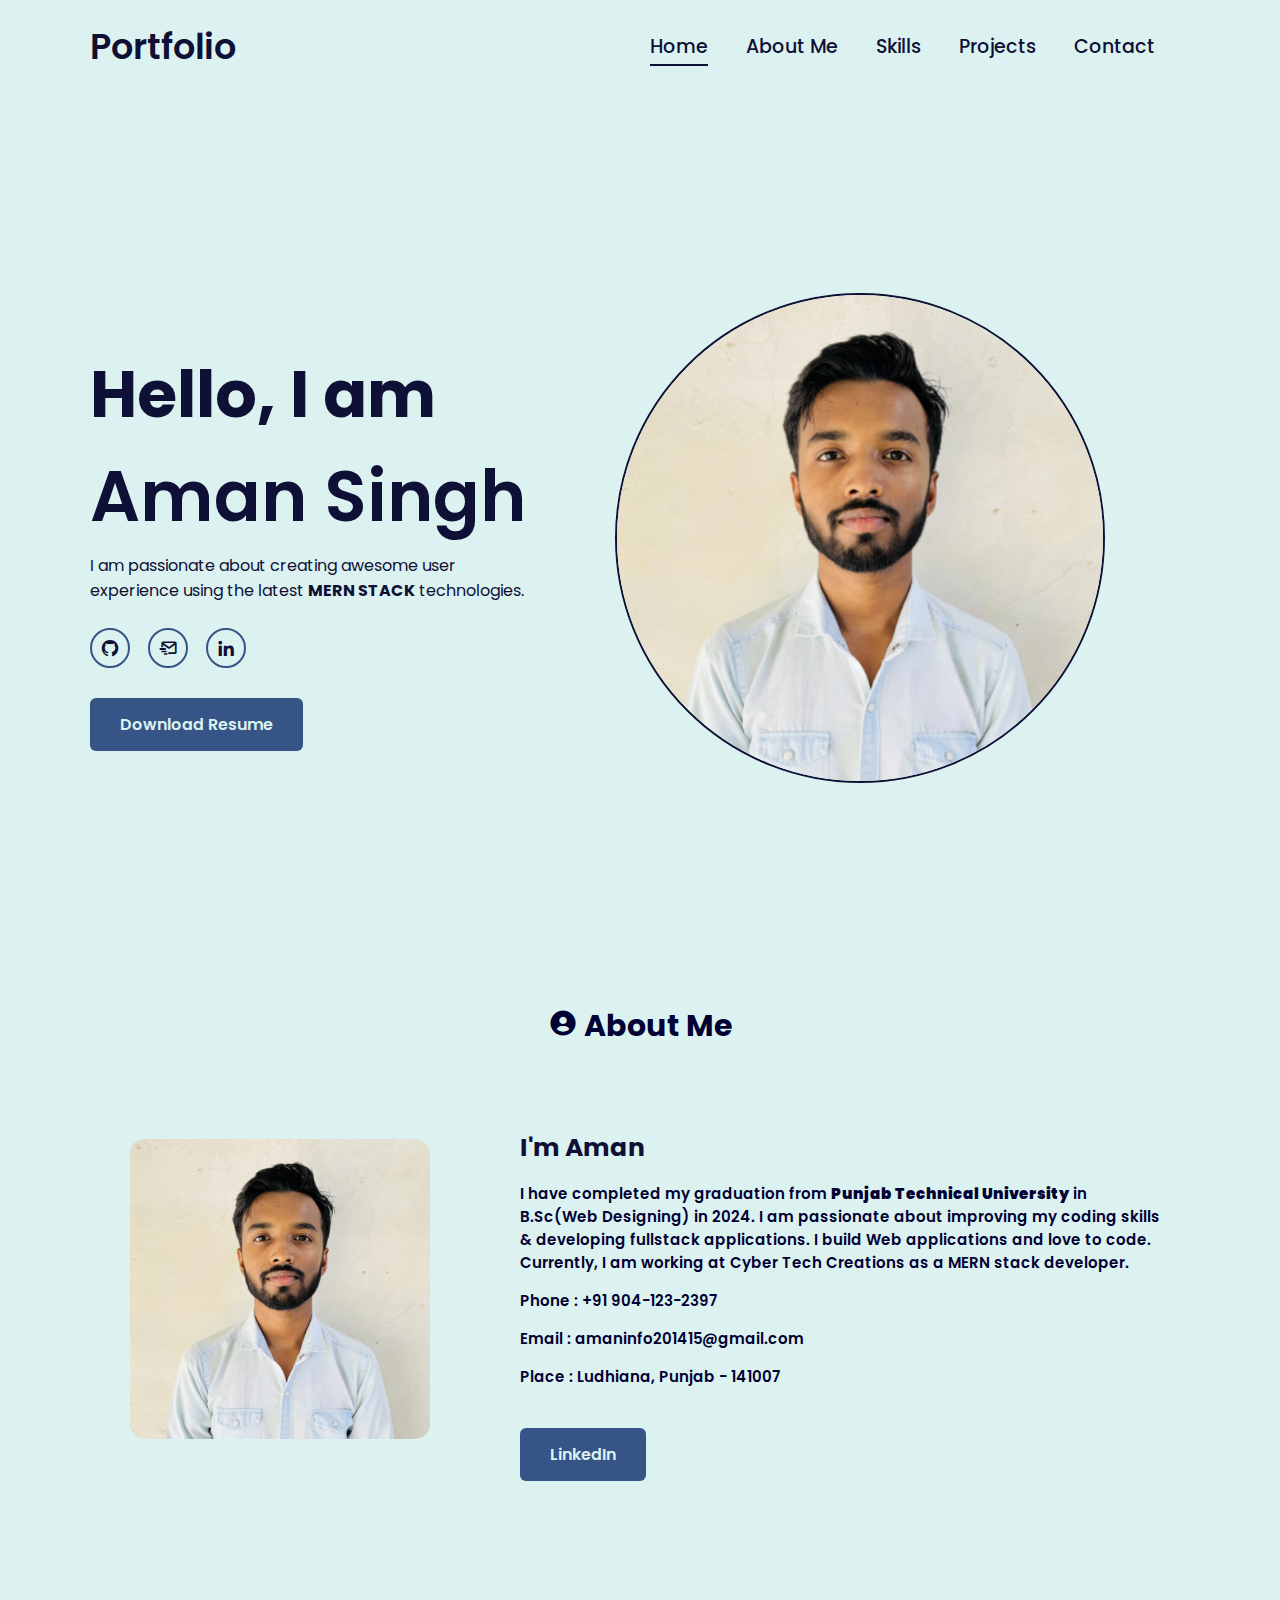
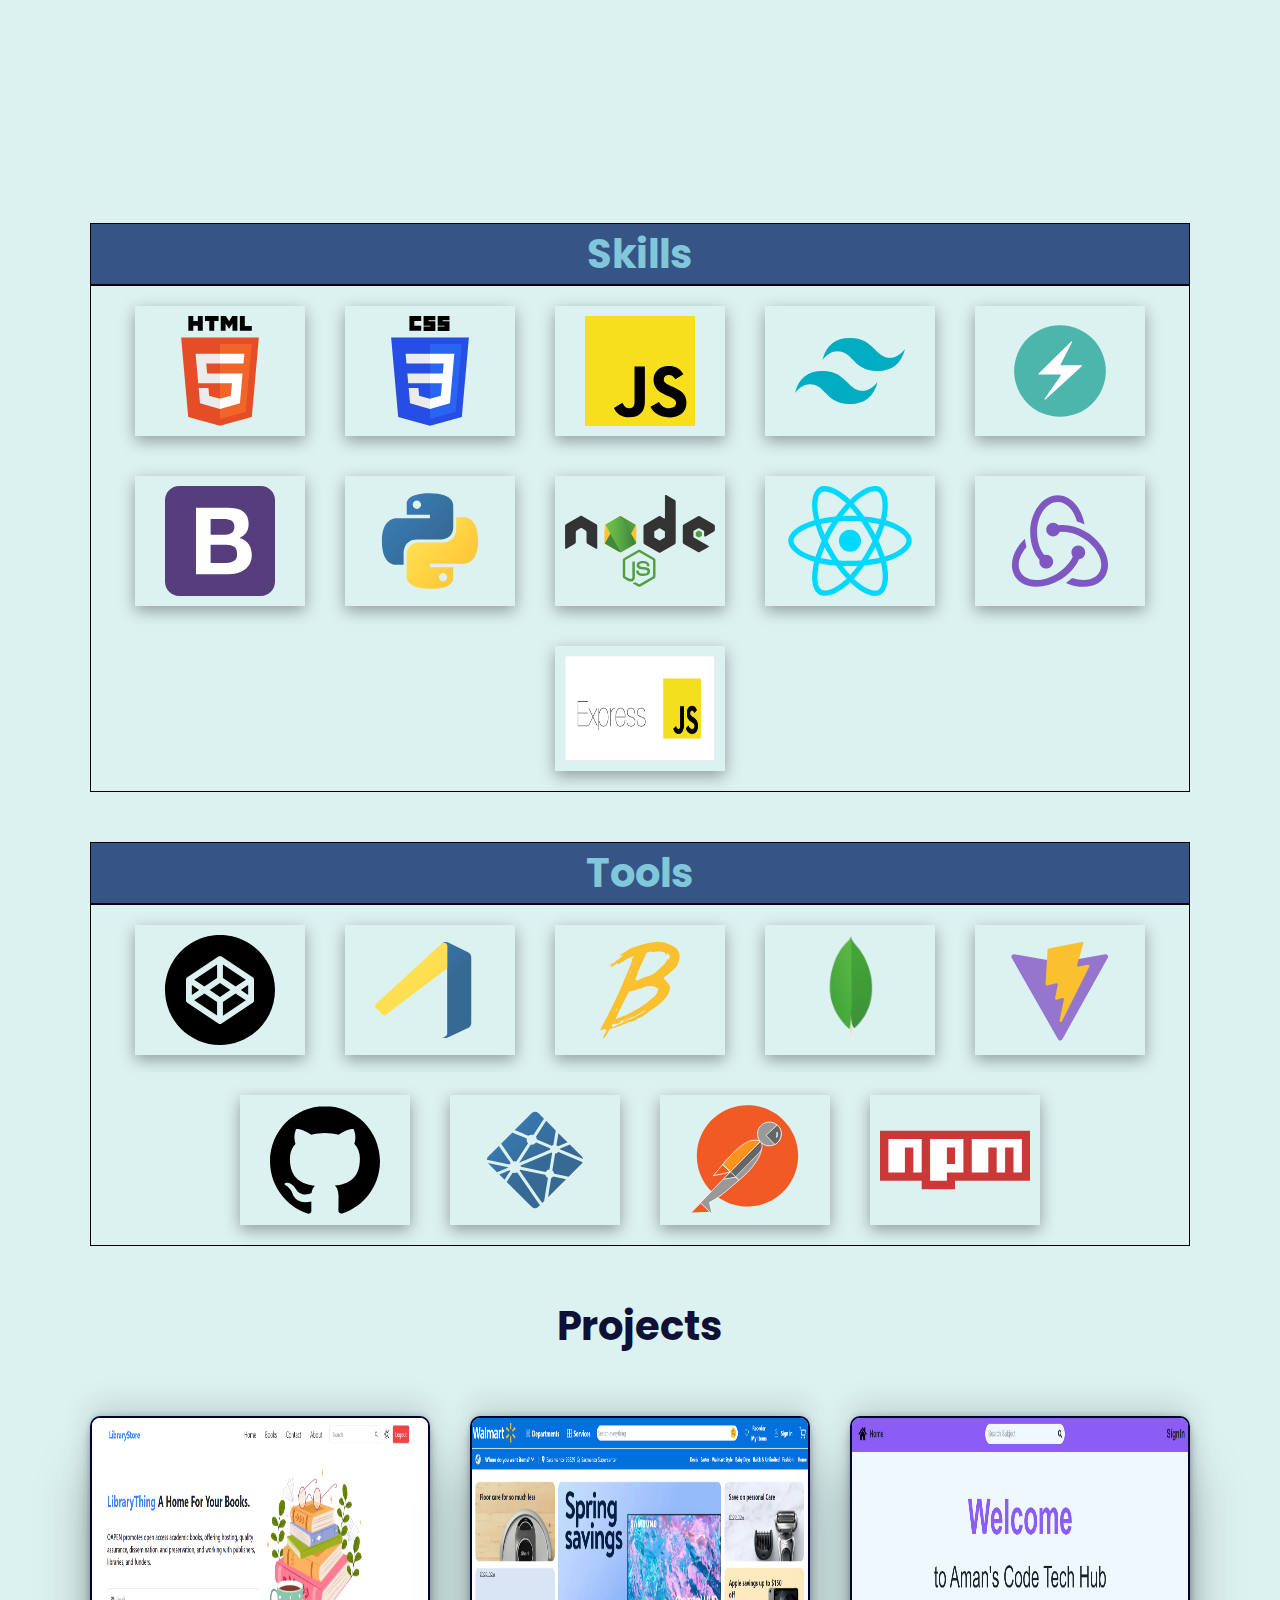
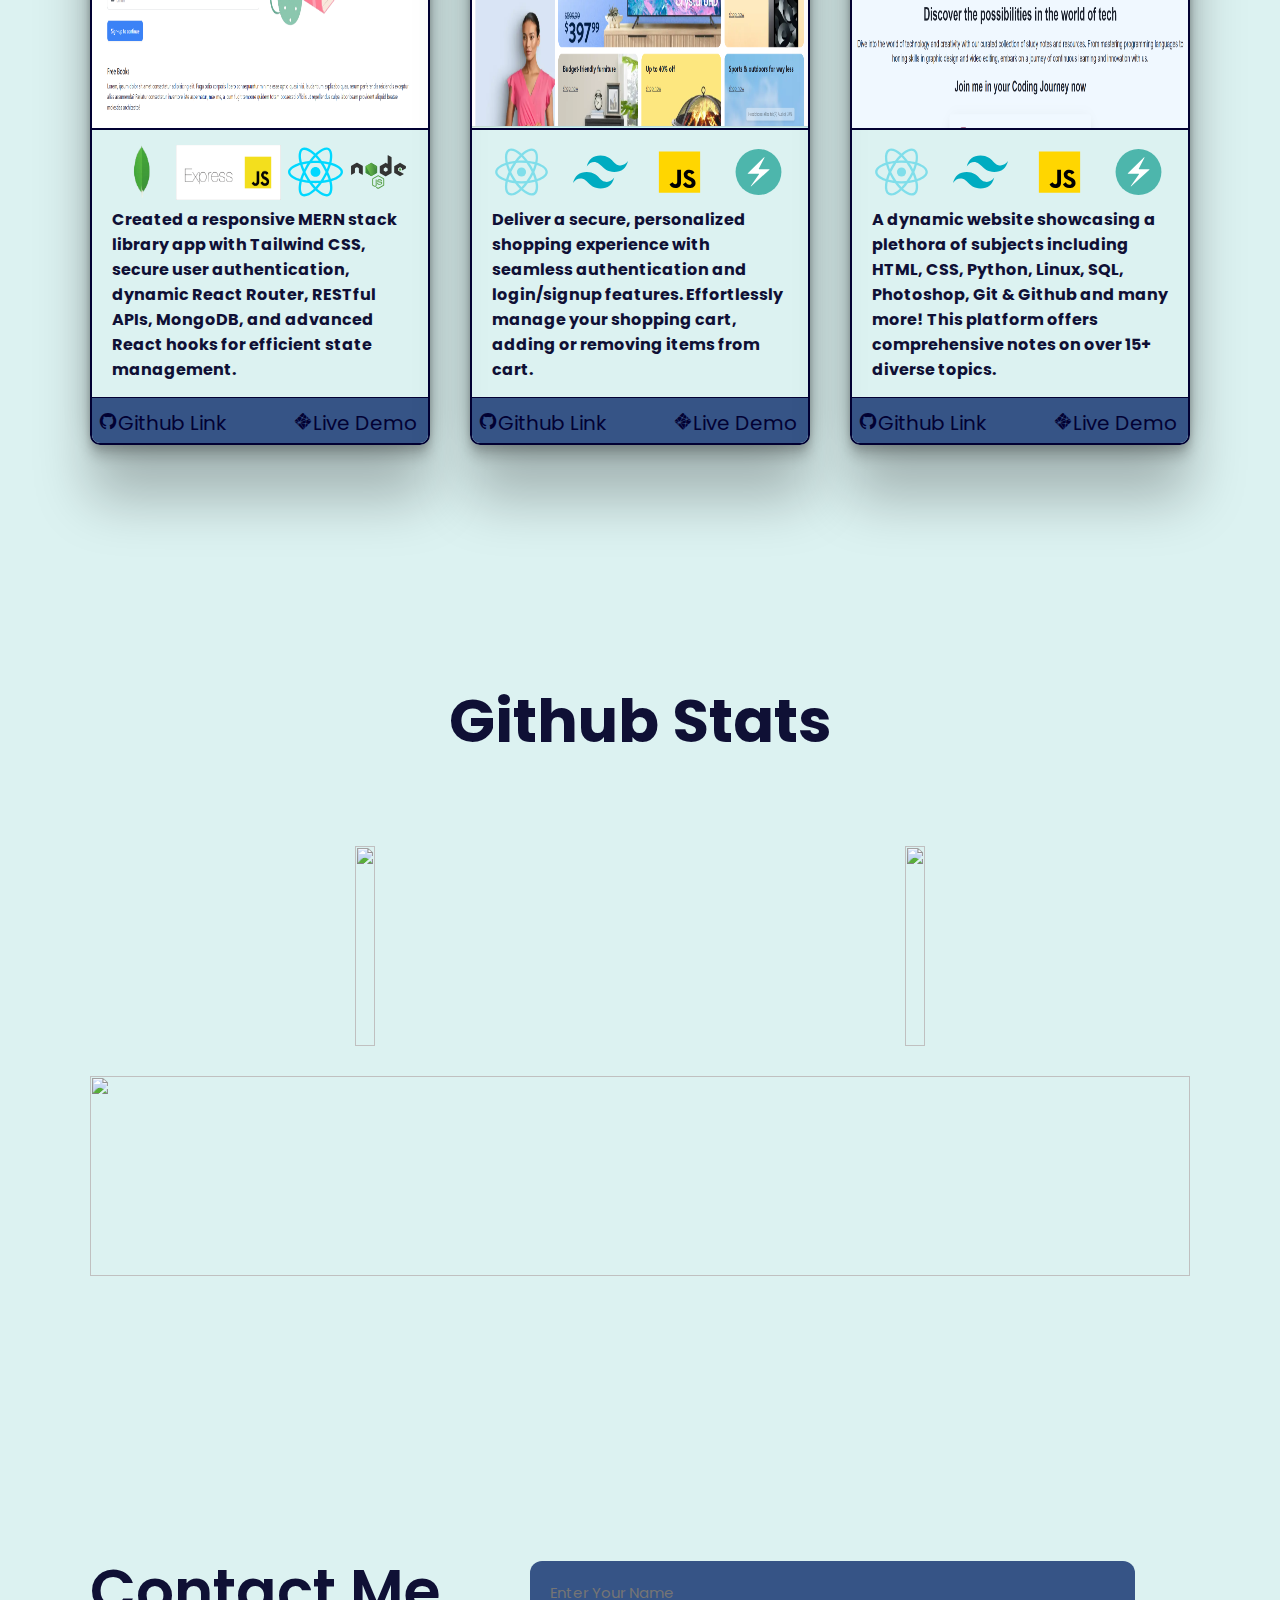
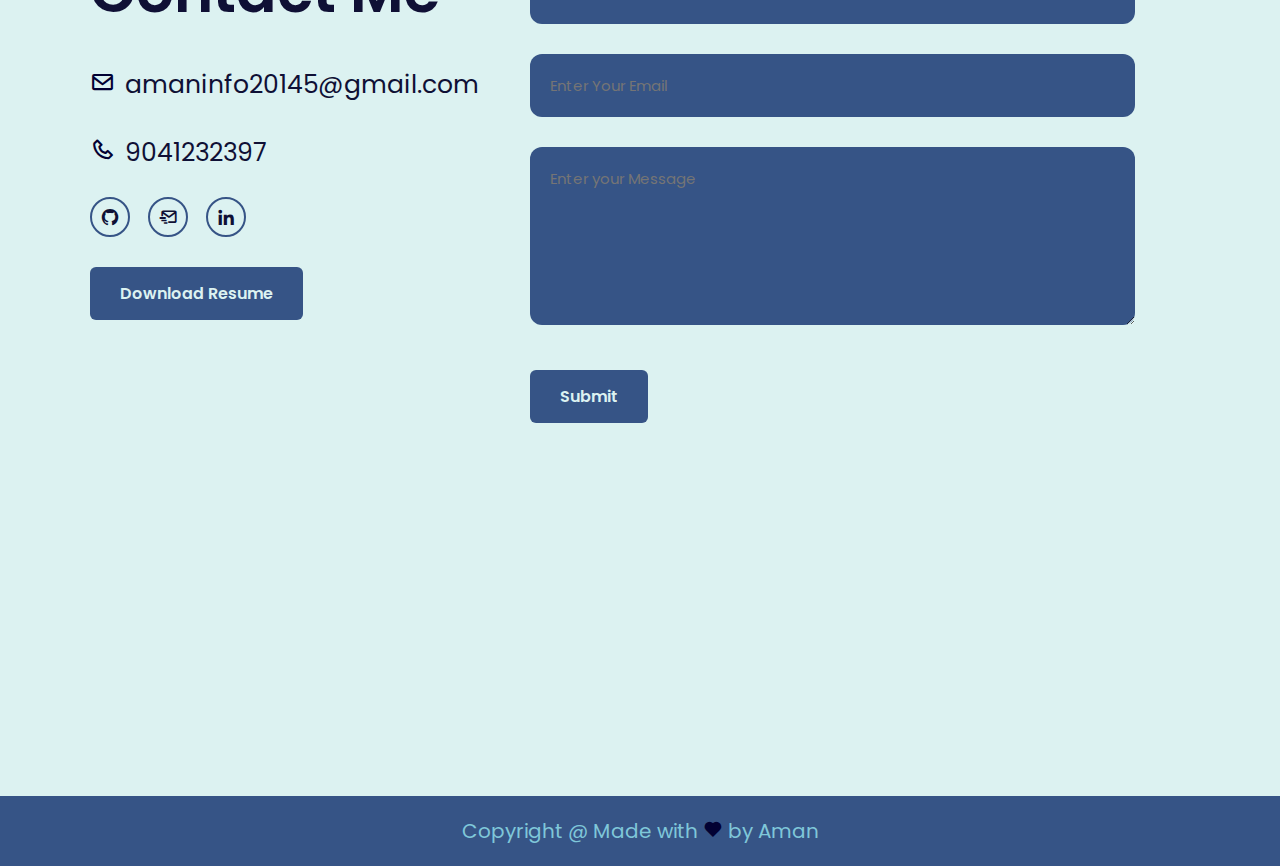
==== index.html @ 84b3fb36 "Portfolio updated" ====
<html lang="en">
<head>
  <meta charset="UTF-8" />
  <meta http-equiv="X-UA-Compatible" content="IE=edge" />
  <meta name="viewport" content="width=device-width, initial-scale=1.0" />
  <title>Aman || Portfolio</title>

  <link href="https://unpkg.com/boxicons@2.1.4/css/boxicons.min.css" rel="stylesheet" />

  <link rel="stylesheet" href="css/style.css" />
  <link rel="stylesheet" href="css/responsive.css" />
</head>

<body>
  <!-- header design -->
  <header class="header">
    <a href="#" class="logo">Portfolio</a>
    <nav class="navbar">
      <a href="#Home" class="active">Home</a>
      <a href="#about">About Me</a>
      <a href="#skillsAndTools">Skills</a>
      <a href="#project">Projects</a>
      <a href="#contact">Contact</a>
    </nav>

    <div class="bx bx-menu" id="menu-icon"></div>
  </header>
  <!-- home section design -->
  <section class="home" id="home">
    <div class="home-content">
      <h3>Hello, I am</h3>
      <h1>Aman Singh</h1>
      <p>I am passionate about creating awesome user experience using the latest <b>MERN STACK</b> technologies.
      </p>
      <div class="social-media">
        
        <a href="https://github.com/aman2282003" target="_blank"><i class="bx bxl-github"></i></a>
        <a href="mailto:amaninfo201415@gmail.com" target="_blank"><i class="bx bx-mail-send"></i></a>
        <a href="https://www.linkedin.com/in/amandeep-singh-50b655216/" target="_blank"><i
            class="bx bxl-linkedin"></i></a>
      </div>
      <a href="./resume/Aman_singh_resume.pdf" class="resumebtn" target="_blank">Download Resume</a>
    </div>
    <div class="pic">
      <img src="images/profile_pic.png" />
    </div>
  </section>

  <!-- about section design -->

  <section class="about" id="about">
    <h2 class="heading"><i class="bx bxs-user-circle"></i> About Me</h2>

    <div class="row">
      <div class="image">
        <img draggable="false" class="tilt" src="./images/profile_pic.png" alt="" />
      </div>
      <div class="content">
<h3>I'm Aman</h3>

<p>
  I have completed my graduation from <b>Punjab Technical University</b> in B.Sc(Web Designing)  in 2024.
  I am passionate about improving my coding skills & developing fullstack applications. 
  I build Web applications and love to code. 
  Currently, I am working at Cyber Tech Creations as a MERN stack developer.
</p>





        <div class="box-container">
          <div class="box">
            <p><span> Phone : </span> +91 904-123-2397</p>
            <p><span> Email : </span> amaninfo201415@gmail.com</p>
            <p><span> Place : </span> Ludhiana, Punjab - 141007</p>
          </div>
        </div>
        <div class="linkdinbtn">
          <a href="https://www.linkedin.com/in/amandeep-singh-50b655216/" target="_blank" class="btn">LinkedIn
          </a>
        </div>
      </div>
    </div>
  </section>

  <!-- skills section design -->
  <section id="skillsAndTools">
    <div class="skills">
      <h1>Skills</h1>
      <div class="s">
        <div>
          <svg height="361" preserveAspectRatio="xMidYMid" viewBox="0 0 256 361" width="256"
            xmlns="http://www.w3.org/2000/svg">
            <path
              d="m255.554813 70.7657143-23.241143 260.3597367-104.469802 28.962461-104.1821537-28.92167-23.21652749-260.4005277z"
              fill="#e44d26" />
            <path d="m128 337.950242 84.416703-23.403605 19.861099-222.4893183h-104.277802z" fill="#f16529" />
            <path
              d="m82.8202198 155.932132h45.1797802v-31.937407h-80.082989l.7644835 8.568264 7.8494945 88.009846h71.469011v-31.936703h-42.2610989z"
              fill="#ebebeb" />
            <path
              d="m90.0177582 236.54189h-32.0597802l4.4743736 50.145758 65.4206594 18.161231.146989-.040791v-33.227956l-.139956.037275-35.5685275-9.60422z"
              fill="#ebebeb" />
            <path
              d="m24.1807473 0h16.229978v16.0351648h14.8465934v-16.0351648h16.2306813v48.5584176h-16.229978v-16.2602198h-14.8465934v16.2602198h-16.2299781v-48.5584176z" />
            <path
              d="m92.8309451 16.1026813h-14.2881759v-16.1026813h44.8140658v16.1026813h-14.294505v32.4557363h-16.2306816v-32.4557363z" />
            <path
              d="m130.469275 0h16.923428l10.410198 17.061978 10.399648-17.061978h16.929759v48.5584176h-16.163165v-24.0682198l-11.166242 17.2652308h-.279209l-11.173978-17.2652308v24.0682198h-15.880439z" />
            <path d="m193.20967 0h16.234901v32.5077802h22.824088v16.0506374h-39.058989z" />
            <g fill="#fff">
              <path
                d="m127.889582 220.572835h39.326945l-3.707076 41.419956-35.619869 9.614066v33.22655l65.472704-18.145759.480351-5.395692 7.504879-84.079824.779253-8.576h-74.237187z" />
              <path
                d="m127.889582 155.854066v.078066h77.143209l.640704-7.17855 1.45512-16.190593.763781-8.568264h-80.002814z" />
            </g>
          </svg>
        </div>
        <div>
          <svg height="361" preserveAspectRatio="xMidYMid" viewBox="0 0 256 361" width="256"
            xmlns="http://www.w3.org/2000/svg">
            <path
              d="m127.843868 360.087912-104.1821537-28.92167-23.21652749-260.4005277h255.10962619l-23.241143 260.3597367z"
              fill="#264de4" />
            <path d="m212.416703 314.546637 19.861099-222.4893183h-104.277802v245.8929233z" fill="#2965f1" />
            <g fill="#ebebeb">
              <path d="m53.6685714 188.636132 2.8624176 31.936703h71.469011v-31.936703z" />
              <path d="m47.917011 123.994725 2.9032088 31.937407h77.1797802v-31.937407z" />
              <path
                d="m128 271.580132-.139956.037275-35.5685275-9.60422-2.2737583-25.471297h-32.0597802l4.4743736 50.145758 65.4206594 18.161231.146989-.040791z" />
            </g>
            <path d="m60.4835165 0h38.6813187v16.1758242h-22.5054945v16.1758242h22.5054945v16.1758241h-38.6813187z" />
            <path
              d="m106.901099 0h38.681319v14.0659341h-22.505495v2.8131868h22.505495v32.3516483h-38.681319v-14.7692307h22.505494v-2.8131869h-22.505494z" />
            <path
              d="m153.318681 0h38.681319v14.0659341h-22.505495v2.8131868h22.505495v32.3516483h-38.681319v-14.7692307h22.505495v-2.8131869h-22.505495z" />
            <path
              d="m202.126769 188.636132 5.765627-64.641407h-80.002814v31.937407h45.00255l-2.906022 32.704h-42.096528v31.936703h39.326945l-3.707076 41.419956-35.619869 9.614066v33.22655l65.472704-18.145759.480351-5.395692 7.504879-84.079824z"
              fill="#fff" />
          </svg>
        </div>
        <div>
          <svg height="256" preserveAspectRatio="xMidYMid" viewBox="0 0 256 256" width="256"
            xmlns="http://www.w3.org/2000/svg">
            <path d="m0 0h256v256h-256z" fill="#f7df1e" />
            <path
              d="m67.311746 213.932292 19.590908-11.856051c3.7794539 6.701105 7.2175746 12.370896 15.464432 12.370896 7.905117 0 12.88899-3.092318 12.88899-15.120254v-81.798096h24.057499v82.13821c0 24.917333-14.605816 36.258946-35.915175 36.258946-19.2451048 0-30.4164571-9.96734-36.0870603-21.995683" />
            <path
              d="m152.380952 211.354413 19.58847-11.341613c5.156572 8.421181 11.858489 14.607035 23.714946 14.607035 9.968153 0 16.324673-4.983873 16.324673-11.857676 0-8.248483-6.529625-11.170134-17.527873-15.980089l-6.012749-2.579505c-17.357206-7.387835-28.871111-16.667225-28.871111-36.257727 0-18.04353 13.7472-31.791543 35.228444-31.791543 15.294172 0 26.292013 5.327645 34.195911 19.247137l-18.731073 12.028343c-4.124444-7.388648-8.591034-10.309486-15.464431-10.309486-7.045689 0-11.513905 4.467809-11.513905 10.309486 0 7.217574 4.468216 10.139631 14.777702 14.607847l6.013968 2.577473c20.449524 8.764546 31.963428 17.699353 31.963428 37.804292 0 21.653537-17.012215 33.509588-39.86692 33.509588-22.339454 0-36.774603-10.653664-43.819073-24.573562" />
          </svg>
        </div>
        <div>
          <svg xmlns="http://www.w3.org/2000/svg"  viewBox="0 0 48 48" width="48px" height="48px"><path fill="#00acc1" d="M24,9.604c-6.4,0-10.4,3.199-12,9.597c2.4-3.199,5.2-4.398,8.4-3.599 c1.826,0.456,3.131,1.781,4.576,3.247C27.328,21.236,30.051,24,36,24c6.4,0,10.4-3.199,12-9.598c-2.4,3.199-5.2,4.399-8.4,3.6 c-1.825-0.456-3.13-1.781-4.575-3.247C32.672,12.367,29.948,9.604,24,9.604L24,9.604z M12,24c-6.4,0-10.4,3.199-12,9.598 c2.4-3.199,5.2-4.399,8.4-3.599c1.825,0.457,3.13,1.781,4.575,3.246c2.353,2.388,5.077,5.152,11.025,5.152 c6.4,0,10.4-3.199,12-9.598c-2.4,3.199-5.2,4.399-8.4,3.599c-1.826-0.456-3.131-1.781-4.576-3.246C20.672,26.764,17.949,24,12,24 L12,24z"/></svg>
        </div>
        <div>
          <svg xmlns="http://www.w3.org/2000/svg"  viewBox="0 0 48 48" width="48px" height="48px"><circle cx="24" cy="24" r="20" fill="#4db6ac"/><path fill="#fff" d="M33.357,21.5h-8.882c-0.187,0-0.308-0.198-0.222-0.365l5.03-9.745	c0.13-0.253-0.195-0.492-0.398-0.293l-14.2,13.974c-0.159,0.157-0.048,0.428,0.175,0.428H24.2c0.202,0,0.32,0.227,0.205,0.393	l-7.126,10.265c-0.17,0.245,0.154,0.528,0.374,0.327l15.873-14.55C33.694,21.78,33.585,21.5,33.357,21.5z"/></svg>
        </div>
        <div>
          <svg height="256" preserveAspectRatio="xMidYMid" viewBox="0 0 256 256" width="256" xmlns="http://www.w3.org/2000/svg"><path d="m0 222.991225c0 18.232249 14.7785318 33.008775 33.0087747 33.008775h189.9824503c18.232249 0 33.008775-14.778532 33.008775-33.008775v-189.9824503c0-18.2322484-14.778532-33.0087747-33.008775-33.0087747h-189.9824503c-18.2322484 0-33.0087747 14.7785318-33.0087747 33.0087747z" fill="#563d7c"/><path d="m106.157563 113.238095v-36.2535012h31.911765c3.039231 0 5.969874.2532655 8.792017.759804 2.822143.5065384 5.318616 1.4110579 7.489495 2.7135854 2.17088 1.3025275 3.907557 3.1115664 5.210084 5.4271709 1.302528 2.3156044 1.953782 5.2824282 1.953782 8.9005602 0 6.5126377-1.953762 11.2161387-5.861345 14.1106447-3.907582 2.894505-8.900529 4.341736-14.978991 4.341736zm-34.082633-62.738095v155h75.112045c6.946813 0 13.712619-.868339 20.297619-2.605042s12.446286-4.414081 17.584033-8.032213c5.137748-3.618132 9.226176-8.285452 12.265407-14.002101 3.03923-5.716648 4.558823-12.482454 4.558823-20.297619 0-9.696594-2.35175-17.981992-7.055322-24.856442-4.703572-6.874451-11.831185-11.686495-21.383053-14.436275 6.946813-3.328681 12.193026-7.598013 15.738795-12.808123 3.54577-5.21011 5.318628-11.7226501 5.318628-19.5378153 0-7.236264-1.193966-13.3146345-3.581933-18.2352941-2.387967-4.9206595-5.752779-8.8643642-10.094538-11.8312325-4.341758-2.9668682-9.55179-5.1015341-15.630252-6.4040616s-12.808086-1.9537815-20.189076-1.9537815zm34.082633 128.515406v-42.549019h37.121849c7.380989 0 13.314637 1.700496 17.80112 5.10154 4.486484 3.401044 6.729692 9.081426 6.729692 17.041317 0 4.052308-.687435 7.380939-2.062325 9.985994s-3.22011 4.667359-5.535714 6.186975c-2.315605 1.519615-4.992982 2.605039-8.032213 3.256302-3.039231.651264-6.223139.976891-9.551821.976891z" fill="#fff"/></svg>
        </div>
        <div>
          <svg viewBox="0 0 32 32" xmlns="http://www.w3.org/2000/svg" xmlns:xlink="http://www.w3.org/1999/xlink">
            <linearGradient id="a" gradientTransform="matrix(189.38 0 0 189.81 25243.061 38519.17)"
              gradientUnits="userSpaceOnUse" x1="-133.268" x2="-133.198" y1="-202.91" y2="-202.84">
              <stop offset="0" stop-color="#387eb8" />
              <stop offset="1" stop-color="#366994" />
            </linearGradient>
            <linearGradient id="b" gradientTransform="matrix(189.38 0 0 189.81 25309.061 38583.42)"
              gradientUnits="userSpaceOnUse" x1="-133.575" x2="-133.495" y1="-203.203" y2="-203.133">
              <stop offset="0" stop-color="#ffe052" />
              <stop offset="1" stop-color="#ffc331" />
            </linearGradient>
            <path
              d="m15.885 2.1c-7.1 0-6.651 3.07-6.651 3.07v3.19h6.752v1h-9.441s-4.545-.56-4.545 6.645 4.013 6.912 4.013 6.912h2.317v-3.361s-.13-4.013 3.9-4.013h6.762s3.772.06 3.772-3.652v-6.091s.572-3.712-6.842-3.712zm-3.732 2.137a1.214 1.214 0 1 1 -1.183 1.244v-.02a1.214 1.214 0 0 1 1.214-1.214z"
              fill="url(#a)" />
            <path
              d="m16.085 29.91c7.1 0 6.651-3.08 6.651-3.08v-3.18h-6.751v-1h9.47s4.545.508 4.545-6.655-4.013-6.912-4.013-6.912h-2.347v3.317s.13 4.013-3.9 4.013h-6.765s-3.775-.057-3.775 3.655v6.132s-.572 3.712 6.842 3.712h.04zm3.732-2.147a1.214 1.214 0 1 1 1.183-1.244v.03a1.214 1.214 0 0 1 -1.214 1.214h.03z"
              fill="url(#b)" />
          </svg>
        </div>
        <div>
          <svg height="314" preserveAspectRatio="xMidYMid" viewBox="0 0 512 314" width="512"
            xmlns="http://www.w3.org/2000/svg" xmlns:xlink="http://www.w3.org/1999/xlink">
            <defs>
              <linearGradient id="a">
                <stop offset="0" stop-color="#41873f" />
                <stop offset=".3288" stop-color="#418b3d" />
                <stop offset=".6352" stop-color="#419637" />
                <stop offset=".9319" stop-color="#3fa92d" />
                <stop offset="1" stop-color="#3fae2a" />
              </linearGradient>
              <linearGradient id="b" x1="68.188441%" x2="27.822694%" xlink:href="#a" y1="17.486831%" y2="89.755142%" />
              <path id="c"
                d="m57.903386 1.84920993c-1.8492099-1.04018058-4.0451467-1.04018058-5.8943567 0l-48.6573363 28.08487587c-1.84920993 1.0401806-2.88939052 3.0049661-2.88939052 5.0853273v56.2853273c0 2.0803612 1.15575621 4.0451467 2.88939052 5.0853273l48.6573363 28.0848763c1.84921 1.04018 4.0451468 1.04018 5.8943567 0l48.657336-28.0848763c1.84921-1.0401806 2.889391-3.0049661 2.889391-5.0853273v-56.2853273c0-2.0803612-1.155756-4.0451467-2.889391-5.0853273z" />
              <linearGradient id="d" x1="43.276547%" x2="159.245277%" y1="55.168777%" y2="-18.306138%">
                <stop offset=".1376" stop-color="#41873f" />
                <stop offset=".4032" stop-color="#54a044" />
                <stop offset=".7136" stop-color="#66b848" />
                <stop offset=".9081" stop-color="#6cc04a" />
              </linearGradient>
              <linearGradient id="e">
                <stop offset=".09191646" stop-color="#6cc04a" />
                <stop offset=".2864" stop-color="#66b848" />
                <stop offset=".5968" stop-color="#54a044" />
                <stop offset=".8624" stop-color="#41873f" />
              </linearGradient>
              <linearGradient id="f" x1="-4413.77%" x2="5327.93%" xlink:href="#e" y1="13.43%" y2="13.43%" />
              <linearGradient id="g" x1="-4.388804%" x2="101.499239%" xlink:href="#e" y1="49.997207%" y2="49.997207%" />
              <linearGradient id="h" x1="-9713.77%" x2="27.93%" xlink:href="#e" y1="36.21%" y2="36.21%" />
              <linearGradient id="i" x1="-103.860714%" x2="100.796849%" xlink:href="#e" y1="50.275421%"
                y2="50.275421%" />
              <linearGradient id="j" x1="130.613025%" x2="4.393277%" xlink:href="#a" y1="-211.06936%"
                y2="201.605387%" />
              <mask id="k" fill="#fff">
                <use fill="#fff" xlink:href="#c" />
              </mask>
            </defs>
            <g fill="none">
              <path
                d="m253.110609 313.094357c-1.733634 0-3.351693-.462303-4.854176-1.271332l-15.371557-9.130474c-2.311513-1.271332-1.155756-1.733635-.462303-1.964786 3.120542-1.04018 3.69842-1.271332 6.934538-3.120542.346726-.231151.809029-.115575 1.155756.115576l11.788713 7.050113c.462303.231151 1.040181.231151 1.386908 0l46.114672-26.697968c.462303-.231152.693454-.693454.693454-1.271332v-53.280361c0-.577879-.231151-1.040181-.693454-1.271332l-46.114672-26.582393c-.462303-.231151-1.040181-.231151-1.386908 0l-46.114673 26.582393c-.462302.231151-.693453.809029-.693453 1.271332v53.280361c0 .462302.231151 1.04018.693453 1.271332l12.597743 7.281264c6.818962 3.467268 11.09526-.577878 11.09526-4.623025v-52.586908c0-.693453.577878-1.386907 1.386907-1.386907h5.894357c.693454 0 1.386907.577878 1.386907 1.386907v52.586908c0 9.130474-4.969751 14.446952-13.637923 14.446952-2.658239 0-4.7386 0-10.632957-2.88939l-12.13544-6.934537c-3.004966-1.733635-4.854176-4.969752-4.854176-8.437021v-53.280361c0-3.467268 1.84921-6.703386 4.854176-8.43702l46.114672-26.697969c2.889391-1.618058 6.818962-1.618058 9.708353 0l46.114672 26.697969c3.004966 1.733634 4.854176 4.969752 4.854176 8.43702v53.280361c0 3.467269-1.84921 6.703386-4.854176 8.437021l-46.114672 26.697968c-1.502484.693454-3.236118 1.040181-4.854177 1.040181zm14.215802-36.637472c-20.225734 0-24.386456-9.24605-24.386456-17.105192 0-.693454.577878-1.386907 1.386907-1.386907h6.009933c.693453 0 1.271331.462302 1.271331 1.155756.924605 6.125508 3.582845 9.130474 15.83386 9.130474 9.708353 0 13.869075-2.195937 13.869075-7.39684 0-3.004966-1.155756-5.200903-16.296163-6.703386-12.597742-1.271332-20.456884-4.045147-20.456884-14.100226 0-9.361625 7.859142-14.909255 21.034763-14.909255 14.793679 0 22.074943 5.085328 22.999548 16.180587 0 .346727-.115576.693454-.346727 1.040181-.231151.231151-.577878.462302-.924605.462302h-6.009932c-.577878 0-1.155756-.462302-1.271332-1.04018-1.386907-6.356659-4.969752-8.437021-14.446952-8.437021-10.632958 0-11.904289 3.69842-11.904289 6.472235 0 3.351693 1.502483 4.391874 15.83386 6.241084 14.215801 1.84921 20.919187 4.507449 20.919187 14.446952-.115576 10.170655-8.43702 15.949436-23.115124 15.949436z"
                fill="#539e43" />
              <path
                d="m110.027991 104.711512c0-2.080361-1.155756-4.045146-3.004966-5.0853269l-49.0040634-28.2004515c-.8090293-.4623024-1.7336343-.6934537-2.6582393-.8090293h-.4623024c-.924605 0-1.84921.3467269-2.6582393.8090293l-49.00406322 28.2004515c-1.84920993 1.0401809-3.00496614 3.0049659-3.00496614 5.0853269l.11557562 75.817608c0 1.04018.57787811 2.080361 1.50248307 2.542663.92460497.577878 2.08036118.577878 2.88939052 0l29.12505645-16.642889c1.8492099-1.040181 3.0049661-3.004966 3.0049661-5.085327v-35.481716c0-2.080361 1.1557562-4.045147 3.0049662-5.085327l12.3665914-7.165689c.924605-.577878 1.9647855-.809029 3.0049661-.809029s2.0803612.231151 2.8893905.809029l12.3665915 7.165689c1.8492099 1.04018 3.0049661 3.004966 3.0049661 5.085327v35.481716c0 2.080361 1.1557562 4.045146 3.0049661 5.085327l29.1250561 16.642889c.924605.577878 2.080362.577878 3.004967 0 .924604-.462302 1.502483-1.502483 1.502483-2.542663z"
                fill="#333" />
              <path
                d="m345.571106.34672686c-.924605-.46230248-2.080361-.46230248-2.88939 0-.924605.57787811-1.502483 1.50248307-1.502483 2.54266366v75.12415348c0 .6934537-.346727 1.3869075-1.040181 1.84921-.693454.3467268-1.386908.3467268-2.080361 0l-12.251016-7.0501129c-1.84921-1.0401806-4.045147-1.0401806-5.894357 0l-49.004063 28.3160269c-1.84921 1.040181-3.004966 3.004966-3.004966 5.085327v56.516479c0 2.080361 1.155756 4.045147 3.004966 5.085327l49.004063 28.316027c1.84921 1.040181 4.045147 1.040181 5.894357 0l49.004063-28.316027c1.84921-1.04018 3.004966-3.004966 3.004966-5.085327v-140.8866817c0-2.1959368-1.155756-4.1607223-3.004966-5.2009029zm-4.507449 143.77607214c0 .577878-.231151 1.040181-.693454 1.271332l-16.758465 9.708352c-.462302.231151-1.04018.231151-1.502483 0l-16.758465-9.708352c-.462302-.231151-.693454-.809029-.693454-1.271332v-19.416704c0-.577878.231152-1.040181.693454-1.271332l16.758465-9.708352c.462303-.231151 1.040181-.231151 1.502483 0l16.758465 9.708352c.462303.231151.693454.809029.693454 1.271332z"
                fill="#333" />
              <g transform="translate(401.047404 70.501129)">
                <path
                  d="m107.600903 53.7426637c1.84921-1.0401806 2.88939-3.0049662 2.88939-5.0853274v-13.7534988c0-2.0803612-1.155756-4.0451468-2.88939-5.0853273l-48.6573364-28.20045151c-1.8492099-1.04018059-4.0451467-1.04018059-5.8943567 0l-49.00406317 28.31602711c-1.84920994 1.0401806-3.00496614 3.0049661-3.00496614 5.0853273v56.5164785c0 2.0803612 1.1557562 4.0451468 3.00496614 5.0853274l48.65733637 27.738149c1.8492099 1.040181 4.0451467 1.040181 5.778781 0l29.4717833-16.411738c.924605-.462303 1.5024831-1.502483 1.5024831-2.542664 0-1.04018-.5778781-2.080361-1.5024831-2.542664l-49.2352144-28.3160266c-.924605-.5778781-1.5024831-1.5024831-1.5024831-2.5426637v-17.6830699c0-1.0401806.5778781-2.0803612 1.5024831-2.5426637l15.3715575-8.7837472c.924605-.5778781 2.0803612-.5778781 3.0049662 0l15.3715575 8.7837472c.924605.5778781 1.5024831 1.5024831 1.5024831 2.5426637v13.8690745c0 1.0401805.5778781 2.0803611 1.5024831 2.5426636.9246049.5778781 2.0803611.5778781 3.0049661 0z"
                  fill="#333" />
                <path
                  d="m55.2451467 51.0844244c.3467269-.2311513.8090294-.2311513 1.1557562 0l9.3616253 5.4320542c.3467269.2311512.5778781.5778781.5778781 1.0401805v10.8641084c0 .4623025-.2311512.8090293-.5778781 1.0401806l-9.3616253 5.4320542c-.3467268.2311512-.8090293.2311512-1.1557562 0l-9.3616253-5.4320542c-.3467268-.2311513-.5778781-.5778781-.5778781-1.0401806v-10.8641084c0-.4623024.2311513-.8090293.5778781-1.0401805z"
                  fill="#539e43" />
              </g>
              <g transform="translate(134.06772 70.501129)">
                <use fill="url(#b)" xlink:href="#c" />
                <g mask="url(#k)">
                  <path
                    d="m51.8934537 1.84920993-48.77291194 28.08487587c-1.84920993 1.0401806-3.12054176 3.0049661-3.12054176 5.0853273v56.2853273c0 1.3869075.5778781 2.6582393 1.50248307 3.6984199l54.78284423-93.84740409c-1.3869074-.23115124-3.0049661-.11557562-4.3918736.69345372z" />
                  <path
                    d="m56.6320542 125.052822c.4623025-.115576.9246049-.346727 1.3869074-.577878l48.7729124-28.0848763c1.84921-1.0401806 3.004966-3.0049661 3.004966-5.0853273v-56.2853273c0-1.5024831-.693454-3.0049661-1.733635-4.0451467z" />
                  <path
                    d="m106.676298 29.9340858-48.8884876-28.08487587c-.4623025-.23115124-1.0401806-.46230248-1.5024831-.5778781l-54.78284423 93.84740407c.46230248.5778781 1.04018059 1.0401806 1.61805869 1.3869074l48.88848754 28.0848757c1.3869075.80903 3.0049662 1.040181 4.5074493.577878l51.4311514-94.078555c-.346727-.4623025-.80903-.8090294-1.271332-1.1557562z"
                    fill="url(#d)" />
                </g>
                <g mask="url(#k)">
                  <g transform="translate(0 -9.24605)">
                    <path
                      d="m109.79684 100.55079v-56.2853272c0-2.0803612-1.271332-4.0451468-3.120542-5.0853274l-48.8884876-28.0848758c-.5778781-.3467269-1.1557562-.5778781-1.8492099-.6934537l53.5115125 91.4203161c.231151-.346727.346727-.809029.346727-1.271332z"
                      fill="none" />
                    <path
                      d="m3.12054176 39.1801354c-1.84920993 1.0401806-3.12054176 3.0049662-3.12054176 5.0853274v56.2853272c0 2.080361 1.38690745 4.045147 3.12054176 5.085327l48.88848754 28.084876c1.1557563.693454 2.4270881.924605 3.8139955.693454l-52.35575618-95.3498872z"
                      fill="none" />
                    <g fill-rule="evenodd">
                      <path d="m50.3909707.80902935-.6934538.34672686h.924605z" fill="url(#f)" />
                      <path
                        d="m106.791874 105.636117c1.386907-.809029 2.427088-2.195936 2.88939-3.698419l-53.6270879-91.5358921c-1.3869075-.2311513-2.8893905-.1155757-4.1607224.6934537l-48.5417607 27.9693002 52.3557562 95.4654632c.6934537-.115576 1.5024831-.346727 2.1959368-.693454z"
                        fill="url(#g)" />
                      <path d="m111.299323 104.711512-.346727-.577878v.80903z" fill="url(#h)" />
                      <path
                        d="m106.791874 105.636117-48.7729124 28.084876c-.6934537.346727-1.3869074.577878-2.1959368.693454l.924605 1.733634 54.0893902-31.320993v-.693454l-1.386907-2.311512c-.231151 1.618059-1.271332 3.004966-2.658239 3.813995z"
                        fill="url(#i)" />
                      <path
                        d="m106.791874 105.636117-48.7729124 28.084876c-.6934537.346727-1.3869074.577878-2.1959368.693454l.924605 1.733634 54.0893902-31.320993v-.693454l-1.386907-2.311512c-.231151 1.618059-1.271332 3.004966-2.658239 3.813995z"
                        fill="url(#j)" />
                    </g>
                  </g>
                </g>
              </g>
            </g>
          </svg>
        </div>
        <div>
          <svg height="228" preserveAspectRatio="xMidYMid" viewBox="0 0 256 228" width="256"
            xmlns="http://www.w3.org/2000/svg">
            <path
              d="m210.483381 73.8236374c-2.655683-.9140871-5.407514-1.7789613-8.240911-2.5969006.465702-1.900627.893126-3.7766474 1.273161-5.6207704 6.238212-30.2810742 2.159451-54.6757186-11.768303-62.70747357-13.354969-7.70138944-35.196001.32854284-57.254392 19.52528477-2.121175 1.8459457-4.248274 3.8003425-6.374459 5.8486085-1.4167-1.3551821-2.831119-2.6647964-4.241893-3.9174513-23.117839-20.52640617-46.2899038-29.17651417-60.2039874-21.12151965-13.3422097 7.72371765-17.293381 30.65700725-11.6780788 59.35460545.5422551 2.7718805 1.1761011 5.6025433 1.8928804 8.4805964-3.2795041.9309471-6.4455448 1.9234107-9.4748826 2.9792133-27.1031859 9.4493647-44.4125156 24.2588525-44.4125156 39.6201647 0 15.865292 18.5815786 31.778428 46.8116526 41.427378 2.2278027.761436 4.5394499 1.481405 6.921727 2.16492-.7732831 3.112727-1.4458617 6.163025-2.0104451 9.138138-5.3541994 28.199544-1.1729114 50.591033 12.1337554 58.265994 13.744572 7.926039 36.8118301-.221003 59.2734951-19.855194 1.775316-1.552035 3.557011-3.197938 5.341896-4.923129 2.313471 2.227802 4.623294 4.336217 6.920816 6.313853 21.756733 18.722383 43.245072 26.282514 56.539435 18.586137 13.730902-7.948824 18.193343-32.002622 12.39987-61.267992-.442462-2.235094-.957376-4.51849-1.535629-6.842439 1.61993-.478918 3.210241-.973326 4.760909-1.487329 29.347849-9.723682 48.442518-25.443157 48.442518-41.520337 0-15.4169044-17.867534-30.3261857-45.516619-39.8443576zm-6.365346 70.9839276c-1.399838.463422-2.836131.911353-4.299764 1.345612-3.23986-10.256823-7.612532-21.163442-12.963542-32.431867 5.106312-11.000033 9.309927-21.7672137 12.459108-31.9575086 2.618773.7577901 5.160537 1.5570469 7.609799 2.4005042 23.689712 8.1552432 38.140127 20.2129004 38.140127 29.5036894 0 9.896384-15.60601 22.743273-40.945728 31.13957zm-10.514281 20.834442c2.561813 12.940759 2.927721 24.64071 1.230782 33.78705-1.524693 8.218583-4.590941 13.698093-8.38217 15.892632-8.067754 4.669773-25.320578-1.400294-43.92722-17.411857-2.133022-1.835466-4.281537-3.79533-6.436887-5.869571 7.21336-7.889128 14.422619-17.060529 21.458721-27.246268 12.375719-1.098179 24.067925-2.893546 34.671062-5.34463.522205 2.106593.986084 4.17263 1.385712 6.192644zm-106.3275674 48.872679c-7.8822932 2.783728-14.1601491 2.863471-17.9550235.675312-8.0750442-4.65747-11.4320133-22.635733-6.8529197-46.751959.5244838-2.761856 1.1487607-5.598897 1.8682739-8.498823 10.4869402 2.318938 22.0934778 3.987625 34.4988161 4.993303 7.0834926 9.967015 14.5009956 19.128391 21.9759136 27.150121-1.633145 1.57664-3.259911 3.07764-4.877562 4.492059-9.932382 8.682006-19.8857245 14.841841-28.6574984 17.939987zm-36.9275725-69.767727c-12.4828036-4.266499-22.7915743-9.811627-29.8577507-15.862556-6.349397-5.437588-9.5550817-10.835988-9.5550817-15.216408 0-9.321775 13.8976794-21.2117433 37.0765787-29.2931669 2.8124357-.980616 5.7565619-1.904728 8.8118733-2.7727918 3.2034061 10.4204114 7.4056553 21.3151817 12.4768798 32.3320737-5.1368419 11.18048-9.3987847 22.248865-12.6336326 32.791396-2.1781339-.626099-4.288372-1.285007-6.3188668-1.978547zm12.3784537-84.2591517c-4.8110332-24.5873955-1.6158291-43.1352541 6.4245837-47.7895344 8.5644409-4.95821666 27.5028138 2.1111493 47.4632705 19.834689 1.275894 1.132812 2.556801 2.3184823 3.841353 3.5451637-7.438008 7.986643-14.787615 17.079213-21.8082236 26.9874439-12.0398868 1.115952-23.5648583 2.9085836-34.1611607 5.3090876-.6661993-2.6798338-1.2563004-5.3127329-1.7598229-7.8868498zm110.4268332 27.2672294c-2.533105-4.3754063-5.133652-8.647374-7.784777-12.8026884 8.168002 1.032563 15.99379 2.4032381 23.342942 4.0805836-2.206387 7.0711887-4.956393 14.4645409-8.19352 22.0438091-2.322127-4.4086708-4.778224-8.8537956-7.364645-13.3217043zm-45.03178-43.8611468c5.04434 5.464929 10.09597 11.566438 15.064668 18.1865069-5.006975-.2364961-10.075921-.3595288-15.186788-.3595288-5.062567 0-10.094147.1202987-15.070136.3526937 4.97371-6.5585527 10.069085-12.6518596 15.192256-18.1796718zm-45.3202226 43.9367891c-2.5303719 4.3877096-4.9409009 8.8086837-7.2265745 13.23786-3.1847235-7.5528392-5.9092136-14.9799114-8.1347379-22.1513491 7.3040395-1.6345118 15.0929189-2.971011 23.2089741-3.98398-2.6884917 4.1935912-5.3104547 8.4970007-7.8476617 12.8965578zm8.0814237 65.35222c-8.38536-.935504-16.2913482-2.203195-23.5935651-3.792596 2.2610672-7.299483 5.0457066-14.88513 8.2978701-22.600646 2.2915975 4.425987 4.7116957 8.848784 7.2575606 13.246063h.0004556c2.5932554 4.479756 5.2799243 8.86792 8.0376788 13.147179zm37.5413689 31.030206c-5.183321-5.592518-10.353427-11.778782-15.402779-18.433027 4.901712.192295 9.899117.290722 14.978089.290722 5.217952 0 10.37621-.117565 15.453359-.343581-4.985103 6.774089-10.018505 12.969922-15.028669 18.485886zm52.198205-57.816696c3.421675 7.798904 6.306108 15.344908 8.596338 22.519991-7.422515 1.693293-15.436498 3.057134-23.880185 4.070559 2.657506-4.211364 5.280835-8.556696 7.858597-13.026427 2.607838-4.522133 5.083984-9.051102 7.42525-13.564123zm-16.89831 8.100562c-4.001751 6.938586-8.110131 13.5623-12.280938 19.81464-7.596585.543165-15.444702.822951-23.443647.822951-7.966593 0-15.71583-.247433-23.177988-.731817-4.338953-6.334359-8.536645-12.977667-12.5128789-19.846081h.0009114c-3.9657532-6.849729-7.6157223-13.757331-10.9230227-20.626198 3.306389-6.884818 6.9467889-13.800165 10.8897582-20.637592l-.0009113.001367c3.9534496-6.8556538 8.1142323-13.4666093 12.4130843-19.7613253 7.613444-.5755193 15.420551-.8758102 23.310591-.8758102h.000456c7.925582 0 15.742713.3025691 23.353878.8831012 4.233235 6.2486926 8.365766 12.8382311 12.334709 19.6947964 4.014056 6.9335749 7.70139 13.8028979 11.03603 20.5400769-3.324615 6.852919-7.003747 13.791507-11.000032 20.721891zm22.560091-122.1240512c8.572644 4.943635 11.906372 24.881307 6.520276 51.0257494-.343581 1.6682319-.730449 3.3674497-1.150584 5.0894514-10.620909-2.4506285-22.154083-4.274246-34.229054-5.407058-7.03428-10.0171377-14.323738-19.1238337-21.640537-27.0079496 1.967156-1.8924245 3.931578-3.6969038 5.887797-5.399767 18.899641-16.4476453 36.563943-22.94149194 44.612102-18.3004262zm-58.284676 78.4351498c12.624974 0 22.859925 10.2344954 22.859925 22.8599254 0 12.624974-10.234951 22.859927-22.859925 22.859927-12.624975 0-22.859926-10.234953-22.859926-22.859927 0-12.62543 10.234951-22.8599254 22.859926-22.8599254z"
              fill="#00d8ff" />
          </svg>
        </div>
        <div>
          <svg xmlns="http://www.w3.org/2000/svg"  viewBox="0 0 48 48" width="48px" height="48px"><path fill="#7e57c2" d="M23,4c-6.617,0-12,7.27-12,16.205c0,4.834,1.582,9.169,4.078,12.136C15.03,32.554,15,32.773,15,33	c0,1.657,1.343,3,3,3s3-1.343,3-3s-1.343-3-3-3c-0.315,0-0.612,0.062-0.897,0.152C15.206,27.731,14,24.175,14,20.205	C14,12.924,18.037,7,23,7c3.837,0,7.111,3.547,8.404,8.518c1.122,0.346,2.237,0.782,3.33,1.308C33.579,9.508,28.759,4,23,4z"/><path fill="#7e57c2" d="M35.507,20.084c-3.947-2.392-8.374-3.442-12.182-2.959C22.775,16.444,21.943,16,21,16	c-1.657,0-3,1.343-3,3s1.343,3,3,3c1.272,0,2.353-0.795,2.789-1.912c3.118-0.379,6.812,0.531,10.163,2.563	c6.403,3.881,9.67,10.569,7.282,14.911c-0.827,1.504-2.286,2.572-4.218,3.09c-2.286,0.611-5.007,0.394-7.727-0.528	c-0.839,0.772-1.749,1.498-2.725,2.168c2.552,1.117,5.196,1.704,7.669,1.704c1.24,0,2.438-0.147,3.559-0.447	c2.741-0.733,4.841-2.304,6.071-4.542C47.016,33.276,43.267,24.787,35.507,20.084z"/><path fill="#7e57c2" d="M35,28.992C35,27.34,33.657,26,32,26s-3,1.34-3,2.992c0,0.669,0.228,1.281,0.6,1.779	c-1.279,2.802-3.744,5.567-7.062,7.578c-3.865,2.344-8.185,3.202-11.555,2.302c-1.932-0.518-3.391-1.586-4.218-3.09	c-1.702-3.094-0.521-7.376,2.61-10.988c-0.323-1.144-0.562-2.34-0.706-3.575c-5.07,4.797-7.109,11.323-4.532,16.009	c1.23,2.238,3.33,3.809,6.071,4.542c1.121,0.3,2.318,0.447,3.559,0.447c3.346,0,7.007-1.068,10.326-3.08	c3.836-2.325,6.683-5.577,8.209-8.962C33.815,31.801,35,30.541,35,28.992z"/></svg>
        </div>
        <div>
          <img height="105" width="150" src = "./Tech-stack/express.png">
        </div>
      </div>
    </div>










    <div class="tools">
      <h1>Tools</h1>
      <div class="t">
        <div>
          <svg role="img" viewBox="0 0 24 24" xmlns="http://www.w3.org/2000/svg">
            <path
              d="M18.144 13.067v-2.134L16.55 12zm1.276 1.194a.628.628 0 0 1-.006.083l-.005.028-.011.053-.01.031a.443.443 0 0 1-.017.047l-.014.03a.78.78 0 0 1-.021.043l-.019.03a.57.57 0 0 1-.08.1l-.026.025a.602.602 0 0 1-.036.03l-.029.022-.01.008-6.782 4.522a.637.637 0 0 1-.708 0L4.864 14.79l-.01-.008a.599.599 0 0 1-.065-.052l-.026-.025-.032-.034-.021-.028a.588.588 0 0 1-.067-.11l-.014-.031a.644.644 0 0 1-.017-.047l-.01-.03c-.004-.018-.008-.036-.01-.054l-.006-.028a.628.628 0 0 1-.006-.083V9.739a.58.58 0 0 1 .006-.083l.005-.027.011-.054.01-.03a.574.574 0 0 1 .12-.217l.031-.034.026-.025a.62.62 0 0 1 .065-.052l.01-.008 6.782-4.521a.638.638 0 0 1 .708 0l6.782 4.521.01.008.03.022.035.03c.01.008.017.016.026.025a.545.545 0 0 1 .08.1l.019.03a.633.633 0 0 1 .021.043l.014.03c.007.016.012.032.017.047l.01.031c.004.018.008.036.01.054l.006.027a.619.619 0 0 1 .006.083zM12 0C5.373 0 0 5.372 0 12c0 6.627 5.373 12 12 12 6.628 0 12-5.372 12-12 0-6.627-5.372-12-12-12m0 10.492L9.745 12 12 13.51 14.255 12zm.638 4.124v2.975l4.996-3.33-2.232-1.493zm-6.272-.356l4.996 3.33v-2.974l-2.764-1.849zm11.268-4.52l-4.996-3.33v2.974l2.764 1.85zm-6.272-.356V6.41L6.366 9.74l2.232 1.493zm-5.506 1.549v2.134L7.45 12z" />
          </svg>
        </div>
        <div>
          <svg fill="none" height="32" viewBox="0 0 32 32" width="32" xmlns="http://www.w3.org/2000/svg"
            xmlns:xlink="http://www.w3.org/1999/xlink">
            <linearGradient id="a" gradientUnits="userSpaceOnUse" x1="23.79" x2="23.79" y1="2" y2="30">
              <stop offset="0" stop-color="#32b5f1" />
              <stop offset="1" stop-color="#2b9fed" />
            </linearGradient>
            <linearGradient id="b" gradientUnits="userSpaceOnUse" x1="21.0018" x2="1.0217" y1="5.53398" y2="22.3051">
              <stop offset="0" stop-color="#0f6fb3" />
              <stop offset=".270551" stop-color="#1279b7" />
              <stop offset=".421376" stop-color="#1176b5" />
              <stop offset=".618197" stop-color="#0e69ac" />
              <stop offset=".855344" stop-color="#0f70af" />
              <stop offset="1" stop-color="#0f6dad" />
            </linearGradient>
            <linearGradient id="c" gradientUnits="userSpaceOnUse" x1="1.15522" x2="21.0791" y1="9.98389" y2="26.4808">
              <stop offset="0" stop-color="#1791d2" />
              <stop offset="1" stop-color="#1173c5" />
            </linearGradient>
            <path
              d="m21.0016 3.11679c0-.87896-.9841-.87897-1.4215-.7691.6123-.48343 1.3304-.36622 1.5855-.21973l5.9134 2.89951c.5634.27628.9208.85113.9208 1.4811v19.07453c0 .6384-.3669 1.2194-.9418 1.4912l-5.5643 2.6311c-.3828.1647-1.2138.5713-1.9136-.0001.8748.1649 1.3486-.4577 1.4215-.8789z"
              fill="url(#a)" />
            <path
              d="m19.6512 2.3319c.4642-.09173 1.3506-.04919 1.3506.78495v6.56569l-17.92821 13.56276c-.31337.2371-.75439.1977-1.0213-.0911l-1.847758-1.9994c-.2894678-.3132-.2692144-.8035.045092-1.0915l19.330576-17.71555z"
              fill="url(#b)" />
            <path
              d="m21.0018 22.3708-17.92821-13.56279c-.31337-.23707-.75439-.19773-1.0213.09109l-1.847758 1.9994c-.2894678.3132-.2692144.8035.045092 1.0916l19.330576 17.7155c.8748.1648 1.3487-.4578 1.4216-.879z"
              fill="url(#c)" />
          </svg>
        </div>
        <div>
          <svg viewBox="0 0 32 32" xmlns="http://www.w3.org/2000/svg">
            <path
              d="m13.016 4.025a26.109 26.109 0 0 1 -2.846 1.795v.18a.762.762 0 0 0 .281-.11c.123 0 .2.037.2.158l.2-.11h.1v.086a10.967 10.967 0 0 1 -2.001 1.556l.11.171h-.1l-.209-.072c0 .062-.086.1-.281.11v.1l.219.243a.781.781 0 0 1 -.289-.063 1.9 1.9 0 0 0 -1.271.942l.11.171a2.611 2.611 0 0 1 .634-.5l.024.267a.851.851 0 0 0 -.281.11l.233.342a6.837 6.837 0 0 1 1.451-1.209c.267.072.4.147.4.243h.2a15.493 15.493 0 0 1 4.25-2.3v.185c-.267.391-.439.586-.535.6a.741.741 0 0 0 .134.353 32.729 32.729 0 0 1 -1.9 4.815 136.039 136.039 0 0 1 -7.364 15.34.725.725 0 0 0 .11.267 2.557 2.557 0 0 0 .942-.353h.11v.185h.185l.206-.142c0 .062.072.086.2.072v.185a1.642 1.642 0 0 1 -.318.843 4.395 4.395 0 0 0 -.647 1.428v.087h.185a11.737 11.737 0 0 0 1.819-2.627 29.214 29.214 0 0 0 5.35-2.017 5.013 5.013 0 0 0 2.822-.966v-.1l-.465.134h-.11v-.1a4.237 4.237 0 0 0 1.872-.61c1.771-1.367 3.1-2.332 4.012-2.908 2.8-2.052 4.117-4.031 3.959-5.911a11.058 11.058 0 0 0 -1.846-2.308c-.024-.267.4-.623 1.257-1.113l2.431-2.14a6.315 6.315 0 0 0 .976-3.37l-.051-.364c-.1-1.086-.88-1.966-2.37-2.637a9.2 9.2 0 0 0 -4.721-.942 28.928 28.928 0 0 0 -7.366 2zm2.14 7.682c.185-1 .391-1.575.623-1.709l2.028-4.548c-.024-.281.4-.5 1.295-.647l.294-.024.024.267c.88-.134 1.418-.209 1.624-.233 1.6-.134 2.442.185 2.517.976h.185l-.037-.465h.2a1.217 1.217 0 0 1 .757.952 1.426 1.426 0 0 1 -.415.952c-.123 0-.2-.072-.209-.267h-.2l-.048.551c-.818 1.222-1.4 1.846-1.771 1.872q-.495.677-.623.7a11.181 11.181 0 0 1 -2.1 1.565 27.388 27.388 0 0 0 -4.216 1.637.7.7 0 0 0 -.391-.062v-.174a2.263 2.263 0 0 1 .476-1.337zm-6.6-3.443v.086a.851.851 0 0 0 -.281.11h-.1v-.172zm5.879-.136.024.267c-.086 0-.209.134-.353.391v-.186a.907.907 0 0 0 .267-.476zm-.9 1.9.037.366h-.1l-.029-.364zm-.233.661c-.024.3-.1.465-.267.476h-.1a.934.934 0 0 0 .158-.465zm-.4.952v.086l-.171.294h-.185v-.081a.243.243 0 0 0 .267-.294h.088zm-.415.856-.048.452h-.1l-.037-.452zm2.14 1.367v.171l-.38.037v-.171zm-1.817 2.617a21.476 21.476 0 0 0 5.19-1.538l.575-.048a3.325 3.325 0 0 1 2.675.685l.037.366c-.439 1.271-.928 2-1.452 2.236l-2.442 1.942a23.881 23.881 0 0 1 -2.942 1.808 21.859 21.859 0 0 1 -5.4 2.48h-.11c.1-.342 1.38-2.98 3.873-7.942zm2.637-1.038v.086l-.391.037v-.086zm-6.083 5.9c-.123.623-.267.942-.391.952v-.086a1.041 1.041 0 0 1 .4-.867zm2.442 3.445a31.3 31.3 0 0 0 5.839-3.055v.171c0 .072-.267.3-.818.709a14.845 14.845 0 0 0 -2.859 1.624c-1.76.61-2.627.99-2.613 1.137a29.423 29.423 0 0 0 -3.079 1.356 1.126 1.126 0 0 1 -.5-.134.8.8 0 0 1 .428-.781 1.554 1.554 0 0 1 .781.123 7.543 7.543 0 0 1 1.514-.489v-.185l-.575.048a8.223 8.223 0 0 1 1.674-.781l.294-.024v.093c-.489.037-.77.2-.832.452a.16.16 0 0 0 .2.158 2.362 2.362 0 0 0 .535-.415zm-3-2.22v.086a.171.171 0 0 1 -.171.209v-.086a.182.182 0 0 1 .153-.207zm4.569 1.246a4.336 4.336 0 0 0 -1.308.575h-.1v-.185a1.854 1.854 0 0 0 1.2-.551.183.183 0 0 1 .209.169zm-4.751 1.331.294-.024v.1a.762.762 0 0 0 -.281.11h-.184a.212.212 0 0 1 .171-.186z"
              fill="#fbc02d" />
          </svg>
        </div>
        <div>
          <img style = "height : 110px; width  : 150px" src="./tools/mongodb.png
          " >
        </div>
        <div>
          <svg xmlns="http://www.w3.org/2000/svg"  viewBox="0 0 48 48" width="48px" height="48px" baseProfile="basic"><path fill="#9575cd" d="M44.86,9.976L25.023,45.448c-0.41,0.732-1.462,0.737-1.878,0.008L2.915,9.979 C2.462,9.185,3.141,8.223,4.041,8.384l19.859,3.55c0.127,0.023,0.256,0.022,0.383-0.001l19.443-3.544 C44.623,8.225,45.305,9.18,44.86,9.976z"/><path fill="#fbc02d" d="M33.574,3.01L19.019,5.862c-0.239,0.047-0.416,0.25-0.431,0.493l-0.895,15.121 c-0.021,0.356,0.306,0.633,0.654,0.552l4.052-0.935c0.379-0.087,0.722,0.246,0.644,0.628l-1.204,5.895 c-0.081,0.397,0.291,0.736,0.679,0.618l2.503-0.76c0.388-0.118,0.761,0.222,0.679,0.62l-1.913,9.26 c-0.12,0.579,0.651,0.895,0.972,0.398l0.215-0.332l11.86-23.669c0.199-0.396-0.144-0.848-0.579-0.764l-4.171,0.805 c-0.392,0.076-0.725-0.289-0.615-0.673l2.722-9.438C34.301,3.299,33.967,2.933,33.574,3.01z"/></svg>
        </div>
        <div>
          <svg height="32" viewBox="0 0 32 32" width="32" xmlns="http://www.w3.org/2000/svg">
            <path
              d="m16 .396c-8.839 0-16 7.167-16 16 0 7.073 4.584 13.068 10.937 15.183.803.151 1.093-.344 1.093-.772 0-.38-.009-1.385-.015-2.719-4.453.964-5.391-2.151-5.391-2.151-.729-1.844-1.781-2.339-1.781-2.339-1.448-.989.115-.968.115-.968 1.604.109 2.448 1.645 2.448 1.645 1.427 2.448 3.744 1.74 4.661 1.328.14-1.031.557-1.74 1.011-2.135-3.552-.401-7.287-1.776-7.287-7.907 0-1.751.62-3.177 1.645-4.297-.177-.401-.719-2.031.141-4.235 0 0 1.339-.427 4.4 1.641 1.281-.355 2.641-.532 4-.541 1.36.009 2.719.187 4 .541 3.043-2.068 4.381-1.641 4.381-1.641.859 2.204.317 3.833.161 4.235 1.015 1.12 1.635 2.547 1.635 4.297 0 6.145-3.74 7.5-7.296 7.891.556.479 1.077 1.464 1.077 2.959 0 2.14-.02 3.864-.02 4.385 0 .416.28.916 1.104.755 6.4-2.093 10.979-8.093 10.979-15.156 0-8.833-7.161-16-16-16z" />
          </svg>
        </div>
        <div>
          <svg viewBox="0 0 32 32" xmlns="http://www.w3.org/2000/svg" xmlns:xlink="http://www.w3.org/1999/xlink">
            <linearGradient id="a" gradientUnits="userSpaceOnUse" x1="16" x2="16" y1="2" y2="30">
              <stop offset="0" stop-color="#21c6b7" />
              <stop offset="1" stop-color="#4c9bbf" />
            </linearGradient>
            <path
              d="m22.292 11.717h-.01a.033.033 0 0 1 -.017-.01.08.08 0 0 1 -.02-.068l.565-3.451 2.651 2.648-2.761 1.164a.069.069 0 0 1 -.024.005h-.006s-.007 0-.014-.011a1.267 1.267 0 0 0 -.364-.277zm3.844-.21 2.834 2.831c.589.588.883.882.991 1.222a1.355 1.355 0 0 1 .039.152l-6.772-2.864h-.011c-.027-.011-.059-.024-.059-.052s.032-.041.059-.052h.008zm3.748 5.114a5.3 5.3 0 0 1 -.914 1.042l-3.194 3.19-4.132-.86h-.022c-.036-.006-.076-.012-.076-.046a1.249 1.249 0 0 0 -.479-.871c-.017-.017-.012-.043-.008-.068v-.01l.778-4.766v-.016c0-.036.011-.079.045-.079a1.265 1.265 0 0 0 .848-.486.064.064 0 0 1 .02-.02.1.1 0 0 1 .075.01zm-4.843 4.966-5.253 5.248.9-5.521v-.008-.02c.007-.018.026-.025.045-.033h.009a1.355 1.355 0 0 0 .508-.377.12.12 0 0 1 .066-.045.074.074 0 0 1 .021 0zm-6.365 6.358-.592.592-6.546-9.451-.008-.01a.063.063 0 0 1 -.019-.044.066.066 0 0 1 .016-.032l.007-.009c.02-.029.037-.058.056-.09l.015-.025a.1.1 0 0 1 .038-.043.08.08 0 0 1 .053 0l7.253 1.494a.127.127 0 0 1 .056.024.059.059 0 0 1 .014.031v.014a1.282 1.282 0 0 0 .749.844c.02.01.011.033 0 .057a.213.213 0 0 0 -.011.033c-.087.553-.871 5.327-1.081 6.615zm-1.237 1.235a2.739 2.739 0 0 1 -.985.752 1.459 1.459 0 0 1 -.882 0c-.341-.108-.635-.4-1.224-.99l-6.574-6.567 1.717-2.661a.105.105 0 0 1 .029-.034.078.078 0 0 1 .067 0 1.736 1.736 0 0 0 .521.077 1.786 1.786 0 0 0 .676-.137.052.052 0 0 1 .055 0 .241.241 0 0 1 .021.024zm-10.3-7.438-1.507-1.507 2.979-1.269a.069.069 0 0 1 .024 0c.025 0 .039.025.053.048l.01.016c.028.043.057.081.085.118l.009.012c.008.012 0 .024-.006.037zm-2.174-2.173-1.908-1.906c-.325-.324-.56-.559-.723-.762l5.8 1.2h.022c.036.006.076.012.076.046s-.043.053-.08.068l-.017.007zm-2.965-3.648a1.5 1.5 0 0 1 .066-.362c.108-.34.4-.634.991-1.222l2.443-2.437c.4.59 3.061 4.426 3.371 4.87l.01.013c.02.027.042.056.02.078a2 2 0 0 0 -.289.385.122.122 0 0 1 -.036.045.041.041 0 0 1 -.031 0zm4.152-4.675 3.283-3.28c.309.135 1.432.609 2.436 1.033.761.321 1.454.614 1.671.707a.08.08 0 0 1 .051.04.073.073 0 0 1 0 .044 1.532 1.532 0 0 0 -.033.315 1.46 1.46 0 0 0 .416 1.02c.022.021 0 .053-.019.081l-.01.015-3.333 5.158a.108.108 0 0 1 -.031.036.081.081 0 0 1 -.063 0 1.656 1.656 0 0 0 -.4-.054 2.2 2.2 0 0 0 -.381.046.044.044 0 0 1 -.039 0 .146.146 0 0 1 -.033-.037zm3.948-3.946 4.251-4.246c.589-.588.883-.882 1.224-.99a1.459 1.459 0 0 1 .882 0c.341.108.635.4 1.224.99l.921.92-3.025 4.681a.127.127 0 0 1 -.03.035.08.08 0 0 1 -.066 0 1.652 1.652 0 0 0 -.459-.065 1.533 1.533 0 0 0 -.945.336c-.02.019-.049.007-.074 0-.395-.175-3.466-1.472-3.903-1.661zm9.143-2.685 2.792 2.789-.672 4.16v.011a.082.082 0 0 1 -.006.028c-.007.015-.021.018-.036.021h-.016a1.329 1.329 0 0 0 -.385.195l-.014.013a.043.043 0 0 1 -.03.018.065.065 0 0 1 -.031-.005l-4.253-1.805h-.009c-.027-.011-.059-.024-.059-.052a1.6 1.6 0 0 0 -.217-.653l-.009-.015c-.021-.034-.043-.069-.026-.1zm-2.876 6.285 3.987 1.687a.092.092 0 0 1 .055.042.072.072 0 0 1 0 .041 1.045 1.045 0 0 0 -.021.192v.112c0 .027-.029.039-.055.05h-.009c-.631.269-8.868 3.777-8.88 3.777a.048.048 0 0 1 -.038-.012c-.022-.021 0-.053.019-.081l.01-.015 3.277-5.067.006-.009c.019-.031.041-.065.076-.065l.033.005a1.4 1.4 0 0 0 .206.02 1.483 1.483 0 0 0 1.236-.655.113.113 0 0 1 .024-.029.078.078 0 0 1 .074.007zm-4.567 6.711 8.977-3.824a.037.037 0 0 1 .025.013 1.372 1.372 0 0 0 .13.112l.02.013c.018.011.037.022.038.041v.018l-.77 4.716v.019c0 .037-.01.079-.045.079a1.262 1.262 0 0 0 -1 .618v.006a.1.1 0 0 1 -.037.042.088.088 0 0 1 -.051 0l-7.159-1.475s-.12-.377-.128-.378z"
              fill="url(#a)" />
          </svg>
        </div>
        <div>
          <svg height="264" preserveAspectRatio="xMidYMid" viewBox="0 0 256 264" width="256"
            xmlns="http://www.w3.org/2000/svg">
            <g fill="none">
              <path d="m45.9853445 256.455035-45.9853445 1.59526 23.5727668-23.967452 22.4144135 22.374027z"
                fill="#f15a24" />
              <path
                d="m254.580742 137.579706c-8.543545 66.613581-69.475503 113.676506-136.07807 105.123783-66.6135802-8.54538-113.6765055-69.475503-105.1329609-136.083576 8.5490519-66.6117454 69.46816-113.68017787 136.0872479-105.12561877 66.609909 8.54170887 113.683849 69.47733867 105.123783 136.08357677"
                fill="#f15a24" />
              <path
                d="m164.981832 87.5318642c7.990986 8.4939796.104637 28.5770008.104637 28.5770008s-7.794562 28.393426-52.421457 65.212909l-8.330599-8.176396 56.651008-57.899312 1.094102-1.477773c1.507145-2.456223 2.755449-26.4016456 2.902309-26.2364288"
                fill="#999" />
              <path
                d="m164.981832 87.5318642c7.990986 8.4939796.104637 28.5770008.104637 28.5770008s-7.794562 28.393426-52.421457 65.212909l-8.330599-8.176396 56.651008-57.899312 1.094102-1.477773c1.507145-2.456223 2.755449-26.4016456 2.902309-26.2364288z"
                stroke="#fff" stroke-linecap="round" stroke-linejoin="round" stroke-width="1.918" />
              <path
                d="m92.099191 161.108415 72.763317-73.7858254c3.693514 4.3855883 4.479212 9.110789 3.407138 15.8424564-.721447 4.662785-8.774848 13.981013-8.774848 13.981013l-55.160385 55.999319"
                fill="#666" />
              <path
                d="m92.099191 161.108415 72.763317-73.7858254c3.693514 4.3855883 4.479212 9.110789 3.407138 15.8424564-.721447 4.662785-8.774848 13.981013-8.774848 13.981013l-55.160385 55.999319"
                stroke="#fff" stroke-linecap="round" stroke-linejoin="round" stroke-width="1.201" />
              <path
                d="m164.981832 87.583265-72.882641 73.526986.1468594-.143188-.0275361.011015-18.0820616-17.817715c37.7079823-46.9050514 62.0884763-55.6505277 62.0884763-55.6505277s15.871828-6.1956303 27.194686-1.3878212c.870142.4662786 1.248305.7342969 1.560381 1.4630866"
                fill="#ff931e" />
              <path
                d="m164.981832 87.583265-72.882641 73.526986.1468594-.143188-.0275361.011015-18.0820616-17.817715c37.7079823-46.9050514 62.0884763-55.6505277 62.0884763-55.6505277s15.871828-6.1956303 27.194686-1.3878212c.870142.4662786 1.248305.7342969 1.560381 1.4630866z"
                stroke="#fff" stroke-linecap="round" stroke-linejoin="round" stroke-width="1.918" />
              <path
                d="m112.665012 181.319938c-17.388151 14.320626-39.6410192 36.815812-69.888545 52.505901l6.7279955 28.762411-28.5164208-28.086858 71.1093136-73.392977"
                fill="#999" />
              <path
                d="m112.665012 181.319938c-17.388151 14.320626-39.6410192 36.815812-69.888545 52.505901l6.7279955 28.762411-28.5164208-28.086858 71.1093136-73.392977"
                stroke="#fff" stroke-linecap="round" stroke-linejoin="round" stroke-width="1.918" />
              <path
                d="m74.6229244 143.400845 17.6653481 17.59559-40.810387 8.839099 22.7540258-26.752272.3928488.317583z"
                fill="#f15a24" />
              <path
                d="m74.6229244 143.400845 17.6653481 17.59559-40.810387 8.839099 22.7540258-26.752272.3928488.317583z"
                stroke="#fff" stroke-linecap="round" stroke-linejoin="round" stroke-width="1.918" />
              <path
                d="m158.024368 66.2464323c-1.73294 15.6405243 9.527503 29.7206678 25.168027 31.4646229 15.627674 1.7366123 29.720668-9.5330097 31.464623-25.1680269 1.738448-15.6350171-9.540352-29.7298465-25.173534-31.4682944-15.64236-1.7274335-29.724339 9.5275025-31.459116 25.1716984"
                fill="#999" />
              <path
                d="m158.024368 66.2464323c-1.73294 15.6405243 9.527503 29.7206678 25.168027 31.4646229 15.627674 1.7366123 29.720668-9.5330097 31.464623-25.1680269 1.738448-15.6350171-9.540352-29.7298465-25.173534-31.4682944-15.64236-1.7274335-29.724339 9.5275025-31.459116 25.1716984z"
                stroke="#fff" stroke-linecap="round" stroke-linejoin="round" stroke-width="1.918" />
              <path
                d="m210.565149 85.1380562c5.25573-7.67891 4.98404-19.1669853 3.928488-22.5704515-1.294198-4.167135-4.190999-10.9446956-9.242962-14.467485l-26.713722 24.6062897s20.530942 22.0582795 21.065143 22.1317091c.222125.0257004 6.16993-2.6985411 10.963053-9.7000623"
                fill="#666" />
              <path
                d="m210.565149 85.1380562c5.25573-7.67891 4.98404-19.1669853 3.928488-22.5704515-1.294198-4.167135-4.190999-10.9446956-9.242962-14.467485l-26.713722 24.6062897s20.530942 22.0582795 21.065143 22.1317091c.222125.0257004 6.16993-2.6985411 10.963053-9.7000623zm-5.38974-19.2752941s2.568204 6.3076106-.690239 11.2145497z"
                stroke="#fff" stroke-linecap="round" stroke-linejoin="round" stroke-width="1.918" />
              <path d="m104.964073 173.156392-29.4820212 5.246552 17.7956858-18.489597" fill="#666" />
              <path
                d="m104.964073 173.156392-29.4820212 5.246552 17.7956858-18.489597m-17.9700814-16.384 37.4803508 35.273788"
                stroke="#fff" stroke-linecap="round" stroke-linejoin="round" stroke-width="1.918" />
            </g>
          </svg>
        </div>
        <div>
          <svg height="100" preserveAspectRatio="xMidYMid" viewBox="0 0 256 100" width="256"
            xmlns="http://www.w3.org/2000/svg">
            <path d="m0 0v85.4980695h71.1660232v14.3320463h56.8339768v-14.3320463h128v-85.4980695z" fill="#cb3837" />
            <g fill="#fff">
              <path
                d="m42.5019305 14.3320463h-28.1698842v14.3320464 42.5019305h28.1698842v-42.5019305h14.3320463v42.5019305h14.3320464v-42.5019305-14.3320464z" />
              <path
                d="m85.4980695 14.3320463v53.8687259 2.965251 14.3320463h28.6640925v-14.3320463h28.169884v-56.8339769zm42.5019305 42.5019305h-13.837838v-28.1698841h13.837838z" />
              <path
                d="m184.833977 14.3320463h-28.169884v14.3320464 42.5019305h28.169884v-42.5019305h14.332046v42.5019305h14.332046v-42.5019305h14.332047v42.5019305h14.332046v-42.5019305-13.3436294-.988417z" />
            </g>
          </svg>
        </div>
      </div>
    </div>
  </section>
  <!-- project section design -->
  <section id="project">
    <h1>Projects</h1>
    <div class="work-list">











      <div class="work">
        <img src="./project-pic/Library.png" />
        <div class="demo">
          <div class="details">
            <div class="link-logo">
              
           
               <img style="width: 55px; height: 55px;" src="./tools/mongodb.png" alt="" />  
                   <img style="width: 105px; height: 55px;" src="./Tech-stack/express.png" alt="" /> 
               <img style="width: 55px" src="./skills/react.svg" alt="" /> 
               <img style="width: 55px" src="./skills/nodejs.svg" alt="" /> 
           
               
            </div>
            <h3>
              Created a responsive MERN stack library app with Tailwind CSS, 
              secure user authentication, dynamic React Router,
               RESTful APIs, MongoDB, and advanced React hooks for efficient state 
               management.
            </h3>
          </div>

          <div class="link">
            <a href="https://github.com/aman2282003/Fullstack_Library" target="_blank"><i class="bx bxl-github"></i>Github
              Link</a>
            <a href="https://fullstack-library-three.vercel.app/" target="_blank"><i class="bx bxl-netlify"></i>Live
              Demo
            </a>
          </div>
        </div>
      </div>
















      <div class="work">
        <img src="./project-pic/Walmart.png" />
        <div class="demo">
          <div class="details">
            <div class="link-logo">
              <img style="width: 55px" src="./Tech-stack/icons8-react-native.svg" alt="" />
              <img style="width: 55px" src="./Tech-stack/icons8-tailwind-css.svg" alt="" />
              <img style="width: 55px" src="./Tech-stack/icons8-javascript.svg" alt="" /> 
              <img style="width: 55px" src="./Tech-stack/icons8-chakra-ui.svg" alt="" /> 
            </div>
            <h3>
              Deliver a secure, personalized shopping experience with seamless authentication and login/signup features.
               Effortlessly manage your shopping cart, adding or removing items from cart.
            </h3>
          </div>
          <div class="link">
            <a href="https://github.com/aman2282003/E-commerce_site" target="_blank"><i class="bx bxl-github"></i>Github
              Link</a>
            <a href="https://walmartsite.vercel.app/" target="_blank"><i class="bx bxl-netlify"></i>Live Demo
            </a>
          </div>
        </div>
      </div>
      <div class="work">
        <img src="./project-pic/Notes.png" />
        <div class="demo">
          <div class="details">
            <div class="link-logo">
              <img style="width: 55px" src="./Tech-stack/icons8-react-native.svg" alt="" />
              <img style="width: 55px" src="./Tech-stack/icons8-tailwind-css.svg" alt="" />
              <img style="width: 55px" src="./Tech-stack/icons8-javascript.svg" alt="" /> 
              <img style="width: 55px" src="./Tech-stack/icons8-chakra-ui.svg" alt="" /> 
            </div>
            <h3>
              A dynamic website showcasing a plethora of subjects including HTML, CSS, Python, Linux, SQL, Photoshop, Git & Github and many more! This platform offers comprehensive notes on over 15+ diverse topics.
            </h3>
          </div>
          <div class="link">
            <a href="https://github.com/aman2282003/TechHub_Project" target="_blank"><i
                class="bx bxl-github"></i>Github Link</a>
            <a href="https://amannoteshub.vercel.app/" target="_blank"><i
                class="bx bxl-netlify"></i>Live Demo
            </a>
          </div>
        </div>
      </div>
    </div>
  </section>


  <section id = "github">
    <h1>Github Stats</h1>
    <div class="row">
      <div class="stats">
        <img src ="https://camo.githubusercontent.com/0040373bf7a5353bbdccd3e2c676ad872f55b55424fb5451c070e40d16afb546/[base64]">
      </div>
      <div class="languages">
        <img src ="https://camo.githubusercontent.com/d29e60bc6b8e122c6780f315c59ac24917a8a7c9e259f9595f459992e857b805/68747470733a2f2f6769746875622d726561646d652d73746174732e76657263656c2e6170702f6170693f757365726e616d653d616d616e323238323030332673686f775f69636f6e733d74727565266c6f63616c653d656e">
      </div>
      <img src ="https://camo.githubusercontent.com/fc79403731f70217153f0583978c97e677f61a289055c54d04c5cb9a7555d435/68747470733a2f2f6769746875622d726561646d652d73747265616b2d73746174732e6865726f6b756170702e636f6d2f3f757365723d616d616e3232383230303326">
    </div>

  </section>
  <!-- contact section design -->
  <section id="contact">
    <div class="container">
      <div class="row">
        <div class="contact-left">
          <h1>Contact Me</h1>
          <p><i class='bx bx-envelope'></i></i>amaninfo20145@gmail.com</p>
          <p><i class='bx bx-phone' ></i>9041232397</p>
          <div class="socialmedia-icons">
            <a href="https://github.com/aman2282003" target="_blank"><i class="bx bxl-github"></i></a>
            <a href="mailto:amaninfo201415@gmail.com" target="_blank"><i class="bx bx-mail-send"></i></a>
            <a href="https://www.linkedin.com/in/amandeep-singh-50b655216/" target="_blank"><i
                class="bx bxl-linkedin"></i></a>
          </div>
          <a href="./resume/Aman_singh_resume.pdf" class="resumebtn" target="_blank">Download Resume</a>
        </div>
        <div class="contact-right">
          <form name ="submit-to-google-sheet">
            <input type="text" name ="name" placeholder="Enter Your Name" required>
            <input type="email" name ="email" placeholder="Enter Your Email" required>
            <textarea name="mesagge" rows="6" placeholder="Enter your Message"></textarea>
            <button type="submit" class="btn btn2">Submit</button>
          </form>
          <span id = "msg"></span>
        </div>
      </div>
    </div>
  </section>

  <!-- footer design -->
  <div class="copyright">
    <p>Copyright @ Made with <i class='bx bxs-heart' ></i> by <a href ="https://www.linkedin.com/in/amandeep-singh-50b655216/" target="_blank">Aman</a></p>
  </div>
  <script src="js/script.js"></script>
</body>

</html>
---- css/style.css ----
@import url('https://fonts.googleapis.com/css2?family=Poppins:wght@300;400;500;600;700;800;900&display=swap');

* {
    margin: 0;
    padding: 0;
    box-sizing: border-box;
    text-decoration: none;
    border: none;
    outline: none;
    scroll-behavior: smooth;
    font-family: 'Poppins', sans-serif;
}

html {
    font-size: 62.5%;
    overflow-x: hidden;
}

body {
    background-color: #DCF2F1;
    color: #0F1035;
}

.header {
    position: sticky;
    top: 0;
    left: 0;
    width: 100%;
    padding: 2rem 7%;
    background: #DCF2F1;
    display: flex;
    align-items: center;
    z-index: 100;
}

.logo {
    font-size: 3.5rem;
    color: #0F1035;
    font-weight: 600;
    margin-right: auto;
}

.navbar a {
    position: relative;
    font-size: 1.9rem;
    color: #0F1035;
    font-weight: 500;
    margin-right: 3.5rem;
}

.navbar a.active::before {
    content: '';
    position: absolute;
    left: 0;
    bottom: -6px;
    width: 100%;
    height: .2rem;
    background: #0F1035;
}

#menu-icon {
    font-size: 3.6rem;
    color: #0F1035;
    display: none;
}

section {
    min-height: 100vh;
    padding: 1rem 7% 2rem;
}
.home {
    display: flex;
    align-items: center;
    flex-wrap: wrap-reverse;
}

.home .home-content {
    max-width: 44rem;
}

.home-content h3 {
    font-size: 6.5rem;
    font-weight: 700;
    margin-top: 2rem;
}

.home-content h1 {
    font-size: 7rem;
    font-weight: 600;
    margin-bottom: .3rem;
}

.home-content p {
    font-size: 1.6rem;
}

.home-content .social-media a {
    display: inline-flex;
    justify-content: center;
    align-items: center;
    width: 4rem;
    height: 4rem;
    background: transparent;
    border: .2rem solid #365486;
    border-radius: 50%;
    font-size: 2rem;
    color: rgb(15, 16, 53);
    margin: 2.5rem 1.5rem 3rem 0;
    transition: transform 0.5s;
}

.home-content .social-media a:hover {
    background: rgb(15, 16, 53);
    color: #7FC7D9;
    transform: translateY(-5px);
}

.resumebtn {
    display: inline-block;
    padding: 1.2rem 2.8rem;
    background-color: #365486;
    border-radius: 0.6rem;
    font-size: 1.6rem;
    color: #DCF2F1;
    font-weight: 600;
    border: 0.2rem solid transparent;
    transition: 0.5 ease;
}

.resumebtn:hover {
    background: transparent;
    color: #7FC7D9;
    border: 1px solid rgb(15, 16, 53);
}

.pic {
    height: 490px;
    width: 490px;
    margin: auto;
    border-radius: 50%;
    overflow: hidden;
    border: 2px solid #0F1035;
}

.pic img {
    width: 100%;
    height: 100%;
    display: block;
}

/* --------------------about--------------------- */
.about {
    color: #020133;
}

.about h2 {
    text-align: center;
    font-size: 3rem;
}

.about .row {
    display: flex;
    flex-direction: row;
    gap: 2rem;
    flex-wrap: wrap;
    /* padding-bottom: 4rem; */
}

.about .row .image {
    text-align: center;
}

.about .row .image img {
    margin: 4rem;
    width: 30rem;
    height: auto;
    border-radius: 5%;
    transition: 0.5s;
    cursor: pointer;
}

.about .row .content {
    flex: 1 1 45rem;
    padding: 3rem;
}

.about .row .content h3 {
    color: rgb(15, 16, 53);
    font-size: 2.5rem;
}

.about .row .content .tag {
    font-size: 1.4rem;
    color: #020133;
    font-weight: 600;
    margin-top: 1rem;
}

.about .row .content p {
    font-size: 1.5rem;
    margin-top: 1.5rem;
    font-weight: 600;
}

.about .row .content .box-container {
    display: flex;
    flex-wrap: wrap;
    gap: 1.5rem;
    font-weight: 600;
}

.about .row .content .box-container .box p span {
    color: #020133;
}

.linkdinbtn {
    margin-top: 4rem;
}

.linkdinbtn .btn {
    display: inline-block;
    padding: 1.2rem 2.8rem;
    background-color: #365486;
    border-radius: 0.6rem;
    font-size: 1.6rem;
    color: #DCF2F1;
    font-weight: 600;
    border: 0.2rem solid transparent;
    transition: 0.5 ease;
}

.linkdinbtn .btn:hover {
    background: transparent;
    color: #7FC7D9;
    border: 1px solid rgb(15, 16, 53);
}





#skillsAndTools {
    background-color: #DCF2F1;
    text-align: center;
    margin-top: -8rem;
}

#skillsAndTools .skills {
    border: 1px solid black;
    background-color: #365486;
    width: 100%;
    margin-bottom: 5rem;
}

#skillsAndTools .tools {
    border: 1px solid black;
    background-color: #365486;
    width: 100%;
    margin-bottom: 5rem;
}

#skillsAndTools h1 {
    font-size: 4rem;
    color: #7FC7D9;
}

#skillsAndTools .skills .s {
    border-top: 2px solid black;
    display: flex;
    background-color: #DCF2F1;
    justify-content: center;
    align-items: center;
    flex-wrap: wrap;
}

#skillsAndTools .tools .t {
    border-top: 2px solid black;
    display: flex;
    background-color: #DCF2F1;
    justify-content: center;
    align-items: center;
    flex-wrap: wrap;
}

#skillsAndTools .skills .s div {
    box-shadow: rgba(0, 0, 0, 0.35) 0px 5px 15px;
    padding: 1rem;
    margin: 2rem;
    transition: transform 0.5s;
}

#skillsAndTools .tools .t div {
    box-shadow: rgba(0, 0, 0, 0.35) 0px 5px 15px;
    padding: 1rem;
    margin: 2rem;
    transition: transform 0.5s;
}

svg {
    height: 110px;
    width: 150px;
}
.t > div> img{
    height: 110px;
    width: 150px;
}


#skillsAndTools .tools .t div:hover {
    transform: scale(1.1);
}

#skillsAndTools .skills .s div:hover {
    transform: scale(1.1);
}


/* ---------------project------------------ */
#project {
    margin-top: -3rem;
}

#project h1 {
    font-size: 4rem;
    text-align: center;
}

.work-list {
    display: grid;
    grid-template-columns: repeat(auto-fit, minmax(250px, 1fr));
    grid-gap: 4rem;
    margin-top: 6rem;
}

.work {
    border-radius: 10px;
    position: relative;
    overflow: hidden;
    border: 2px solid #020133;
    box-shadow: rgba(0, 0, 0, 0.25) 0px 54px 55px, rgba(0, 0, 0, 0.12) 0px -12px 30px, rgba(0, 0, 0, 0.12) 0px 4px 6px, rgba(0, 0, 0, 0.17) 0px 12px 13px, rgba(0, 0, 0, 0.09) 0px -3px 5px;
}

.work img {
    width: 100%;
    display: block;
    height: 310px;

}

#project .work-list .details {
    padding: 1.5rem 2rem;
    border-top: 2px solid #020133;
}

#project .work-list .demo h3 {
    font-size: 1.6rem;
}

#project .work-list .link {
    display: flex;
    justify-content: space-between;
    padding: 1rem .5rem .5rem 0;
    border-top: 1px solid #020133;
    background-color: #365486;
}

#project .work-list .link a {
    font-size: 2rem;
    margin: 0 .6rem;
    color: #020133;
}


  .link a {
    display: inline-block;
    margin-right: 10px;
    color: #007bff; 
  }
  

.details h3{
    margin: 10px 0 0 0;
}
  



  .link-logo {
    display: flex;
    justify-content: space-between;
    align-items: center;
    margin: 2px;
    height : 50px
  }



/* -----------------github css-------------- */


#github h1 {
    font-size: 6rem;
    text-align: center;
    margin-top: 8rem;
}

#github .row {
    display: flex;
    justify-content: space-around;
    flex-wrap: wrap;
}

#github .row img {
    height: 20rem;
    width: 100%;
    transition: transform 0.5s;
    margin-top: 3rem;
}


#github .row img:hover {
    transform: scale(1.1);
}


/* ----------------------contact page css ---------------------- */

.row {
    display: flex;
    margin-top: 5rem;
    flex-wrap: wrap;
}

.contact-left {
    flex-basis: 40%;
}

#contact .container .contact-left h1 {
    font-size: 60px;
    font-weight: 600;
}

.contact-right {
    flex-basis: 55%;
}

.contact-left p {
    margin-top: 3rem;
    font-size: 2.5rem;
}

.contact-left p i {
    color: #020133;
    margin-right: 1rem;
}

.contact-left .socialmedia-icons a {
    display: inline-flex;
    justify-content: center;
    align-items: center;
    width: 4rem;
    height: 4rem;
    background: transparent;
    border: .2rem solid #365486;
    border-radius: 50%;
    font-size: 2rem;
    color: rgb(15, 16, 53);
    margin: 2.5rem 1.5rem 3rem 0;
    transition: transform 0.5s;
}

.contact-left .socialmedia-icons a:hover {
    background: rgb(15, 16, 53);
    color: #7FC7D9;
    transform: translateY(-5px);
}

.contact-left .resumebtn {
    display: inline-block;
    padding: 1.2rem 2.8rem;
    background-color: #365486;
    border-radius: 0.6rem;
    font-size: 1.6rem;
    color: #DCF2F1;
    font-weight: 600;
    border: 0.2rem solid transparent;
    transition: 0.5 ease;
}

.contact-left .resumebtn:hover {
    background: transparent;
    color: #7FC7D9;
    border: 1px solid rgb(15, 16, 53);
}

.contact-right .btn {
    display: inline-block;
    padding: 1.2rem 2.8rem;
    background-color: #365486;
    border-radius: 0.6rem;
    font-size: 1.6rem;
    color: #DCF2F1;
    font-weight: 600;
    border: 0.2rem solid transparent;
    transition: 0.5 ease;
    margin-top: 3rem;
}

.contact-right .btn:hover {
    background: transparent;
    color: #7FC7D9;
    border: 1px solid rgb(15, 16, 53);
}

.contact-right form {
    width: 100%;
}

form input,
form textarea {
    width: 100%;
    background-color: #365486;
    padding: 2rem;
    margin: 1.5rem 0;
    font-size: 1.5rem;
    border-radius: 1.2rem;
}

.copyright {
    width: 100%;
    text-align: center;
    padding: 2rem;
    background-color: #365486;
    font-weight: 400;
    margin-top: -6rem;
}

.copyright p {
    font-size: 2rem;
    color: #7FC7D9;
}

.copyright i {
    color: #020133;
}

.copyright a {
    color: #7FC7D9;
}

#contact #msg {
    color: #020133;
    display: block;
    font-size: 3rem;
    margin-top: 3rem;
}
---- css/responsive.css ----
/* media query */
@media (max-width:1500px){
        /* ------contact and fotter css responsive: ----- */

        .copyright{
            margin-top: 1rem;
        }
}
@media (max-width:1024px){
    .home .pic{
        width: 50%;
        height: 50%;
    }
    .home {
        padding: 2rem 3% 5rem;
        justify-content: center;
        text-align: center;
    }
    .home-content h3{
        margin-top: 5rem;
    }
    .contact-left p{
        font-size: 2.3rem;
    }
    .contact-left, .contact-right{
        flex-basis: 100%;

    }
}


@media (max-width:991px){
    html {
        font-size: 55%;
    }
    .home .home-content{
        max-width: 50rem;
    }
    .header{
        padding: 2rem 3%;
    }
    section{
        padding: 10rem 3%  2rem;
    }


}


@media (max-width:768px){
    #menu-icon{
        display: block;
    }
    .navbar{
        position: absolute;
        top: 100%;
        left: 0;
        width: 100%;
        padding: 1rem 3%;
        background: #365486;
        border-top: #0F1035;
        display: none;
    }
    .navbar.active{
        display: block;
    }
    .navbar a{
        display: block;
        font-size: 2rem;
        margin: 3rem 0;
        color: #DCF2F1;
    }
    .navbar a.active{
        color: #0F1035;
    }
    .navbar a::before{
        display: none;
    }
    .home-content h3 {
        font-size : 2.6rem
    }
    .home-content h1{
        font-size: 5rem;
    }
    .home-content .social-media a{
        margin: 2.5rem .75rem 3rem;
    }

}


@media (max-width : 450px){
    html{
        font-size: 50%;
    }
    .home{
        padding:  0 3% 5rem;
    }
}


  /* about media queries starts*/
  @media (max-width: 600px) {
    .about .row .image {
      margin-top: 2rem;
    }
    .about .row .image img {
      margin: 0 auto;
      width: 80%;
    }
    .about .row {
      padding: 0.5rem;
      margin-bottom: 7rem;
    }
    .about .row .content {
      padding: 1rem;
    }
}
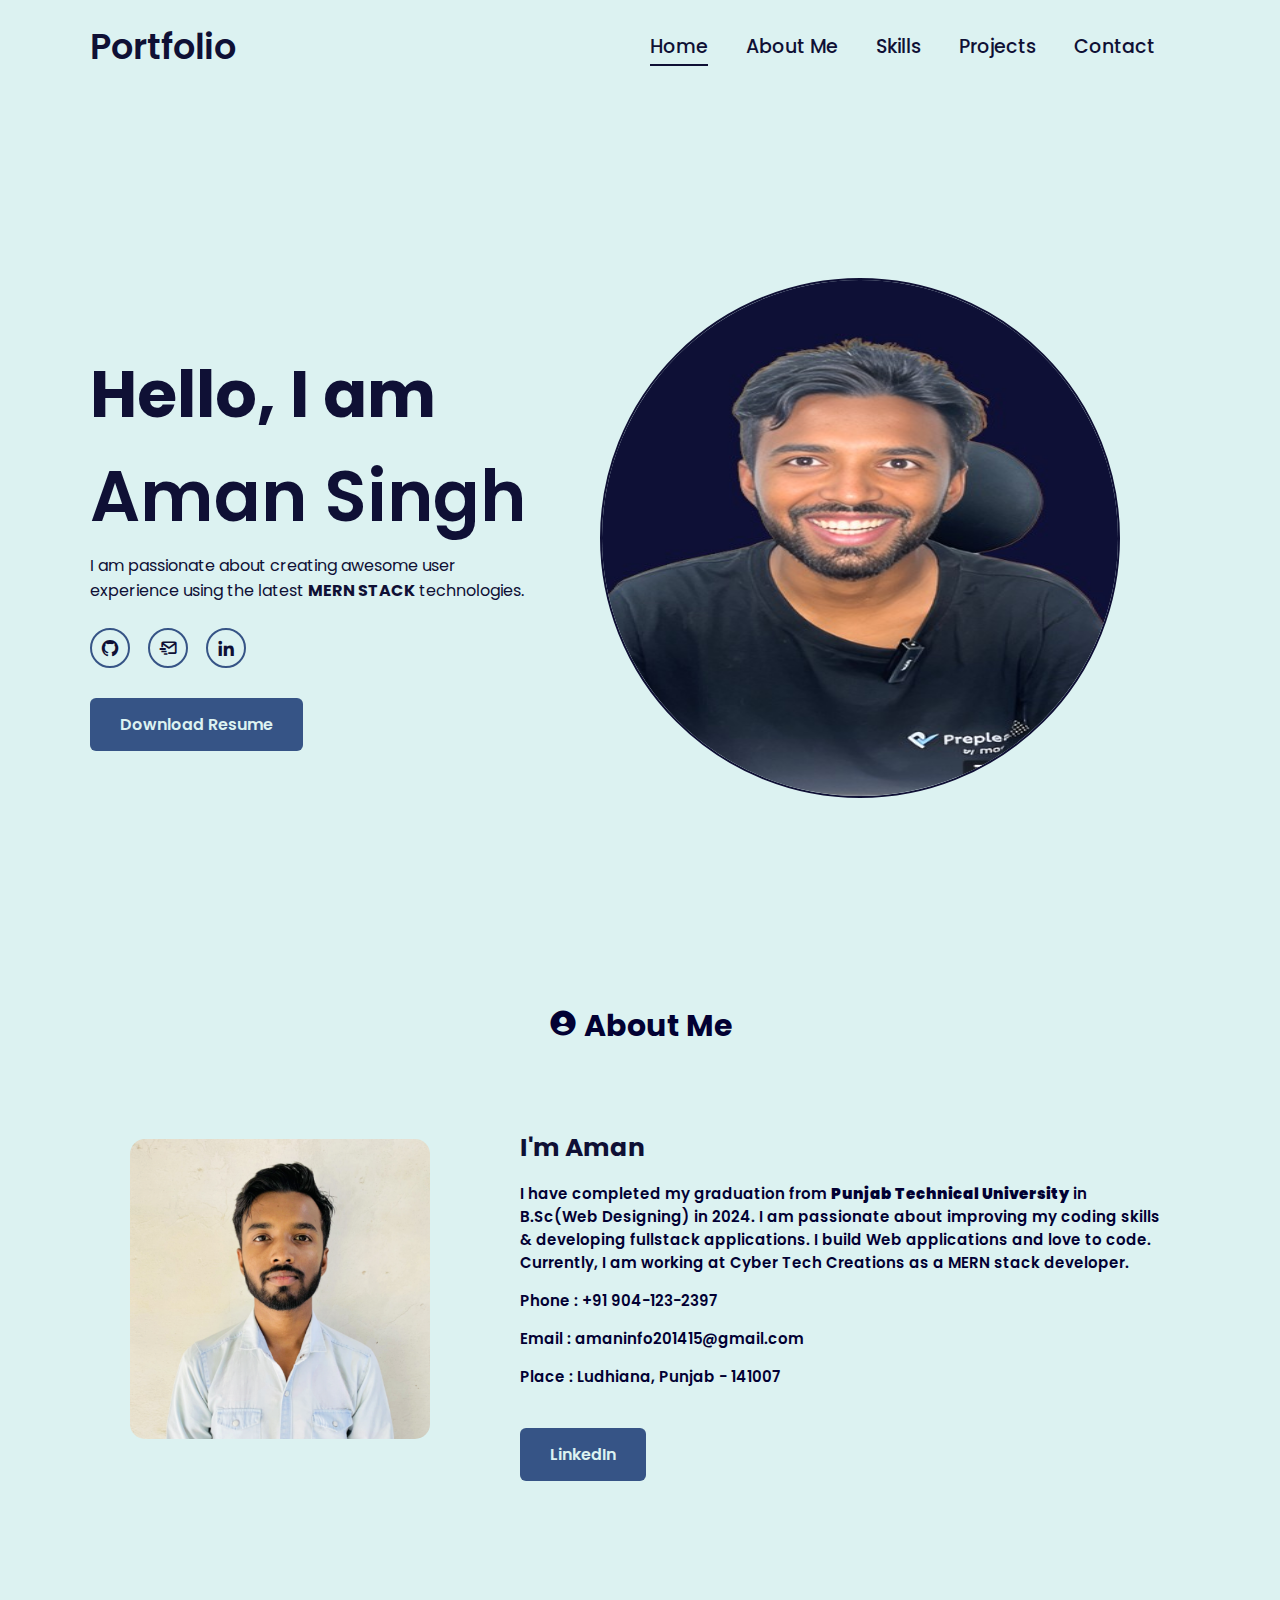
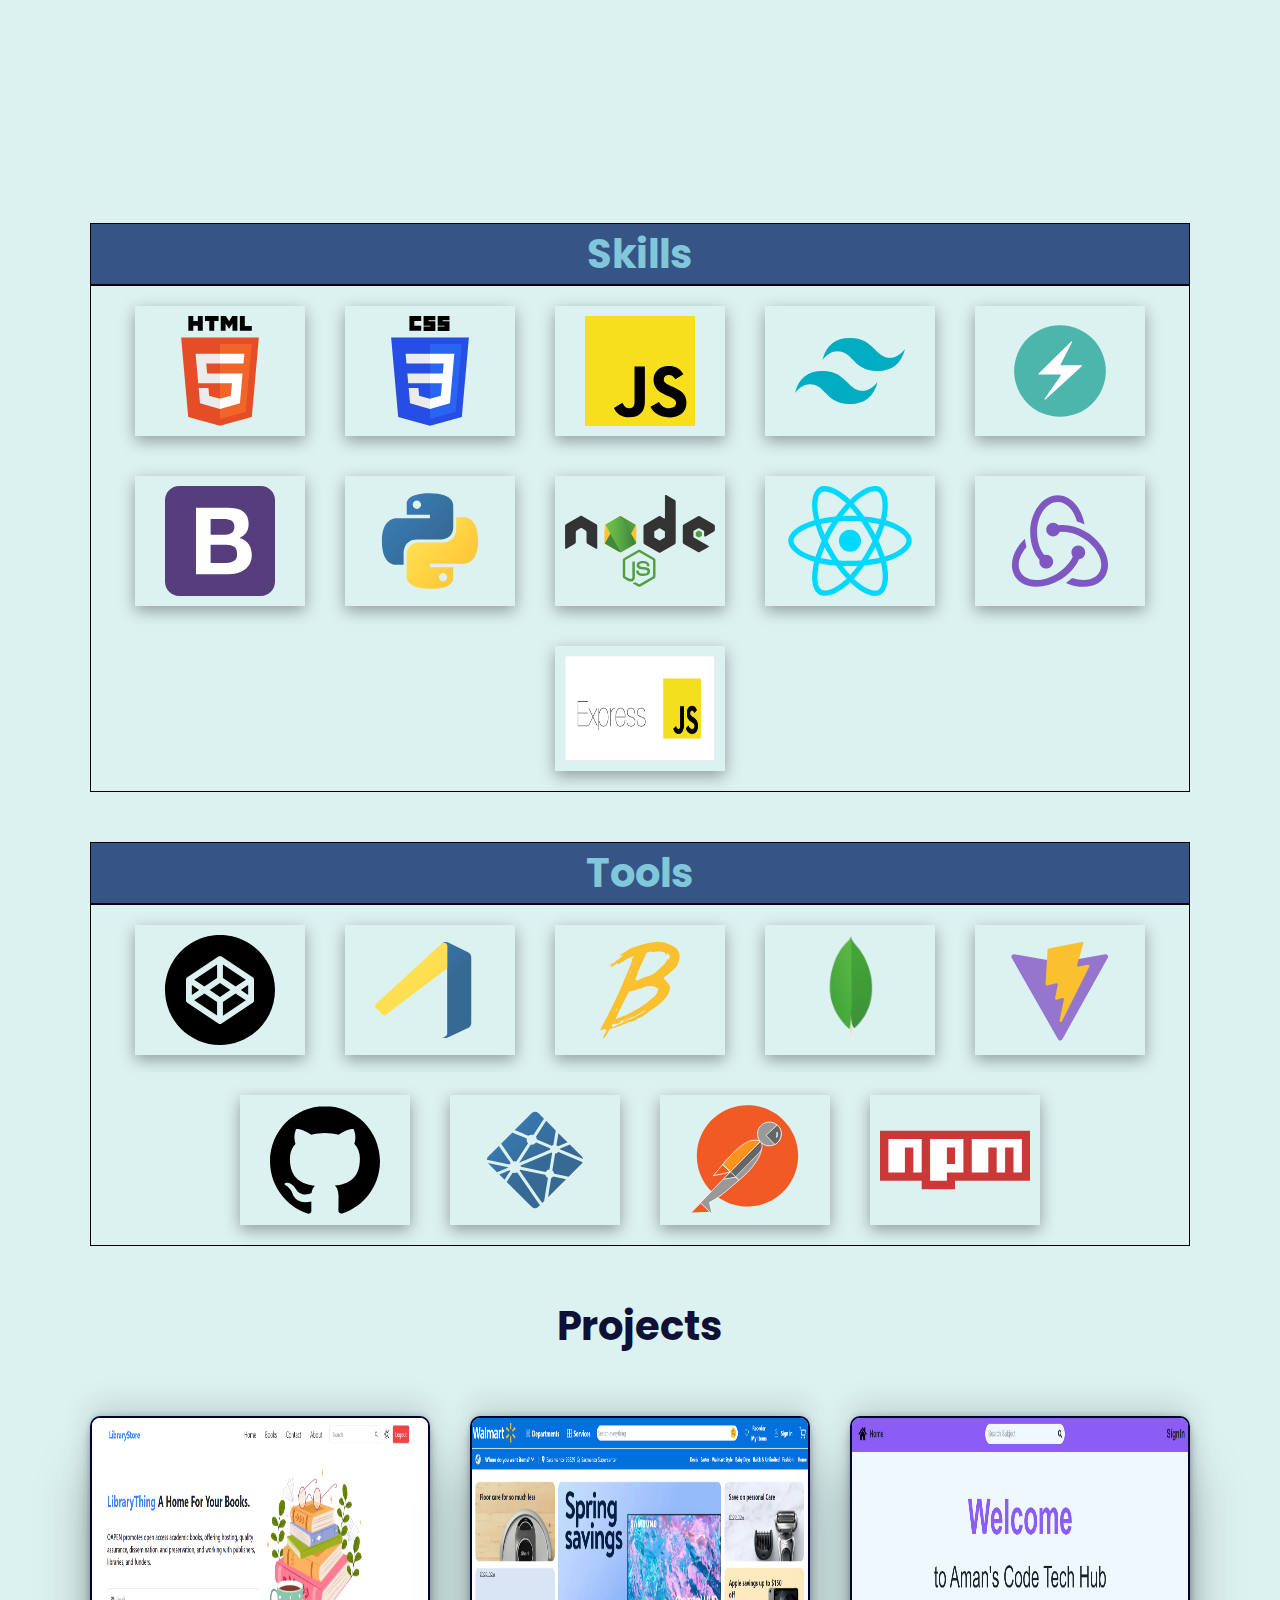
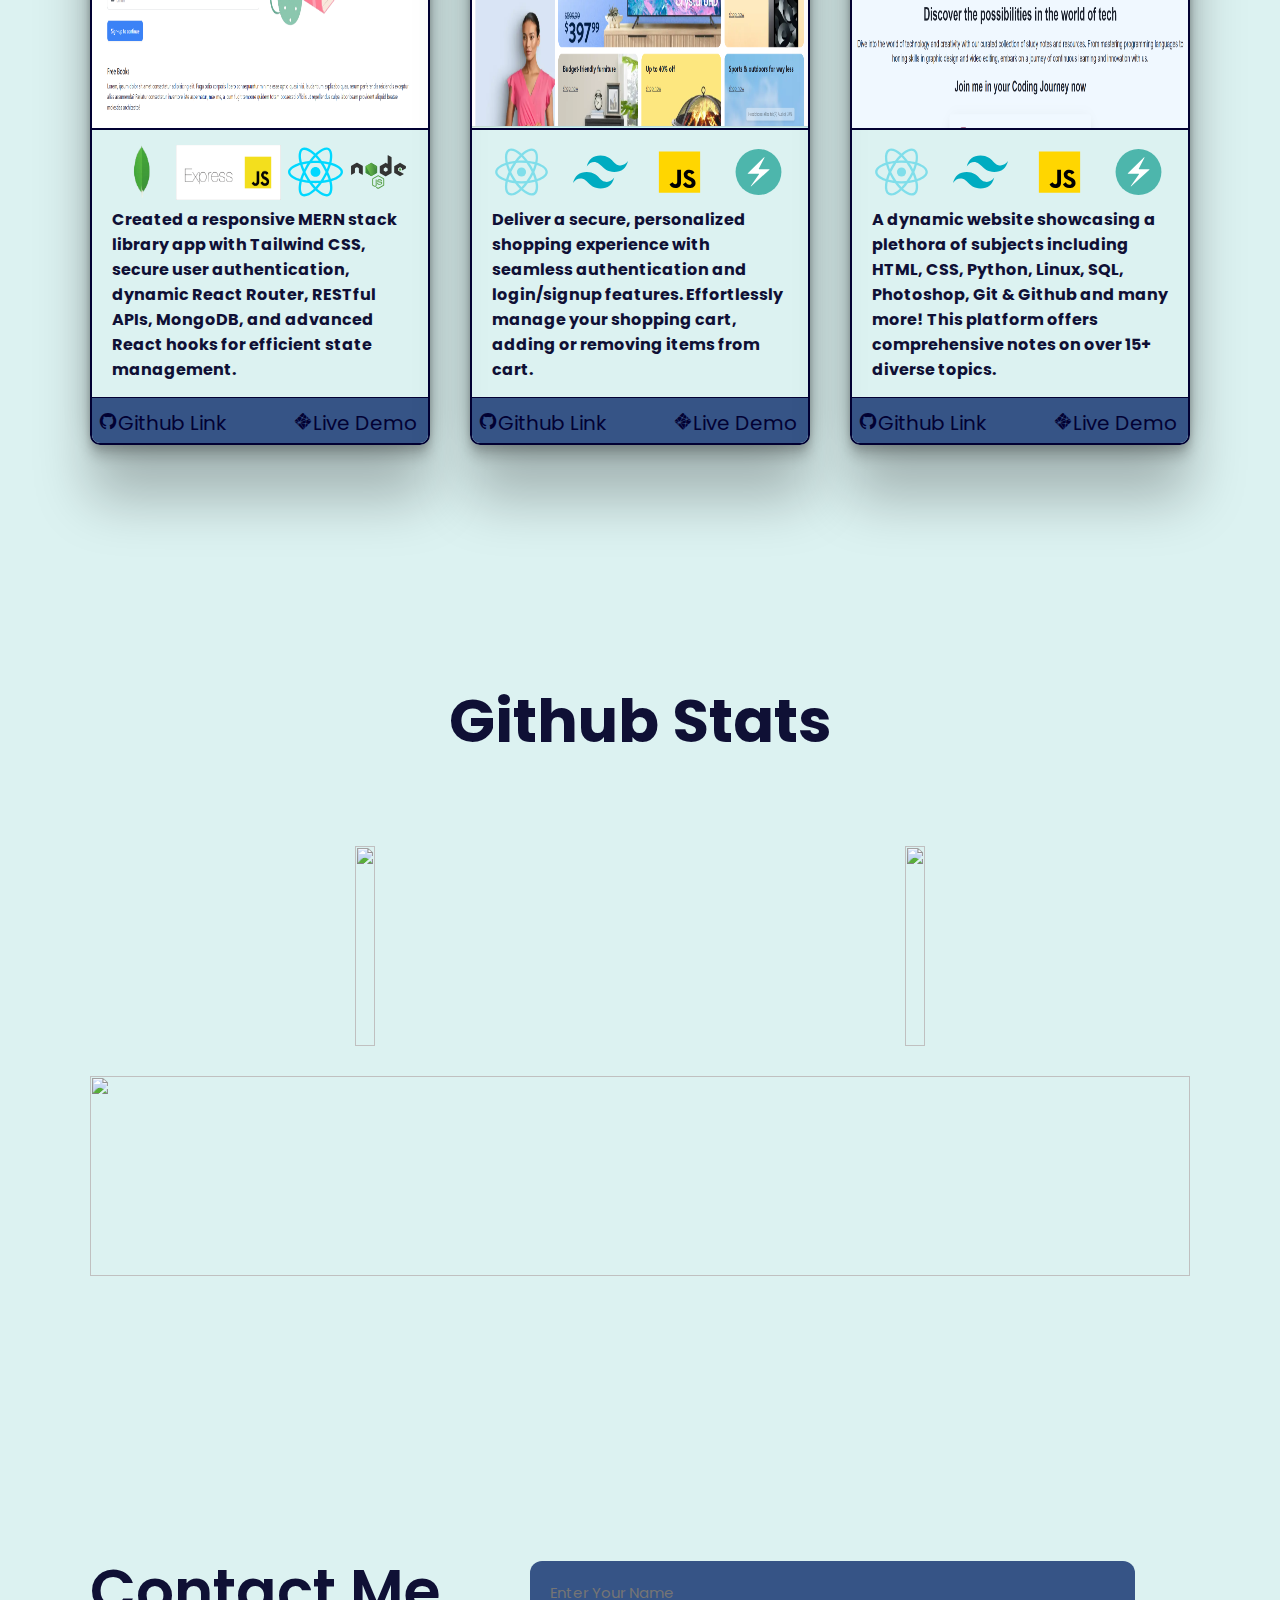
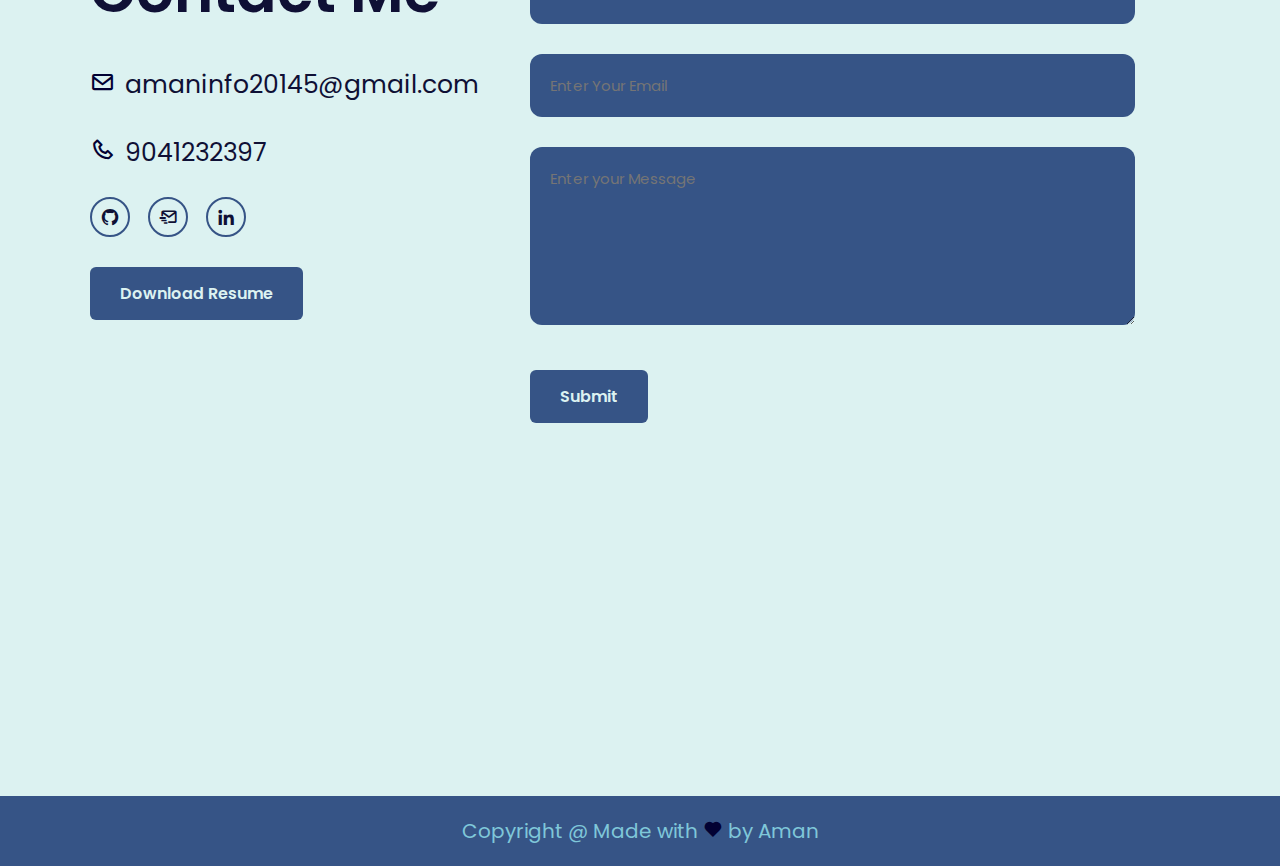
==== commit 4279041f: "resposive code added" ====
--- a/index.html
+++ b/index.html
@@ -43,7 +43,7 @@
       <a href="./resume/Aman_singh_resume.pdf" class="resumebtn" target="_blank">Download Resume</a>
     </div>
     <div class="pic">
-      <img src="images/profile_pic.png" />
+      <img src="./images/Me-Photoroom.jpg" />
     </div>
   </section>
 
--- a/css/style.css
+++ b/css/style.css
@@ -134,8 +134,8 @@
 }
 
 .pic {
-    height: 490px;
-    width: 490px;
+    height: 520px;
+    width: 520px;
     margin: auto;
     border-radius: 50%;
     overflow: hidden;
--- a/css/responsive.css
+++ b/css/responsive.css
@@ -8,8 +8,8 @@
 }
 @media (max-width:1024px){
     .home .pic{
-        width: 50%;
-        height: 50%;
+        width: 350px;
+        height: 400px;
     }
     .home {
         padding: 2rem 3% 5rem;
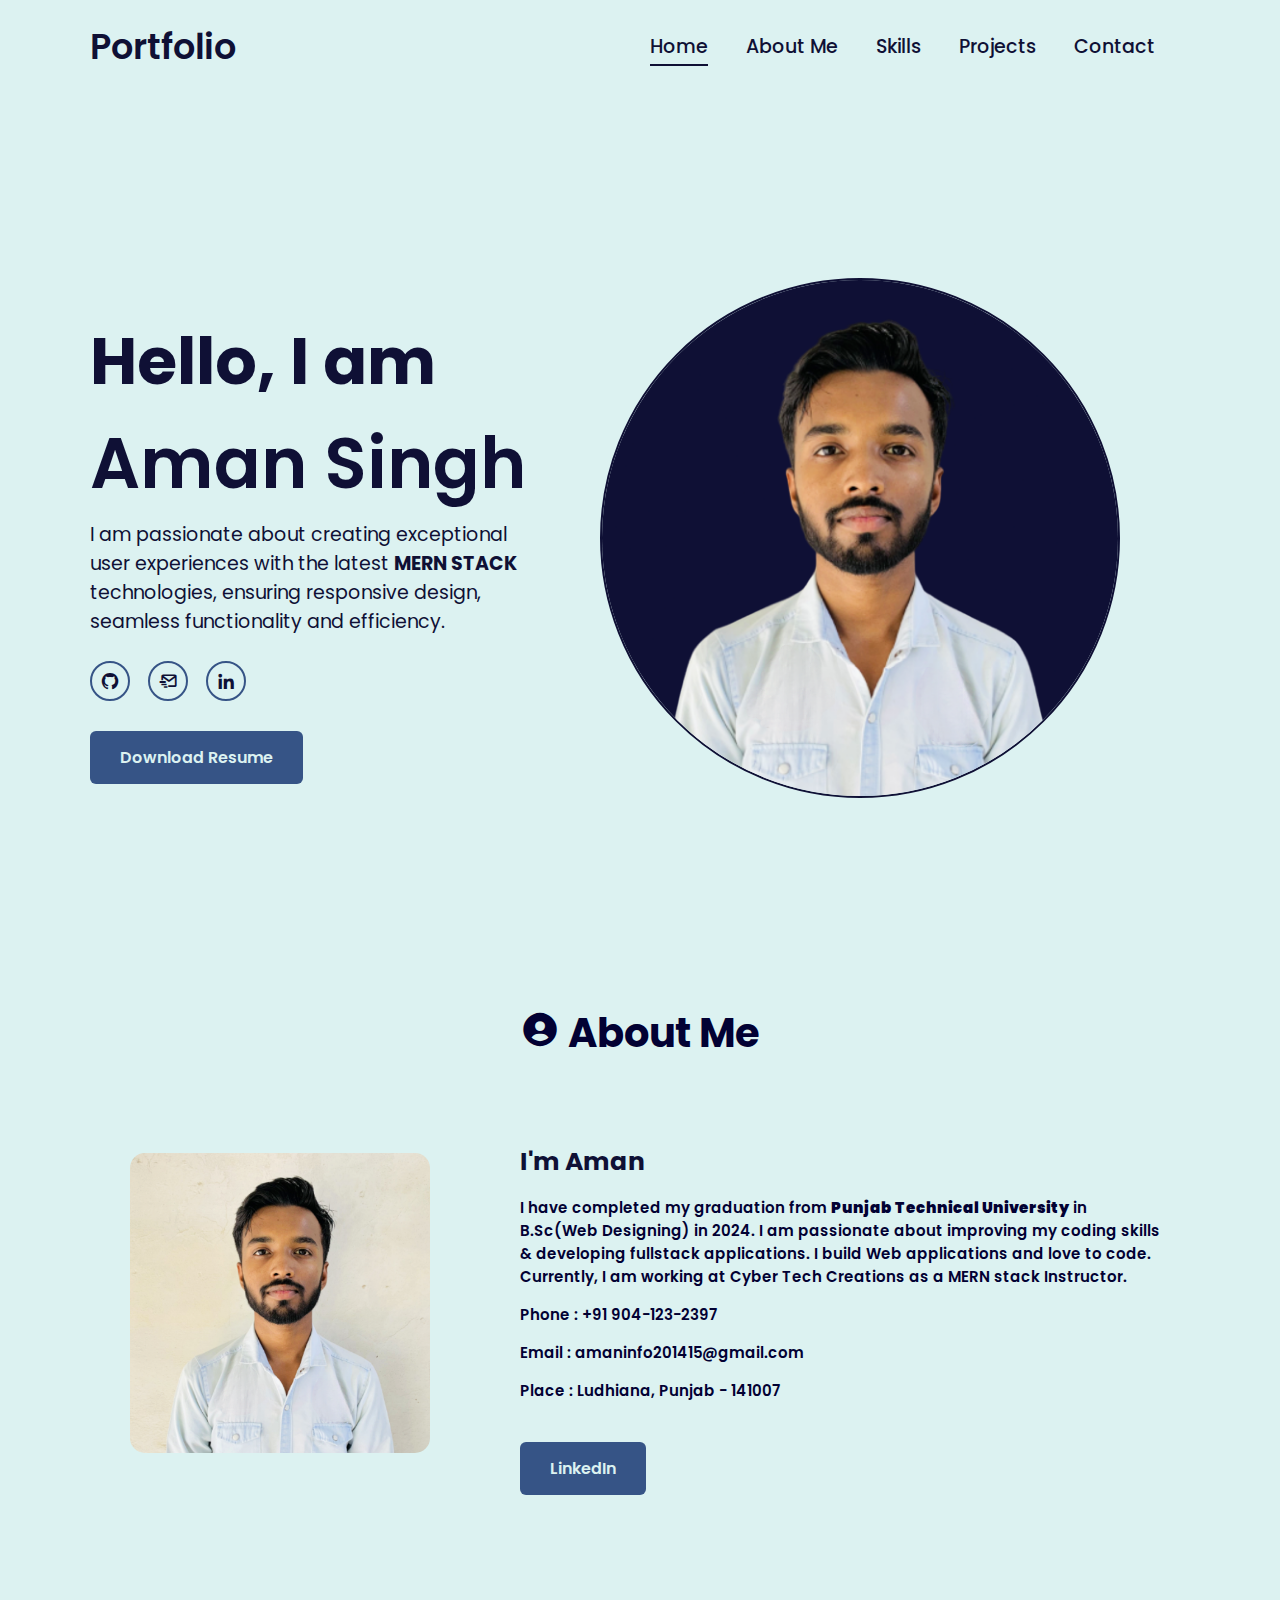
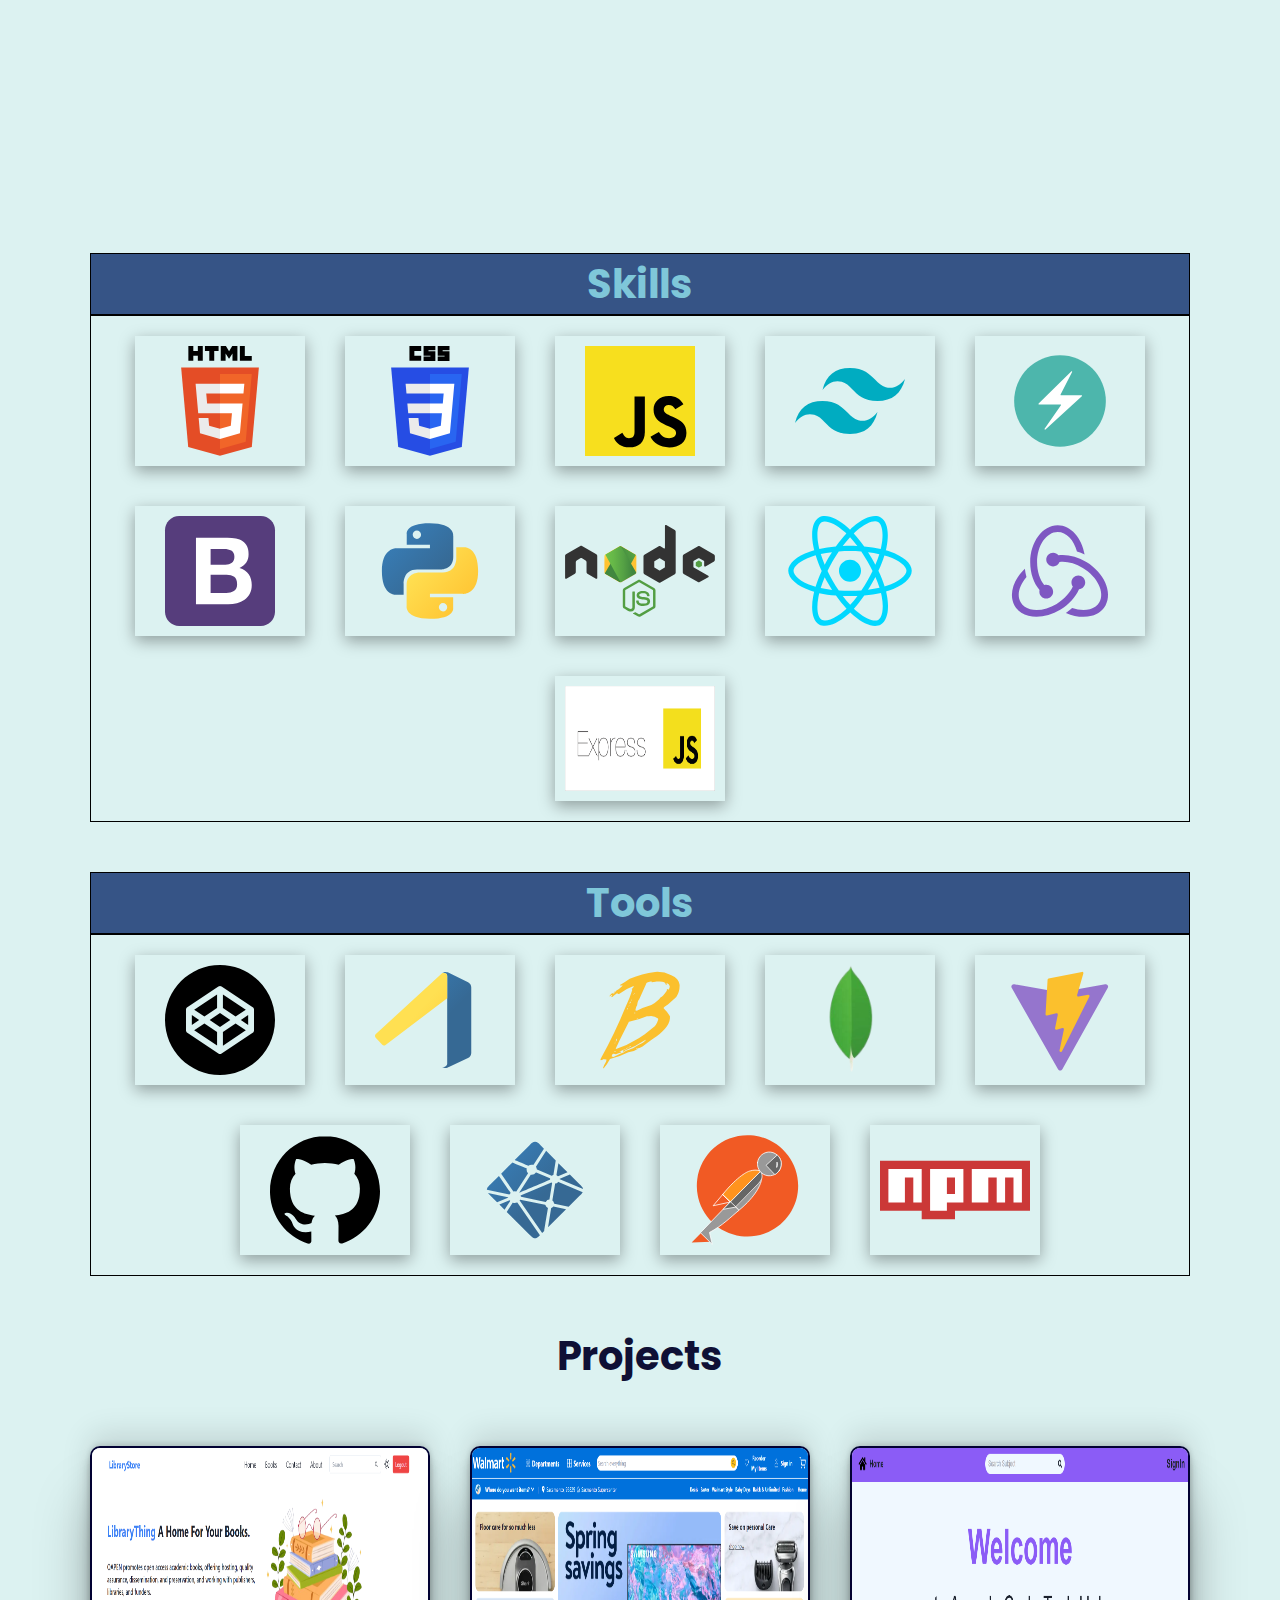
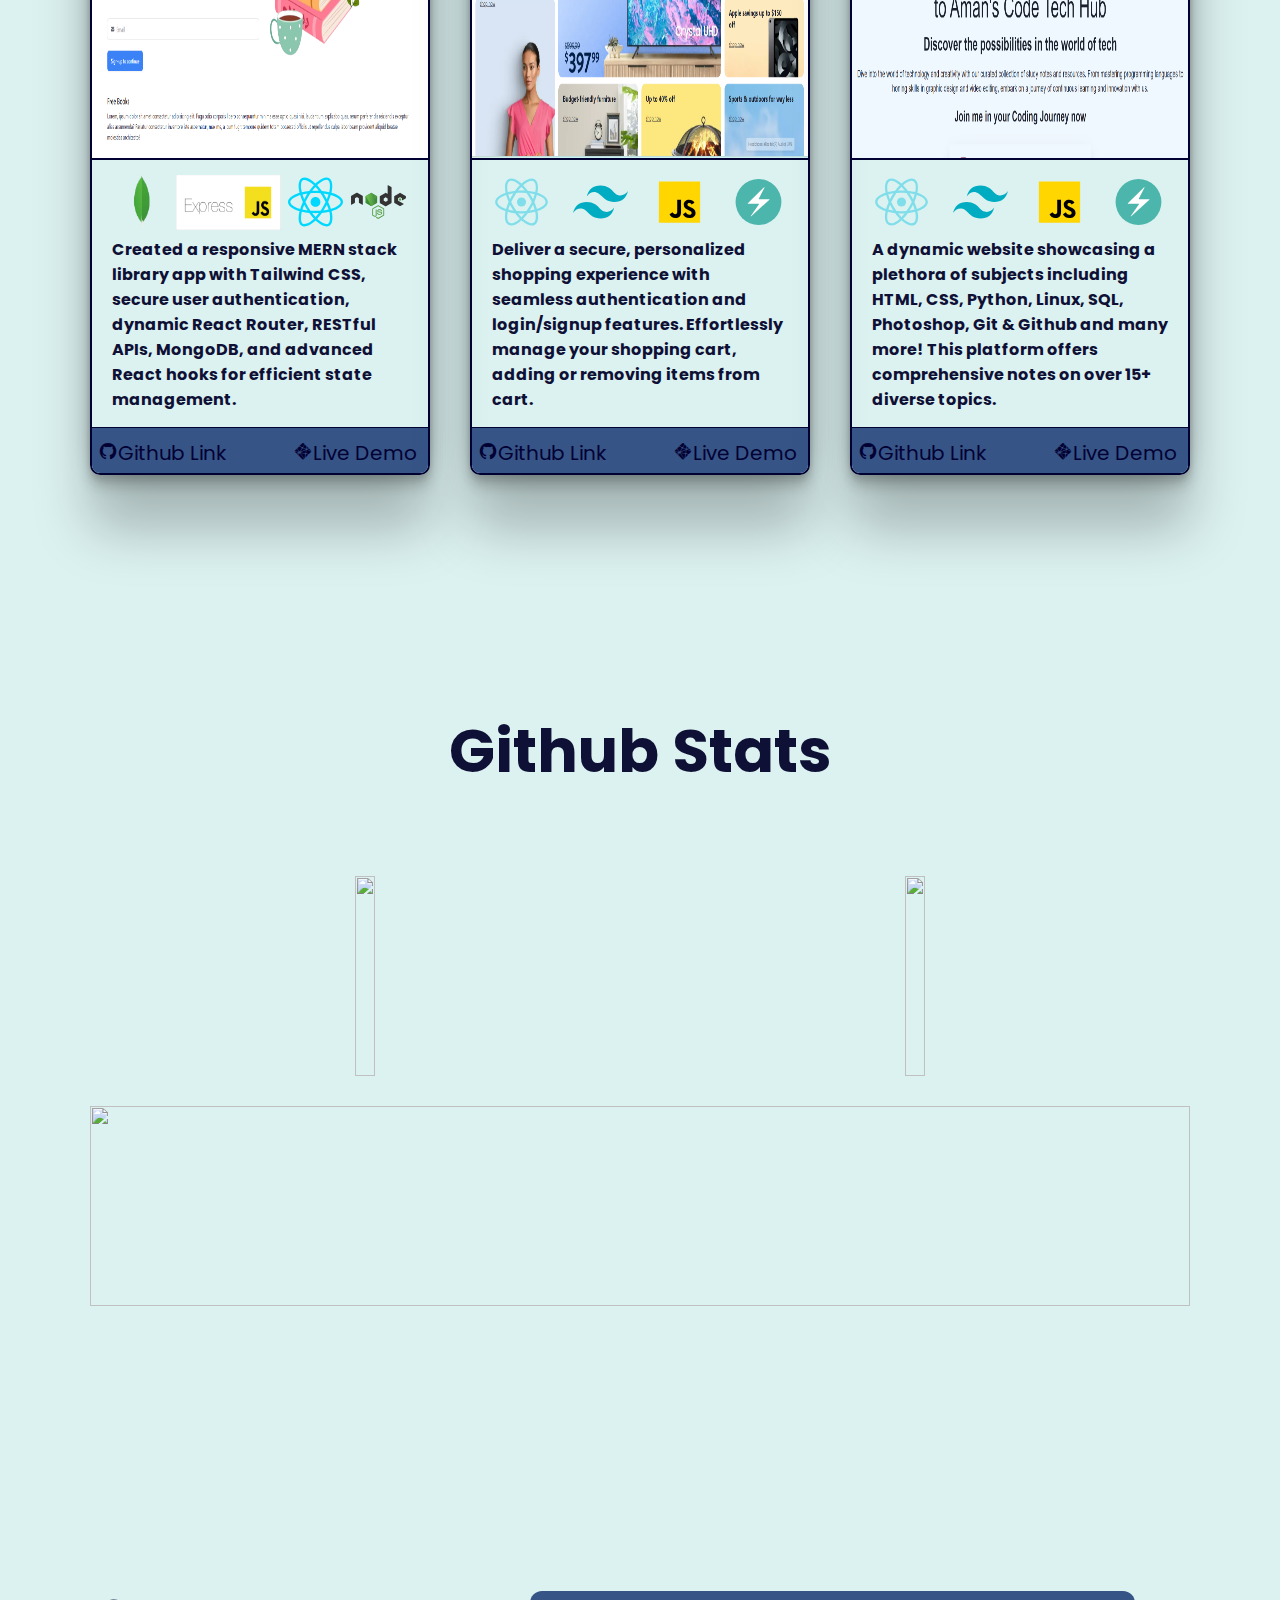
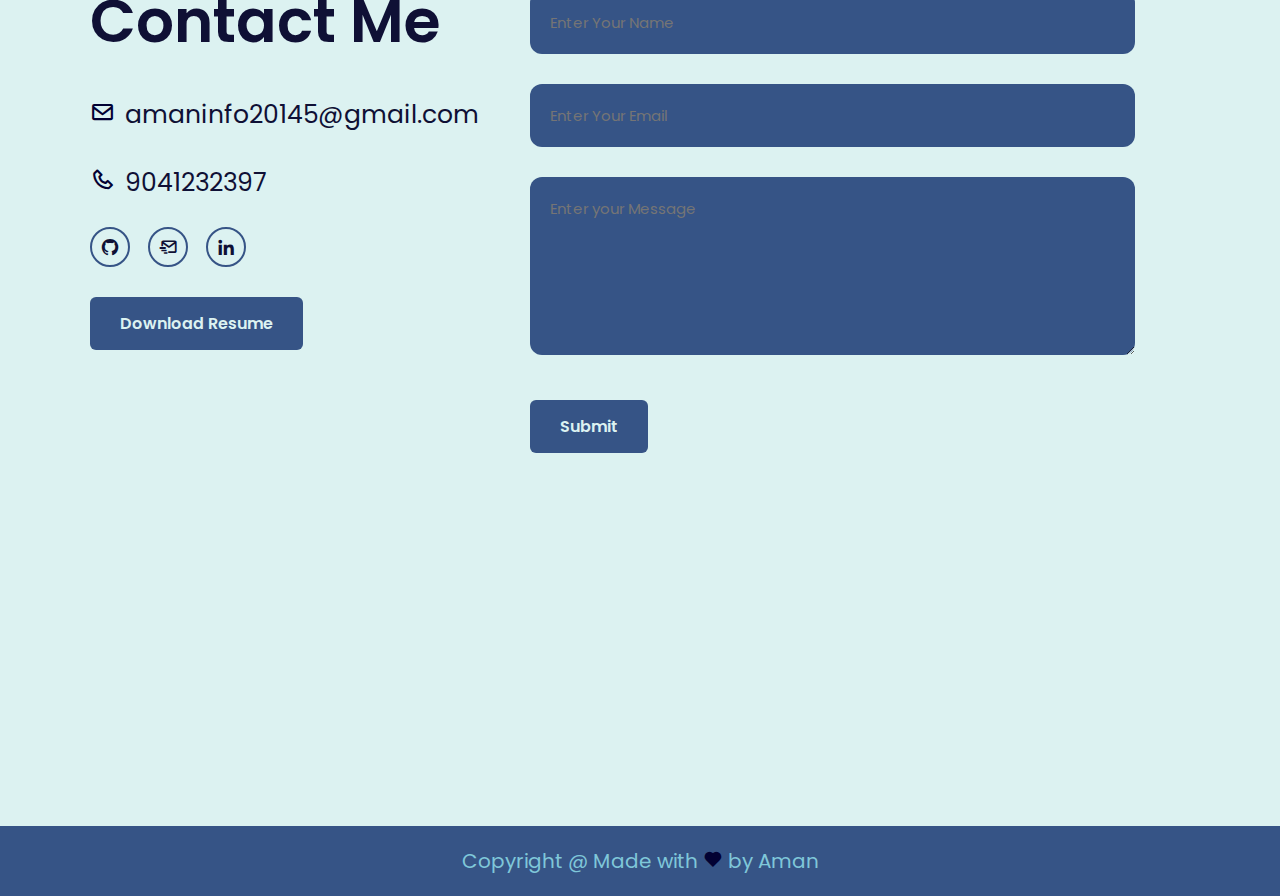
==== commit d2a3ea7e: "profile picture chnaged" ====
--- a/index.html
+++ b/index.html
@@ -31,7 +31,7 @@
     <div class="home-content">
       <h3>Hello, I am</h3>
       <h1>Aman Singh</h1>
-      <p>I am passionate about creating awesome user experience using the latest <b>MERN STACK</b> technologies.
+      <p>I am passionate about creating exceptional user experiences with the latest <b>MERN STACK</b> technologies, ensuring responsive design, seamless functionality and efficiency.
       </p>
       <div class="social-media">
         
@@ -43,7 +43,7 @@
       <a href="./resume/Aman_singh_resume.pdf" class="resumebtn" target="_blank">Download Resume</a>
     </div>
     <div class="pic">
-      <img src="./images/Me-Photoroom.jpg" />
+      <img src="./images/profile_pic-Photoroom.png" />
     </div>
   </section>
 
@@ -63,7 +63,7 @@
   I have completed my graduation from <b>Punjab Technical University</b> in B.Sc(Web Designing)  in 2024.
   I am passionate about improving my coding skills & developing fullstack applications. 
   I build Web applications and love to code. 
-  Currently, I am working at Cyber Tech Creations as a MERN stack developer.
+  Currently, I am working at Cyber Tech Creations as a MERN stack Instructor.
 </p>
 
 
--- a/css/style.css
+++ b/css/style.css
@@ -91,7 +91,7 @@
 }
 
 .home-content p {
-    font-size: 1.6rem;
+    font-size: 1.9rem;
 }
 
 .home-content .social-media a {
@@ -155,7 +155,7 @@
 
 .about h2 {
     text-align: center;
-    font-size: 3rem;
+    font-size: 4rem;
 }
 
 .about .row {
@@ -242,7 +242,7 @@
 #skillsAndTools {
     background-color: #DCF2F1;
     text-align: center;
-    margin-top: -8rem;
+    margin-top: -5rem;
 }
 
 #skillsAndTools .skills {
@@ -262,6 +262,7 @@
 #skillsAndTools h1 {
     font-size: 4rem;
     color: #7FC7D9;
+    
 }
 
 #skillsAndTools .skills .s {
@@ -529,10 +530,10 @@
 .copyright {
     width: 100%;
     text-align: center;
-    padding: 2rem;
+    padding: 2rem 0;
     background-color: #365486;
     font-weight: 400;
-    margin-top: -6rem;
+    margin-top: -4rem;
 }
 
 .copyright p {
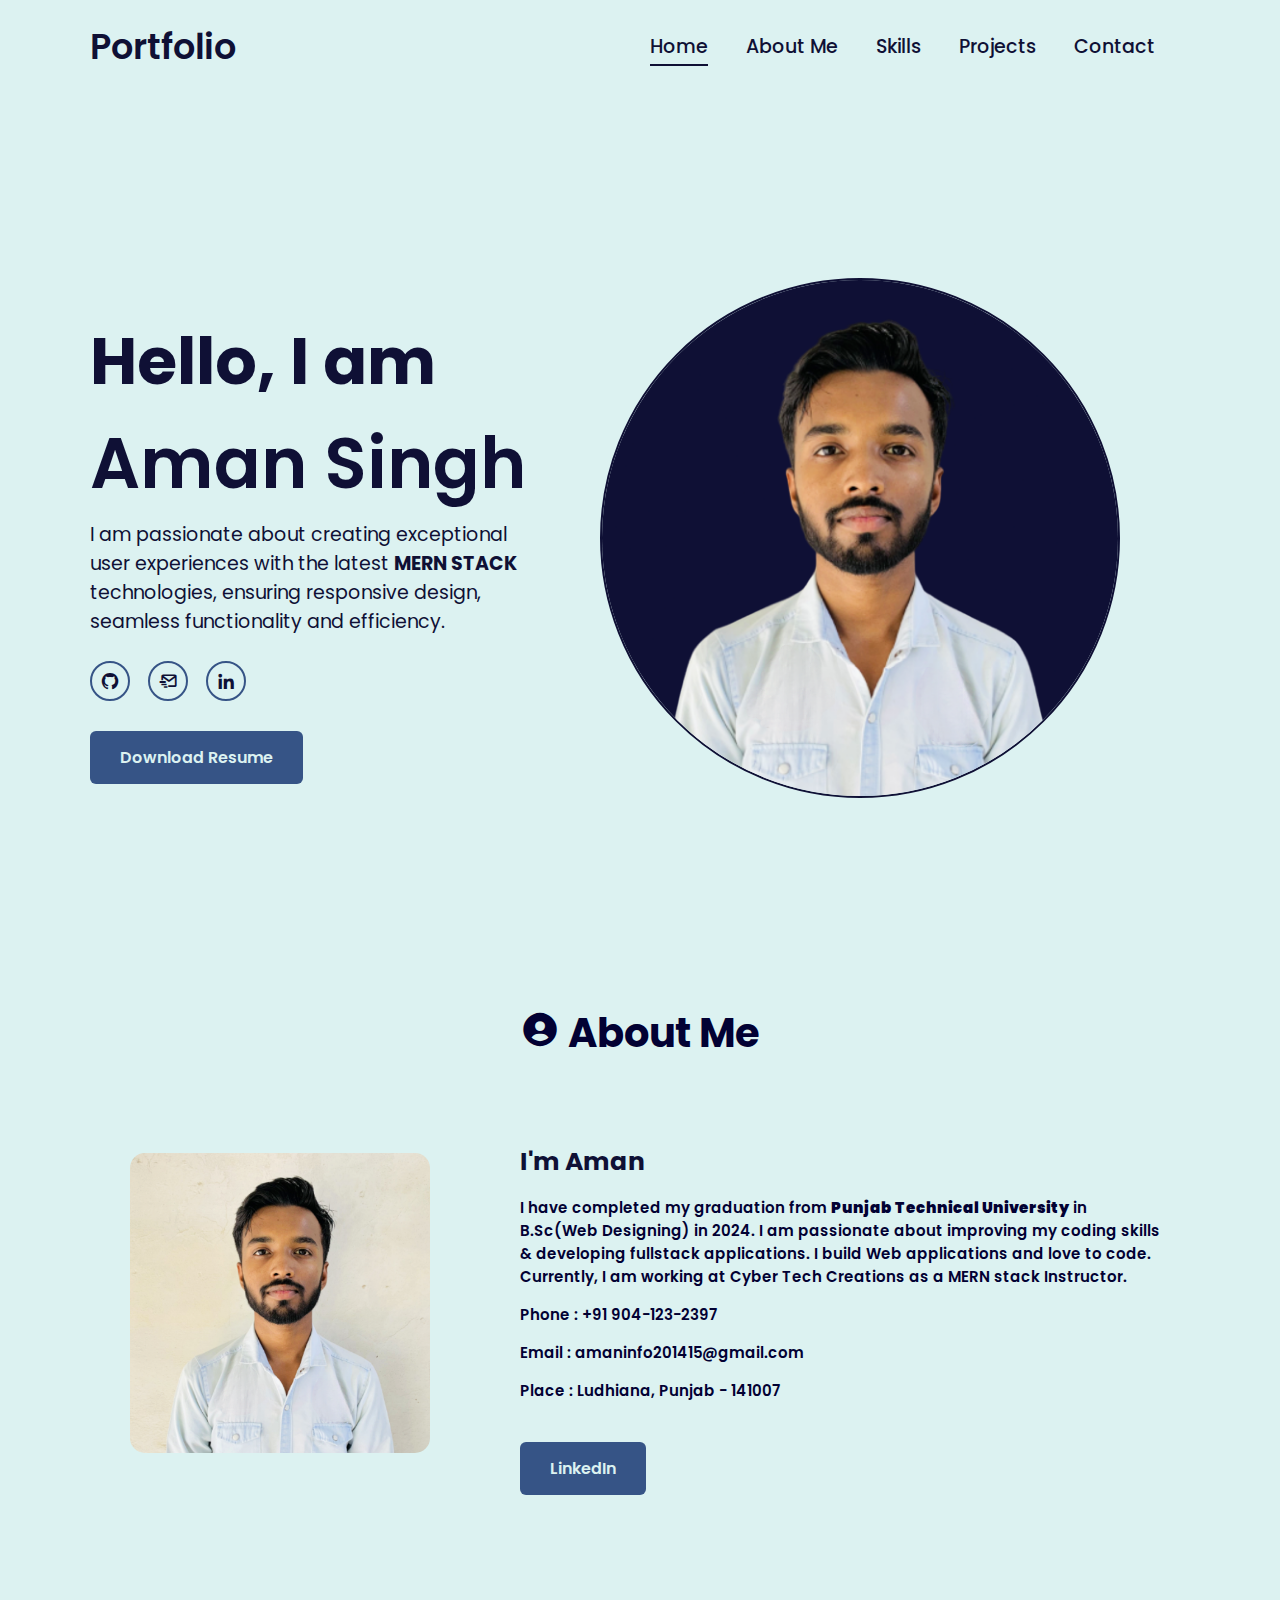
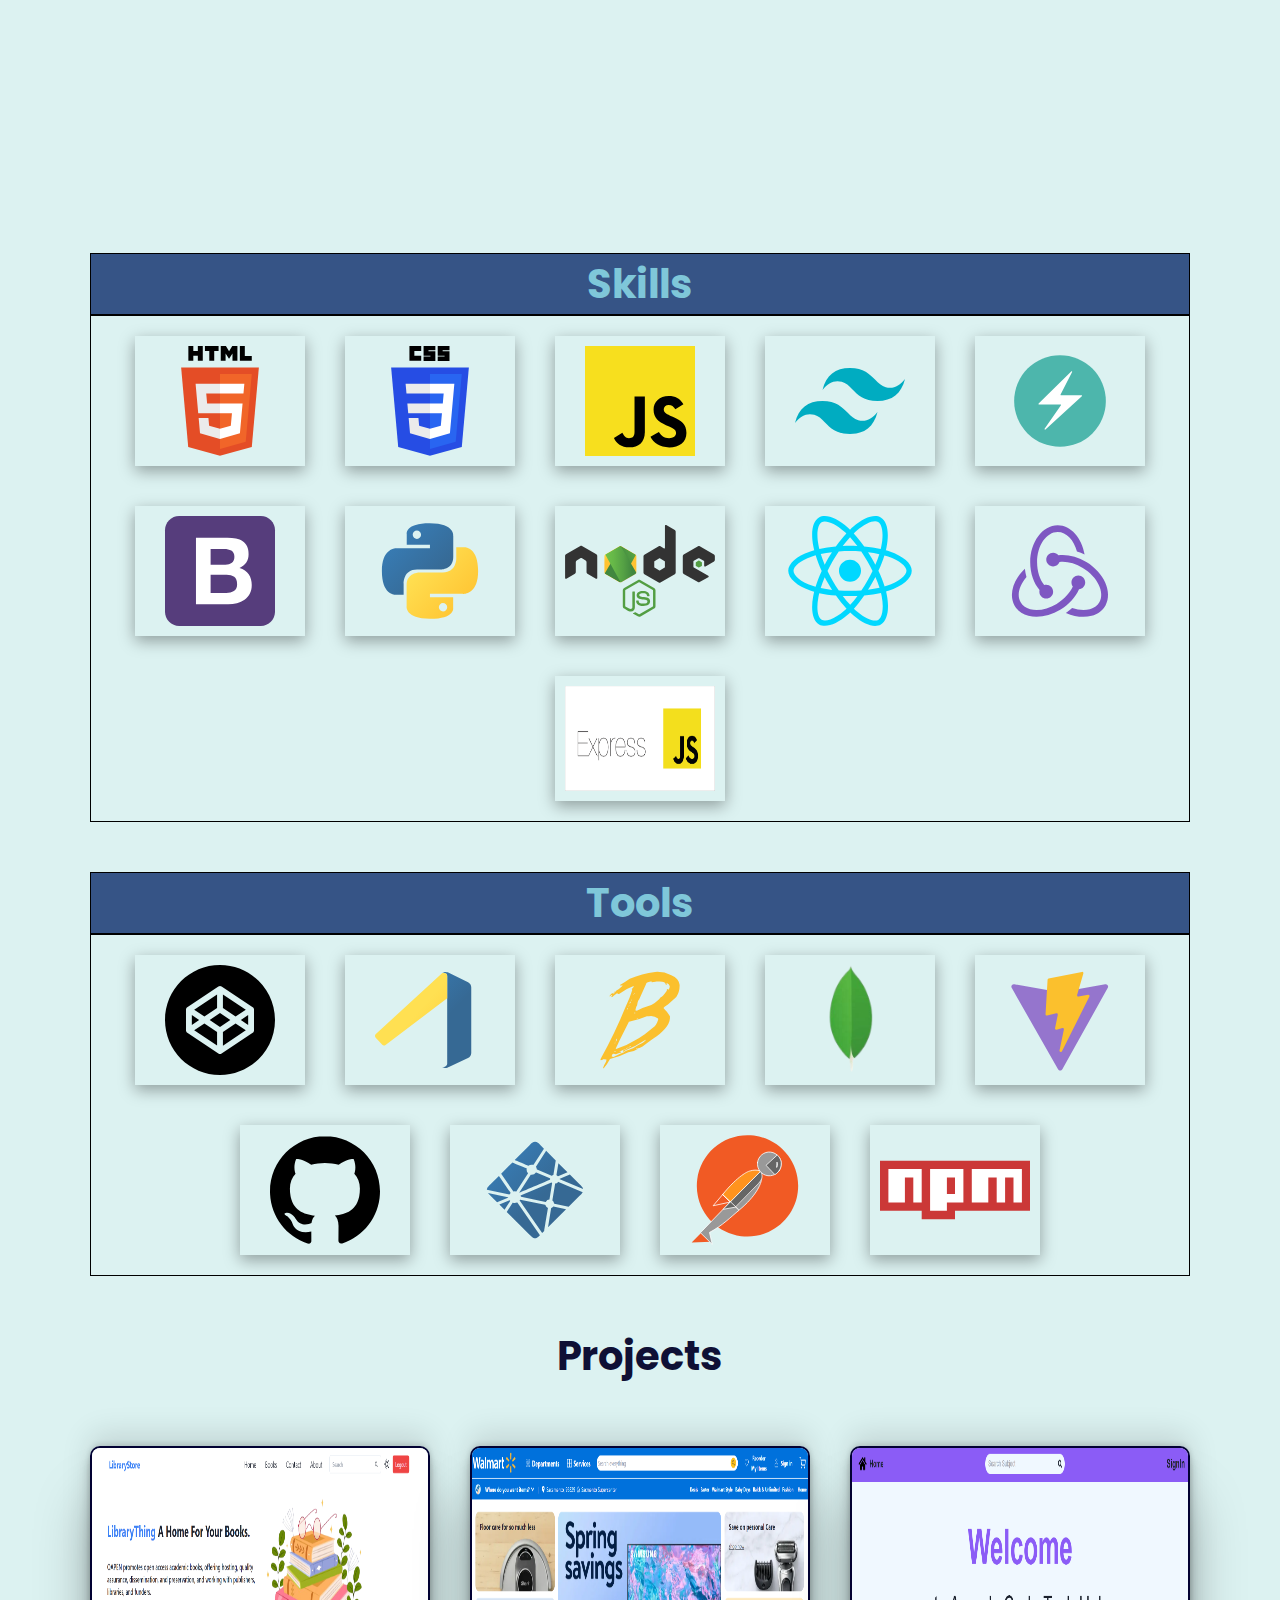
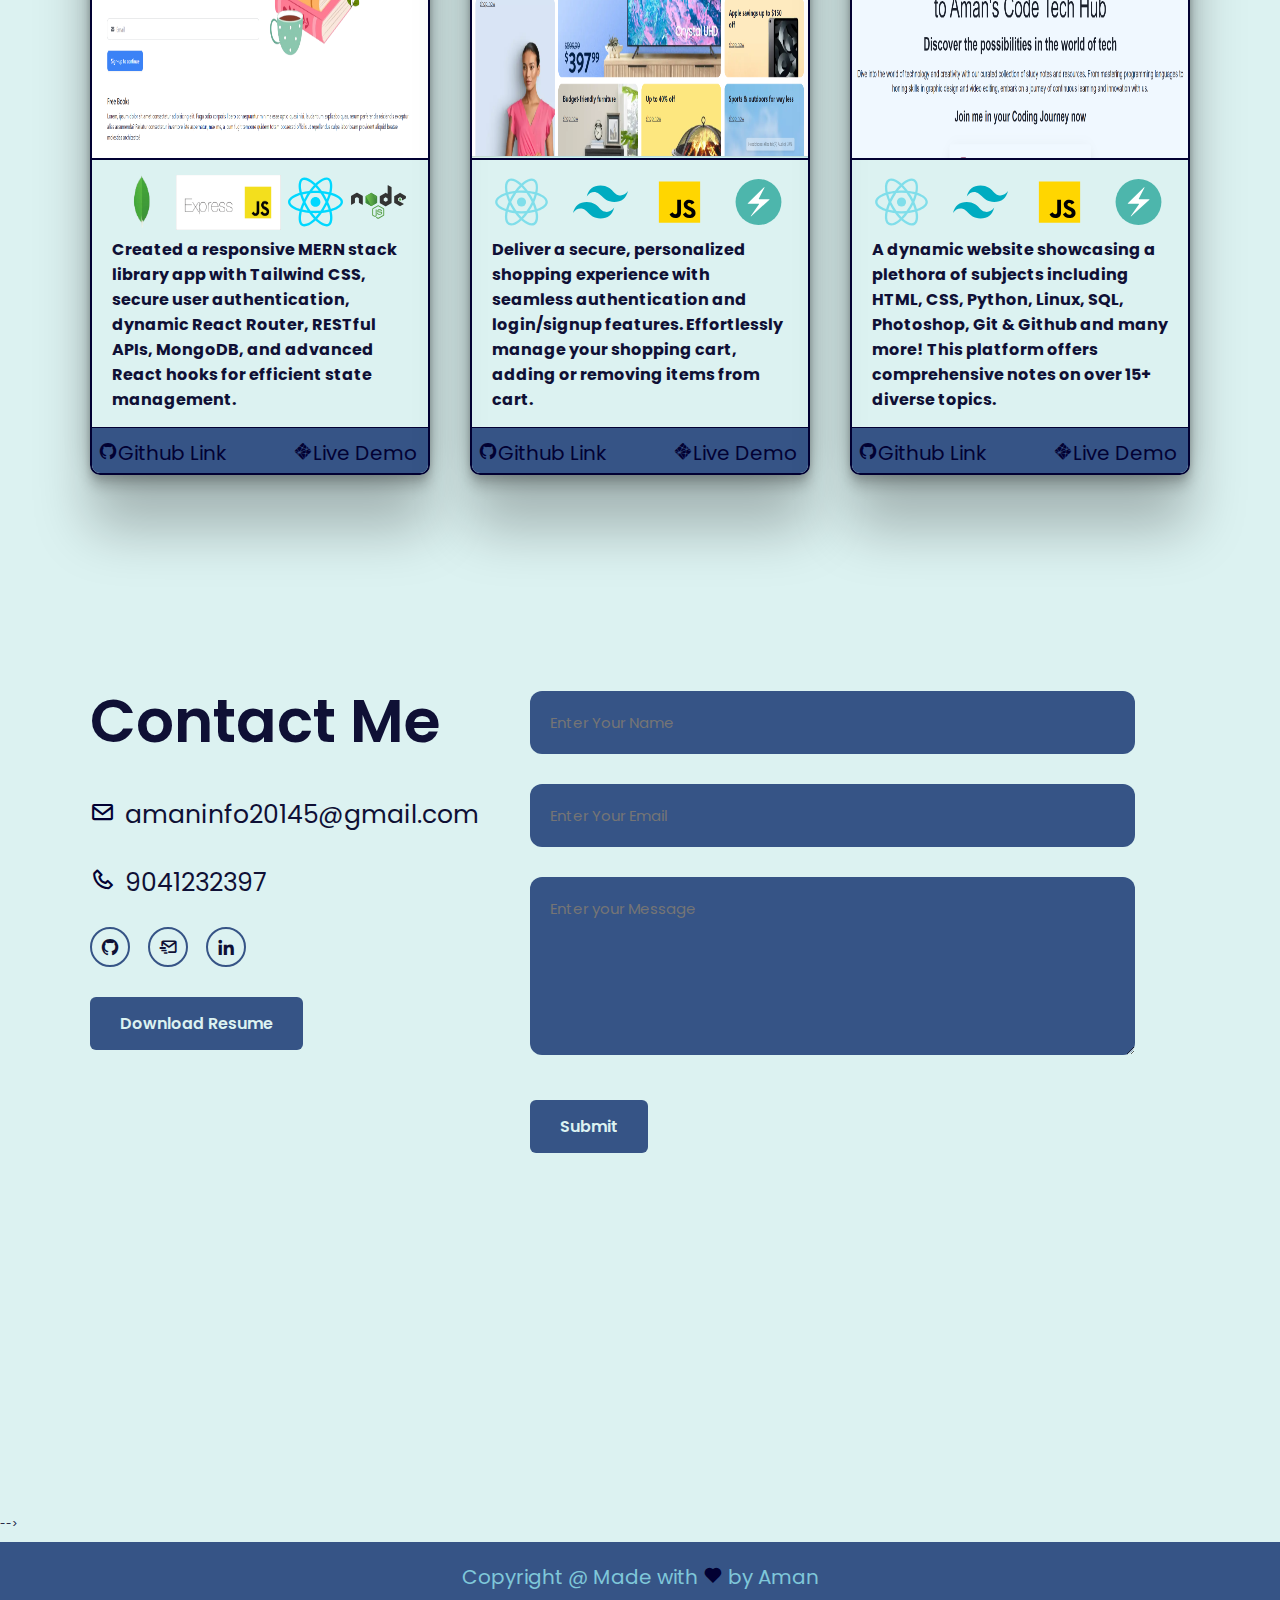
==== commit e6491593: "Update index.html" ====
--- a/index.html
+++ b/index.html
@@ -556,7 +556,7 @@
   </section>
 
 
-  <section id = "github">
+<!--   <section id = "github">
     <h1>Github Stats</h1>
     <div class="row">
       <div class="stats">
@@ -596,7 +596,7 @@
         </div>
       </div>
     </div>
-  </section>
+  </section> -->
 
   <!-- footer design -->
   <div class="copyright">
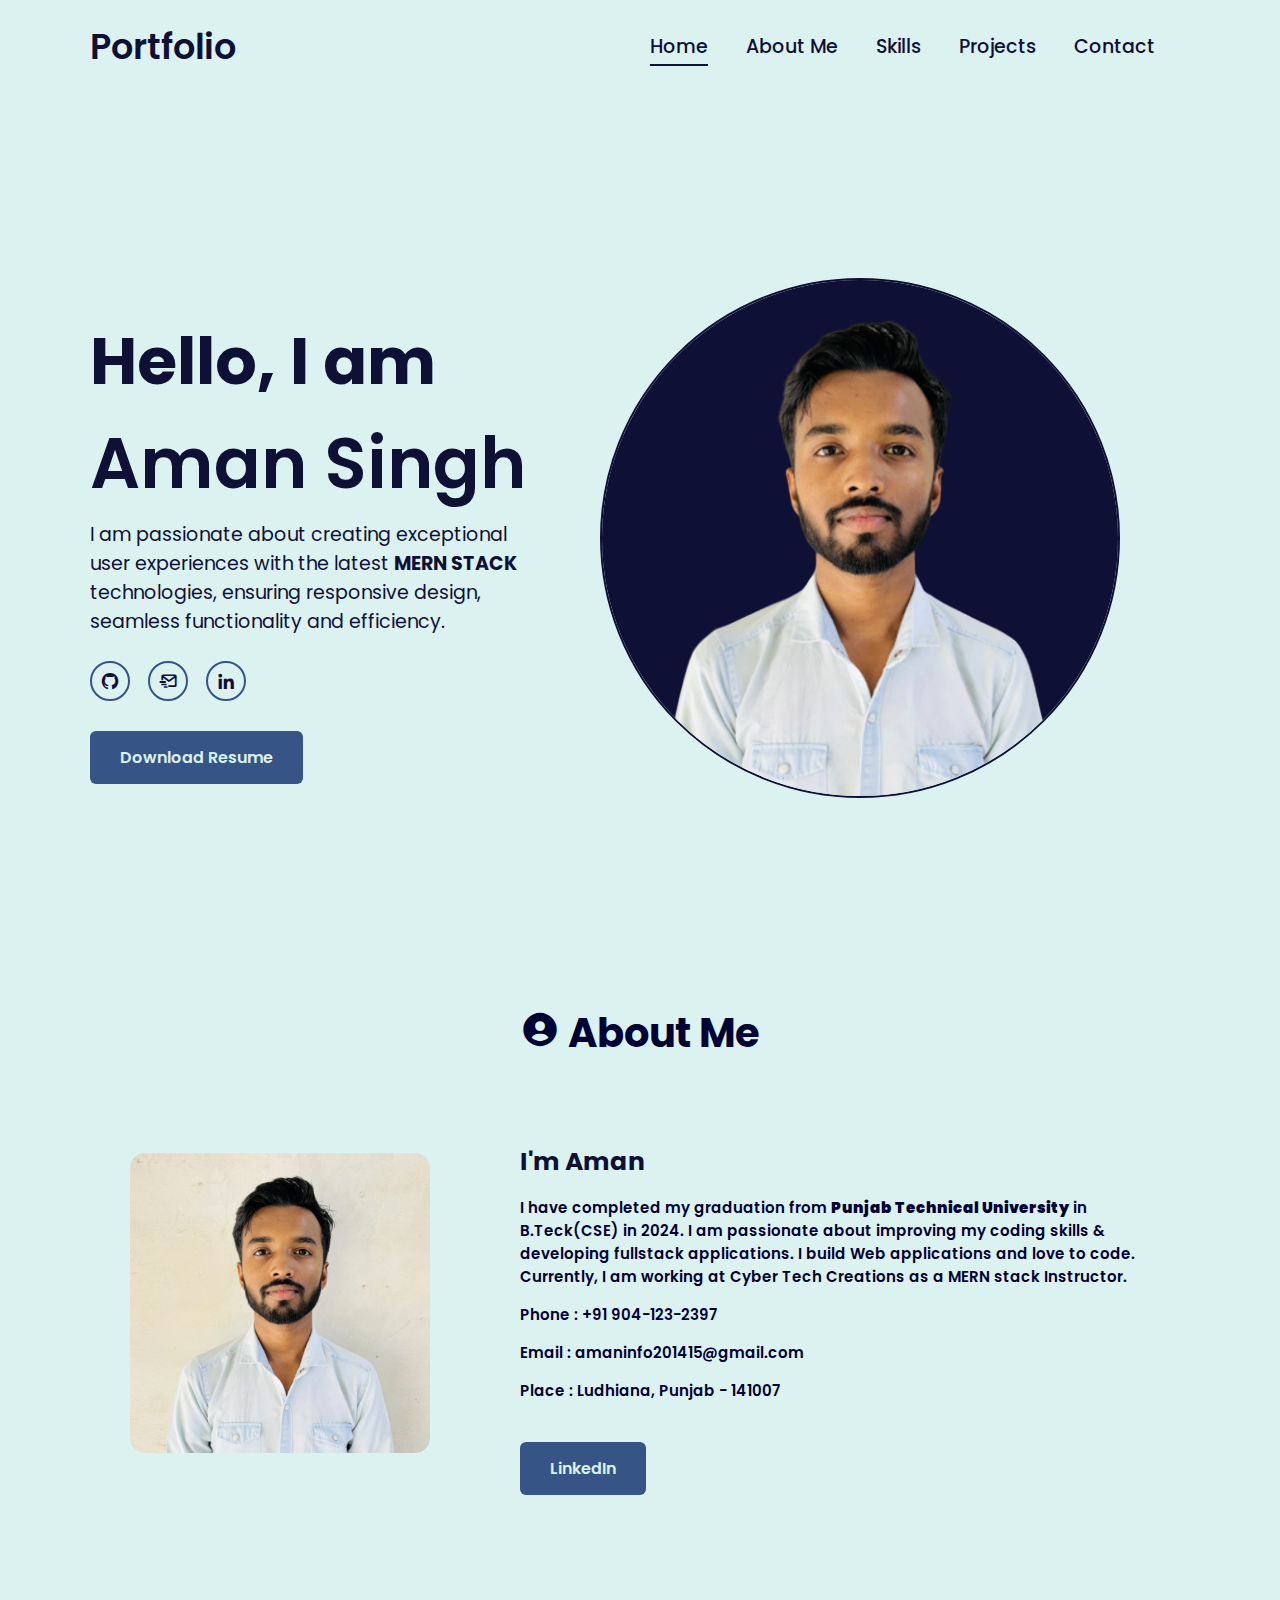
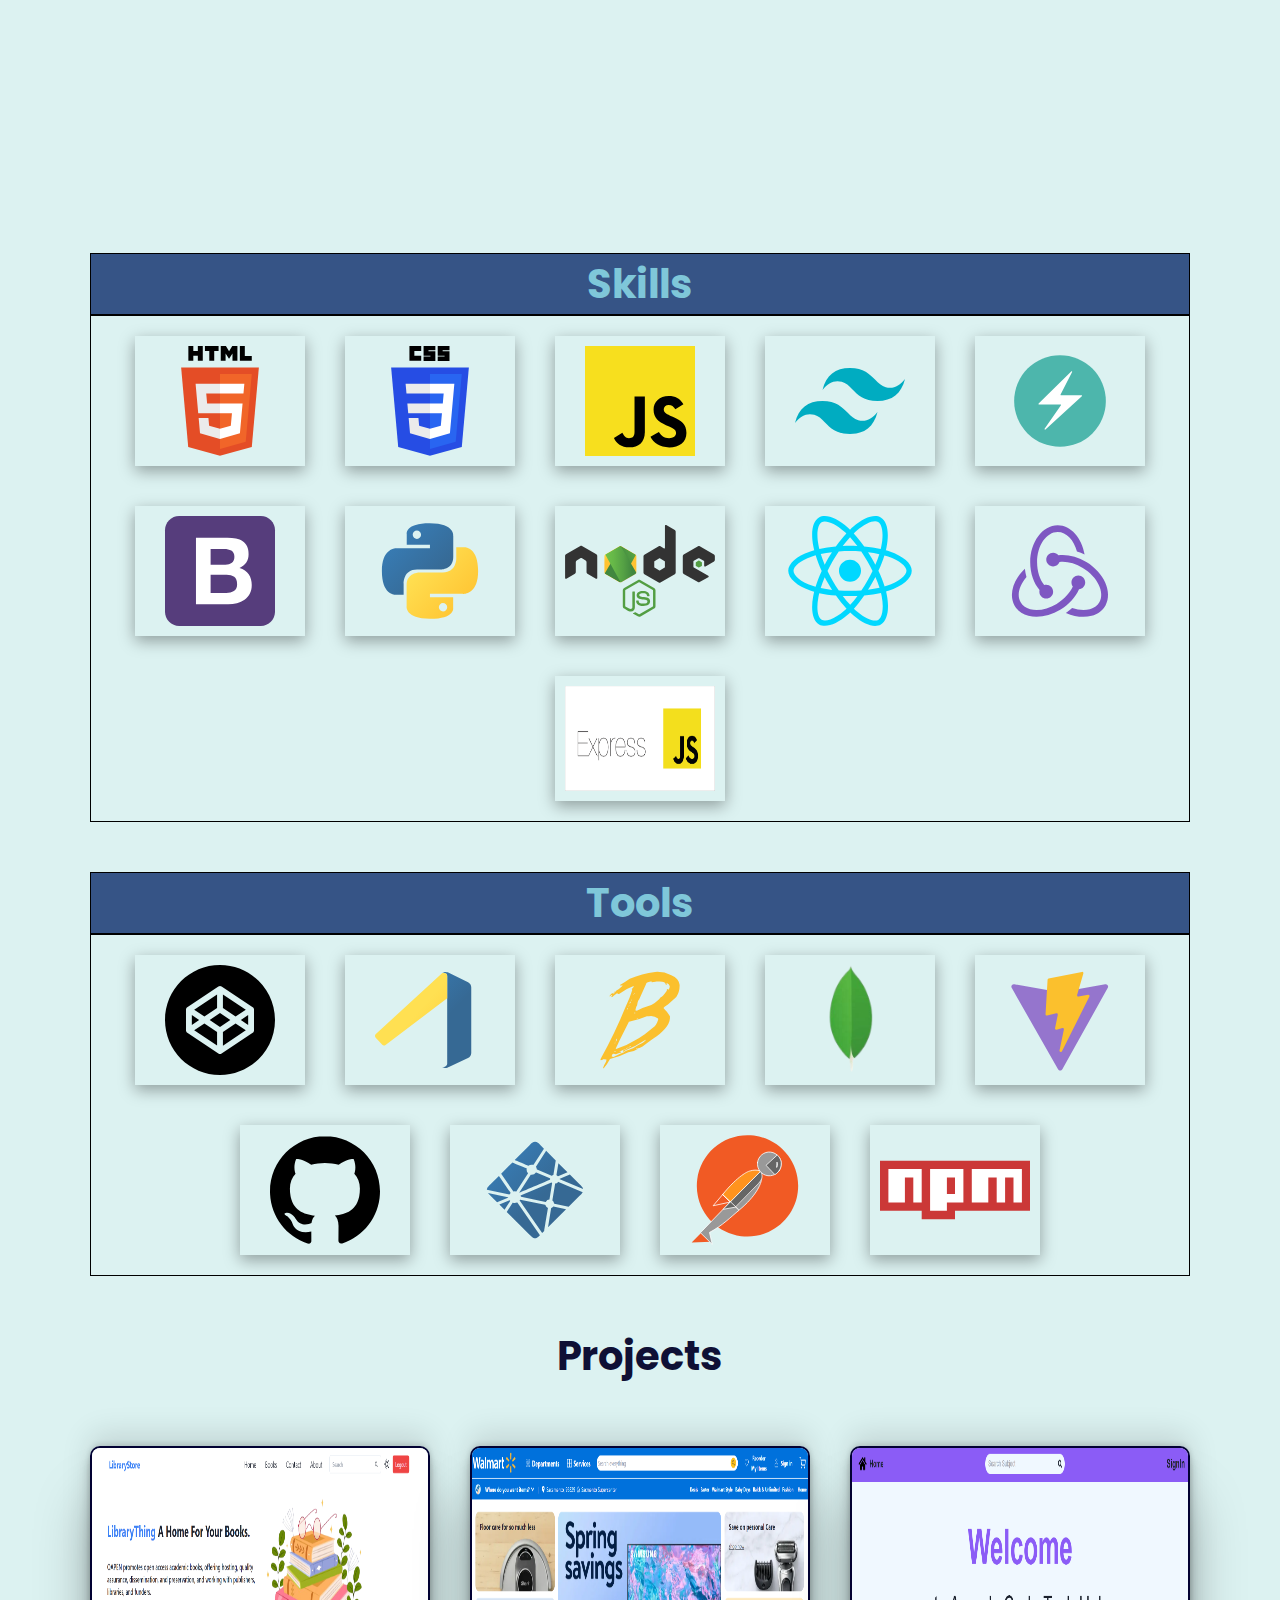
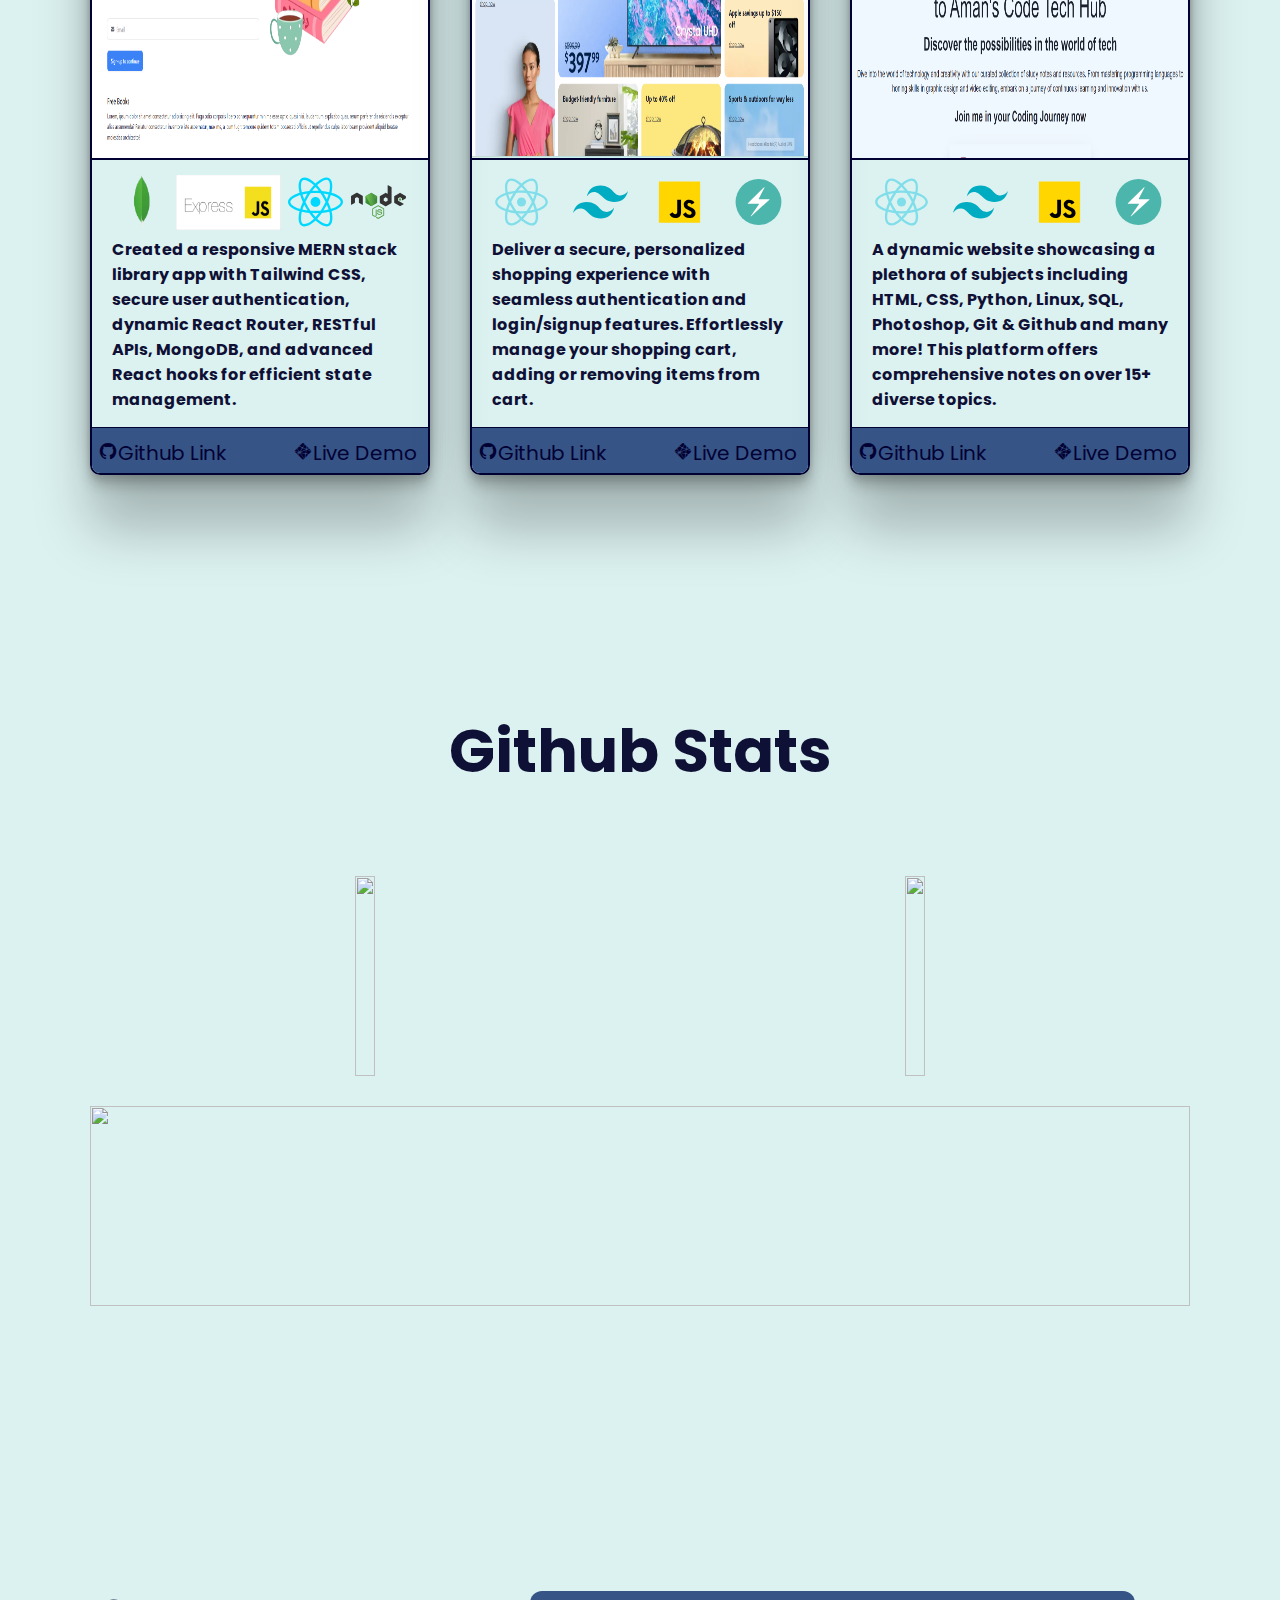
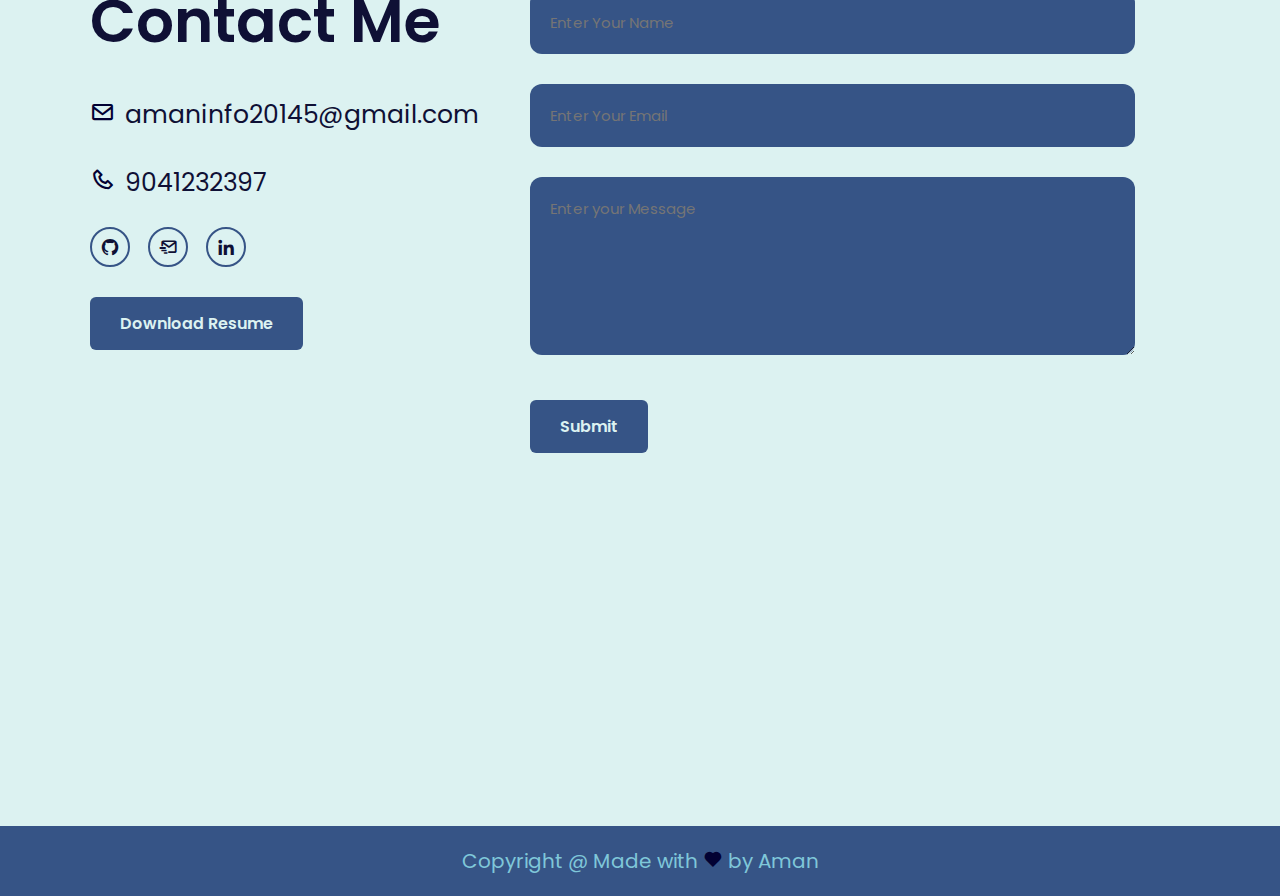
==== commit 72b7bd66: "added" ====
--- a/index.html
+++ b/index.html
@@ -60,7 +60,7 @@
 <h3>I'm Aman</h3>
 
 <p>
-  I have completed my graduation from <b>Punjab Technical University</b> in B.Sc(Web Designing)  in 2024.
+  I have completed my graduation from <b>Punjab Technical University</b> in B.Teck(CSE)  in 2024.
   I am passionate about improving my coding skills & developing fullstack applications. 
   I build Web applications and love to code. 
   Currently, I am working at Cyber Tech Creations as a MERN stack Instructor.
@@ -556,7 +556,7 @@
   </section>
 
 
-<!--   <section id = "github">
+  <section id = "github">
     <h1>Github Stats</h1>
     <div class="row">
       <div class="stats">
@@ -596,7 +596,7 @@
         </div>
       </div>
     </div>
-  </section> -->
+  </section>
 
   <!-- footer design -->
   <div class="copyright">
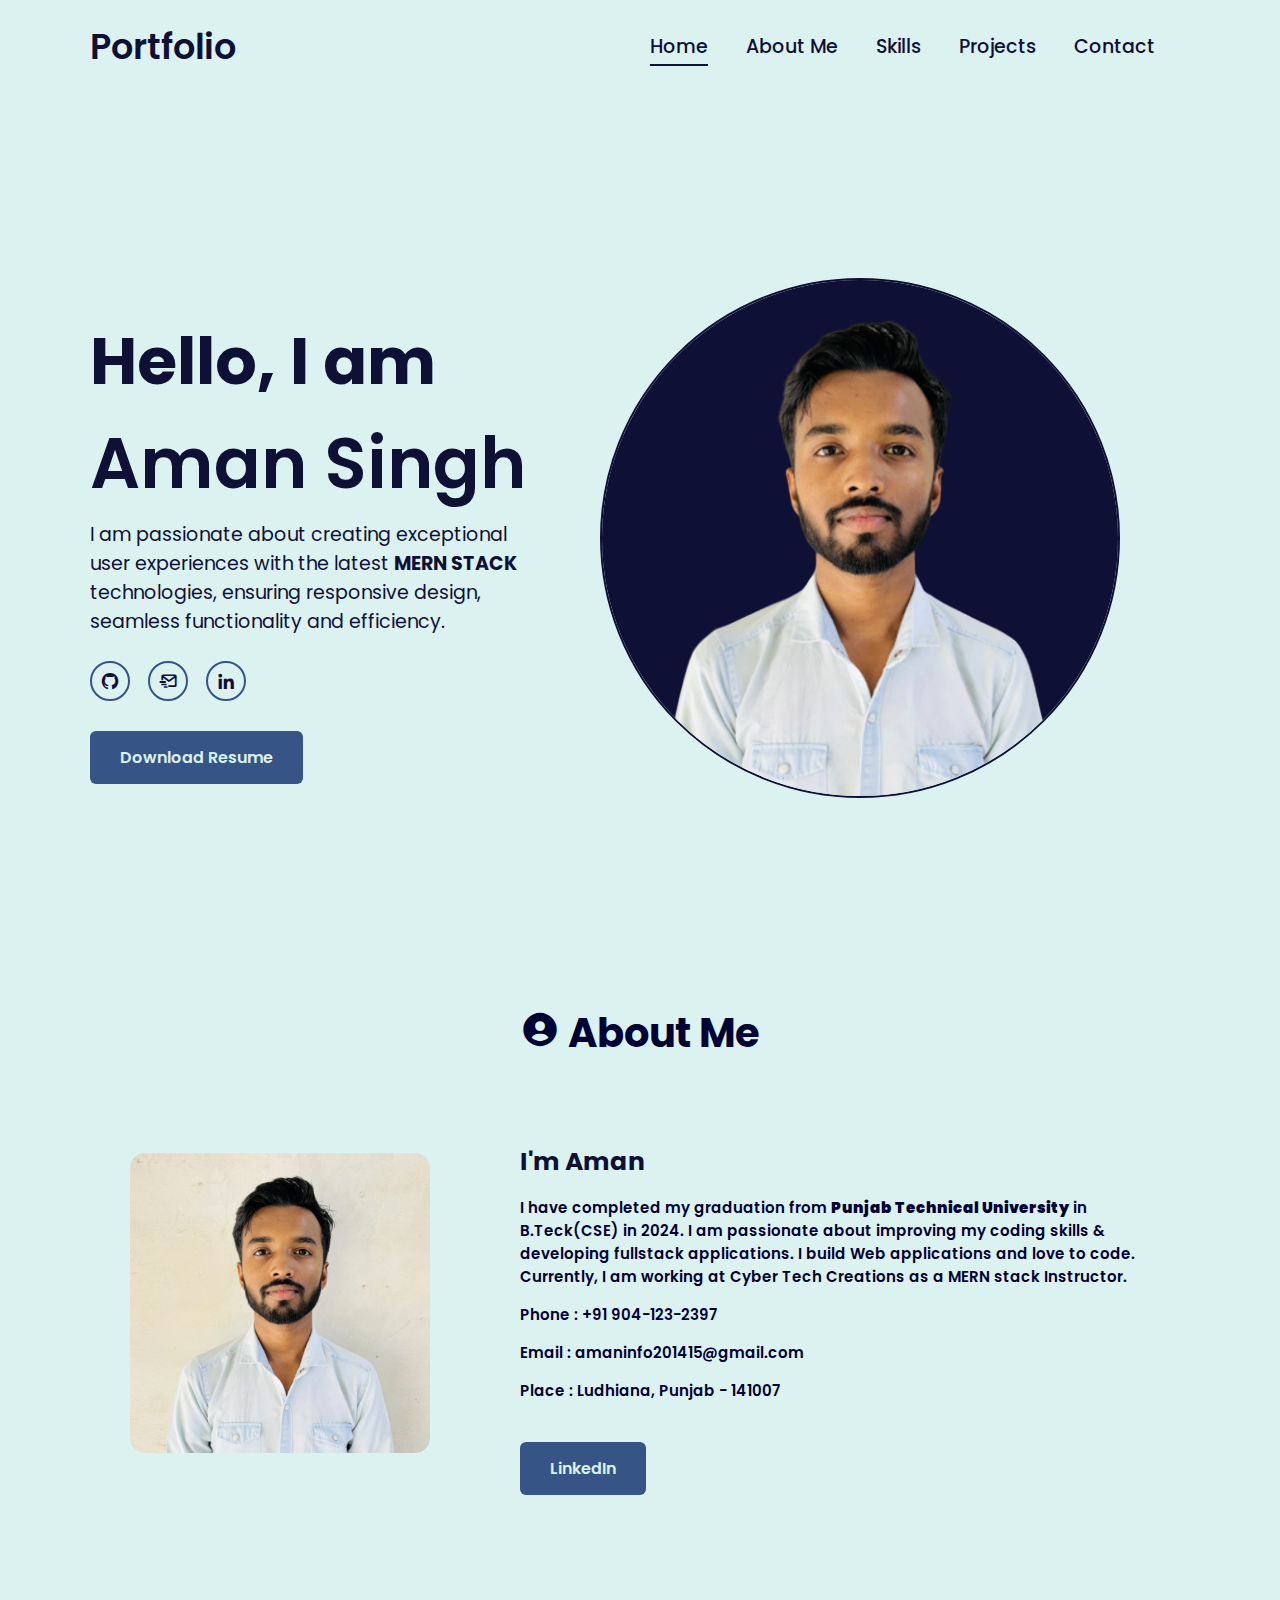
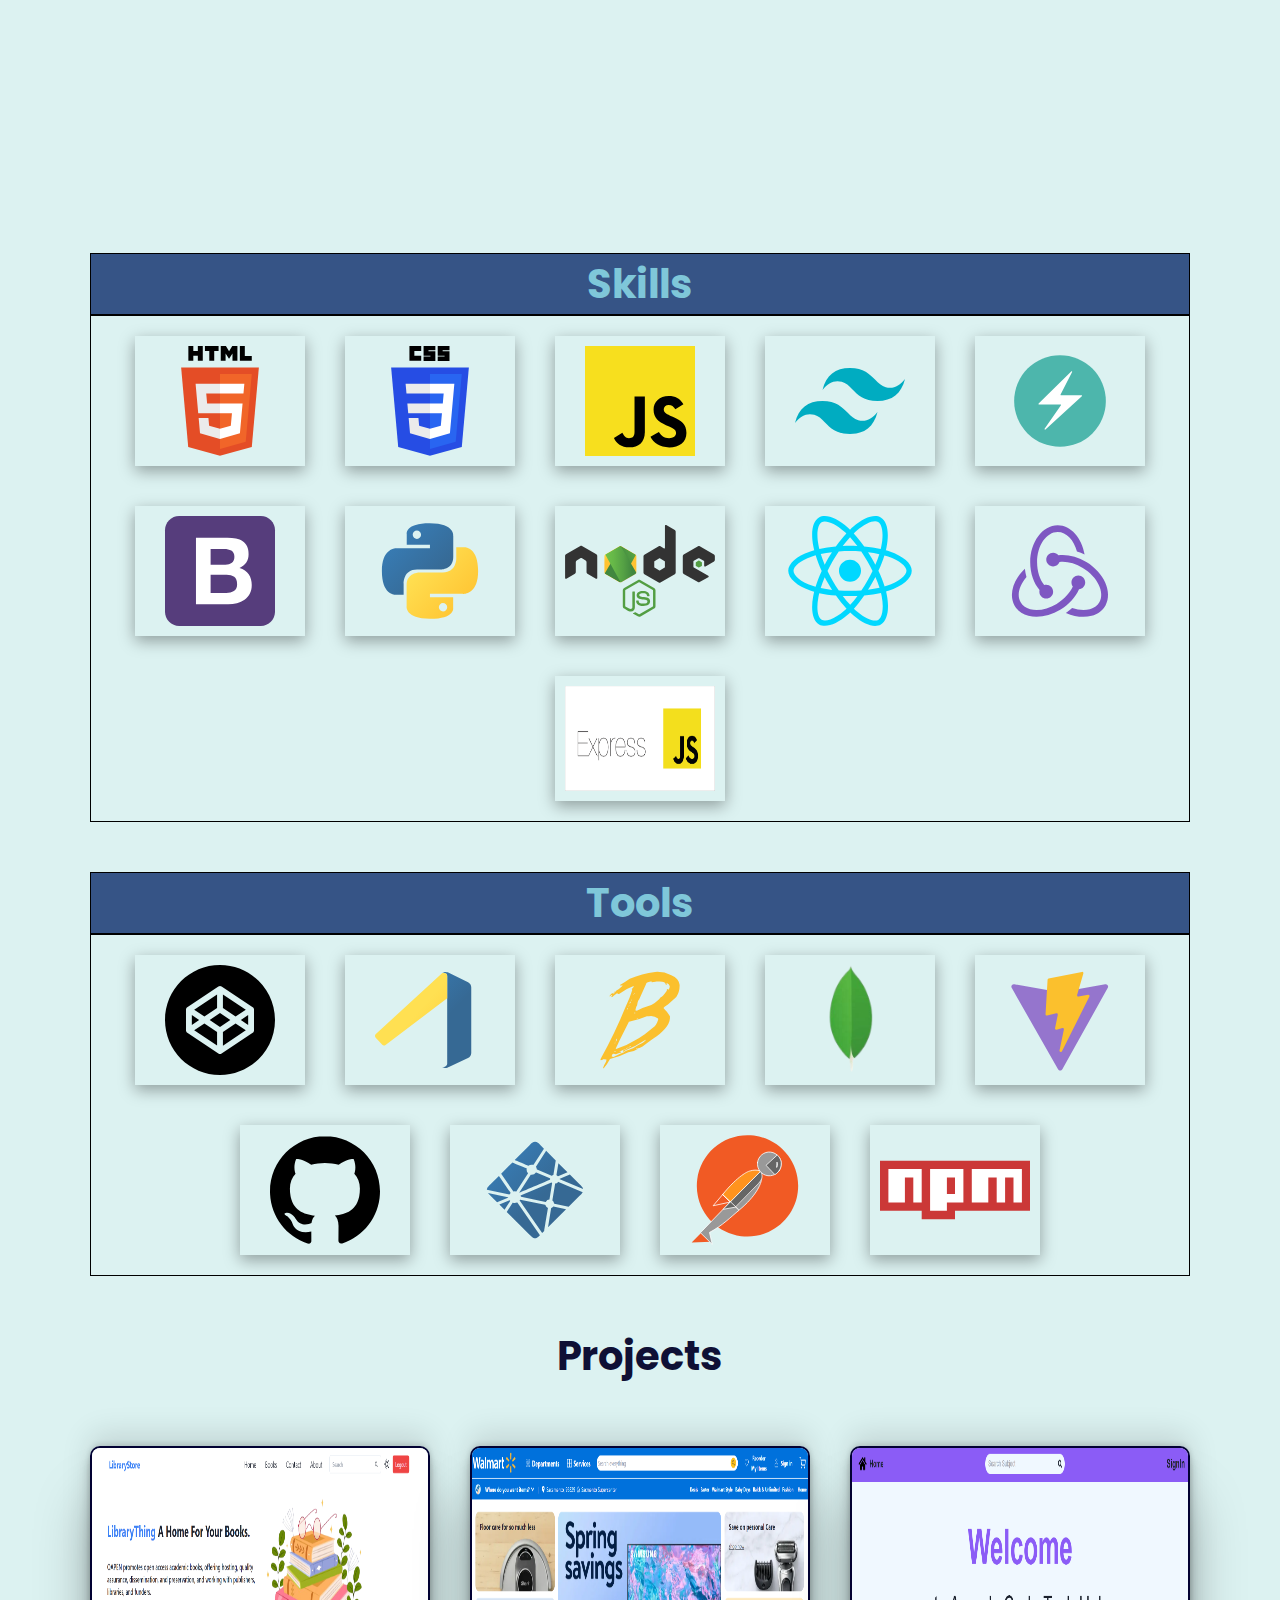
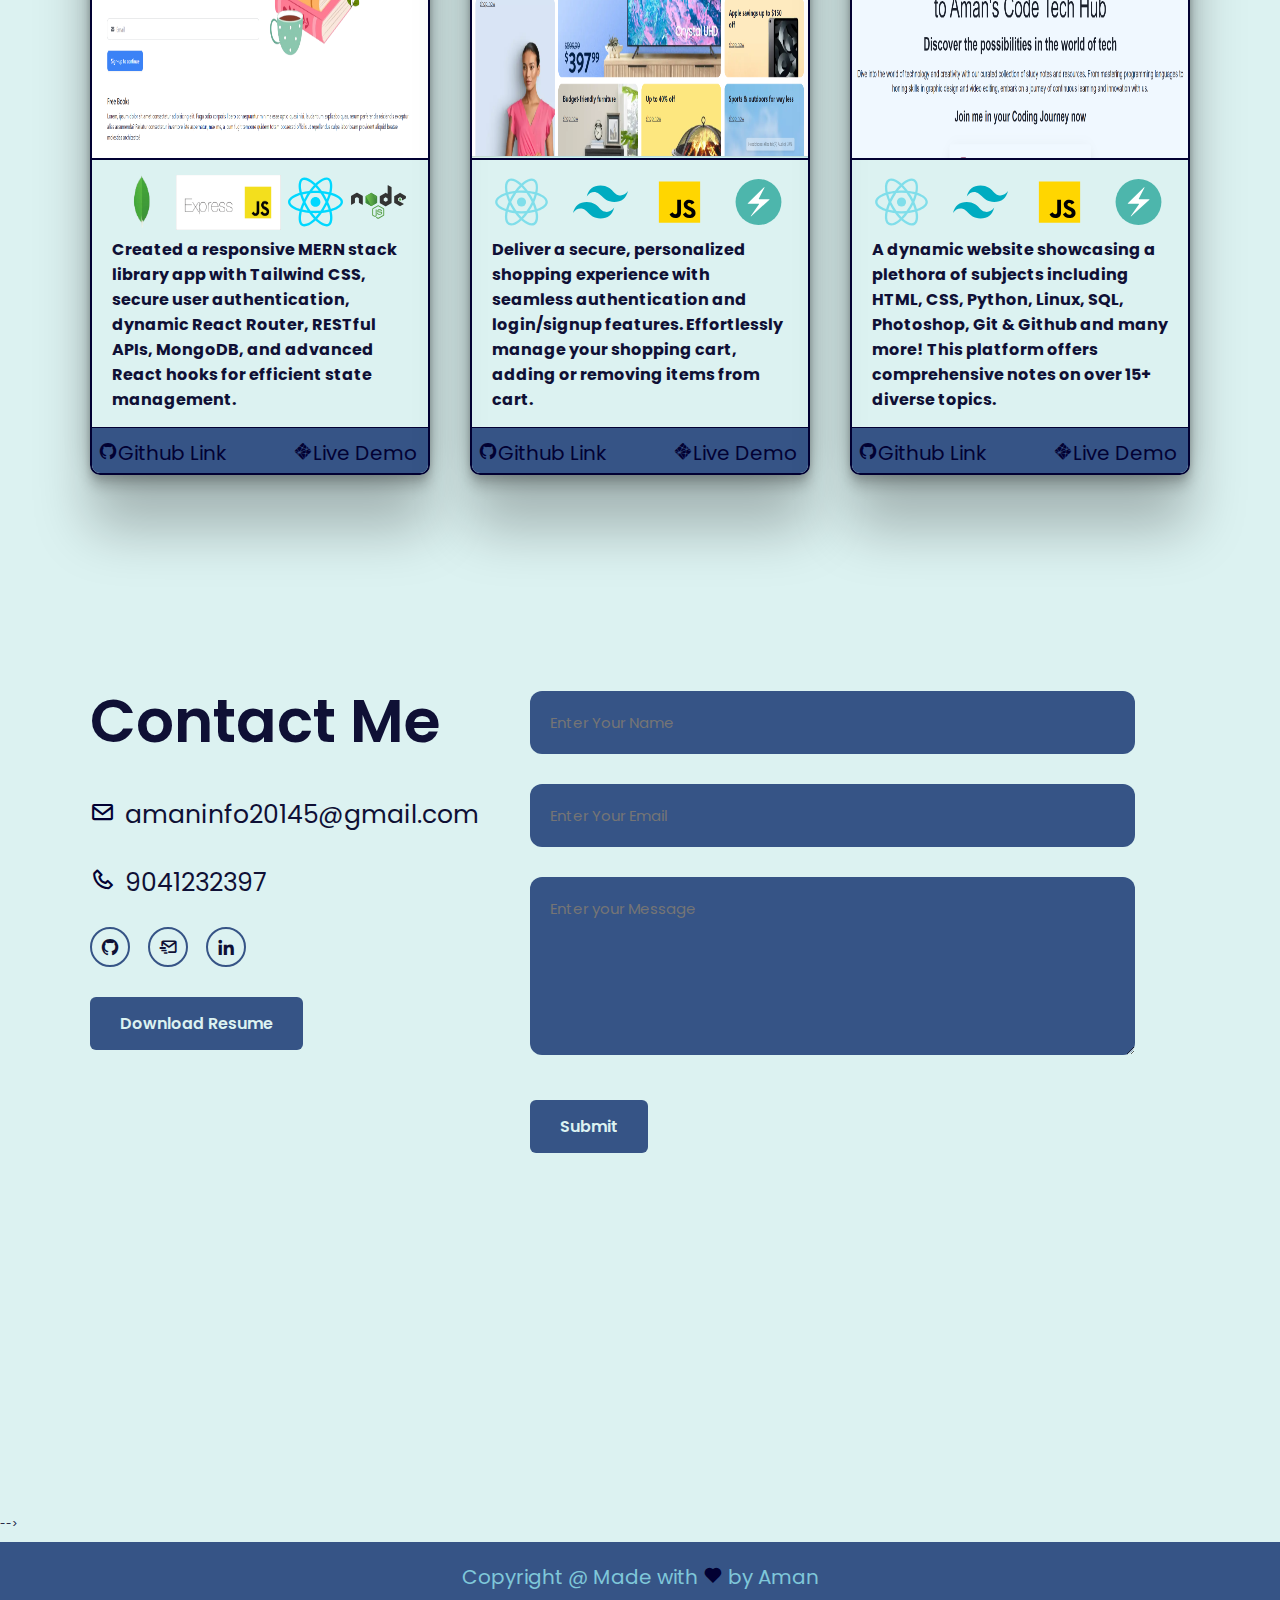
==== commit db72cf06: "Merge branch 'main' of https://github.com/aman2282003/Portfolio" ====
--- a/index.html
+++ b/index.html
@@ -556,7 +556,7 @@
   </section>
 
 
-  <section id = "github">
+<!--   <section id = "github">
     <h1>Github Stats</h1>
     <div class="row">
       <div class="stats">
@@ -596,7 +596,7 @@
         </div>
       </div>
     </div>
-  </section>
+  </section> -->
 
   <!-- footer design -->
   <div class="copyright">
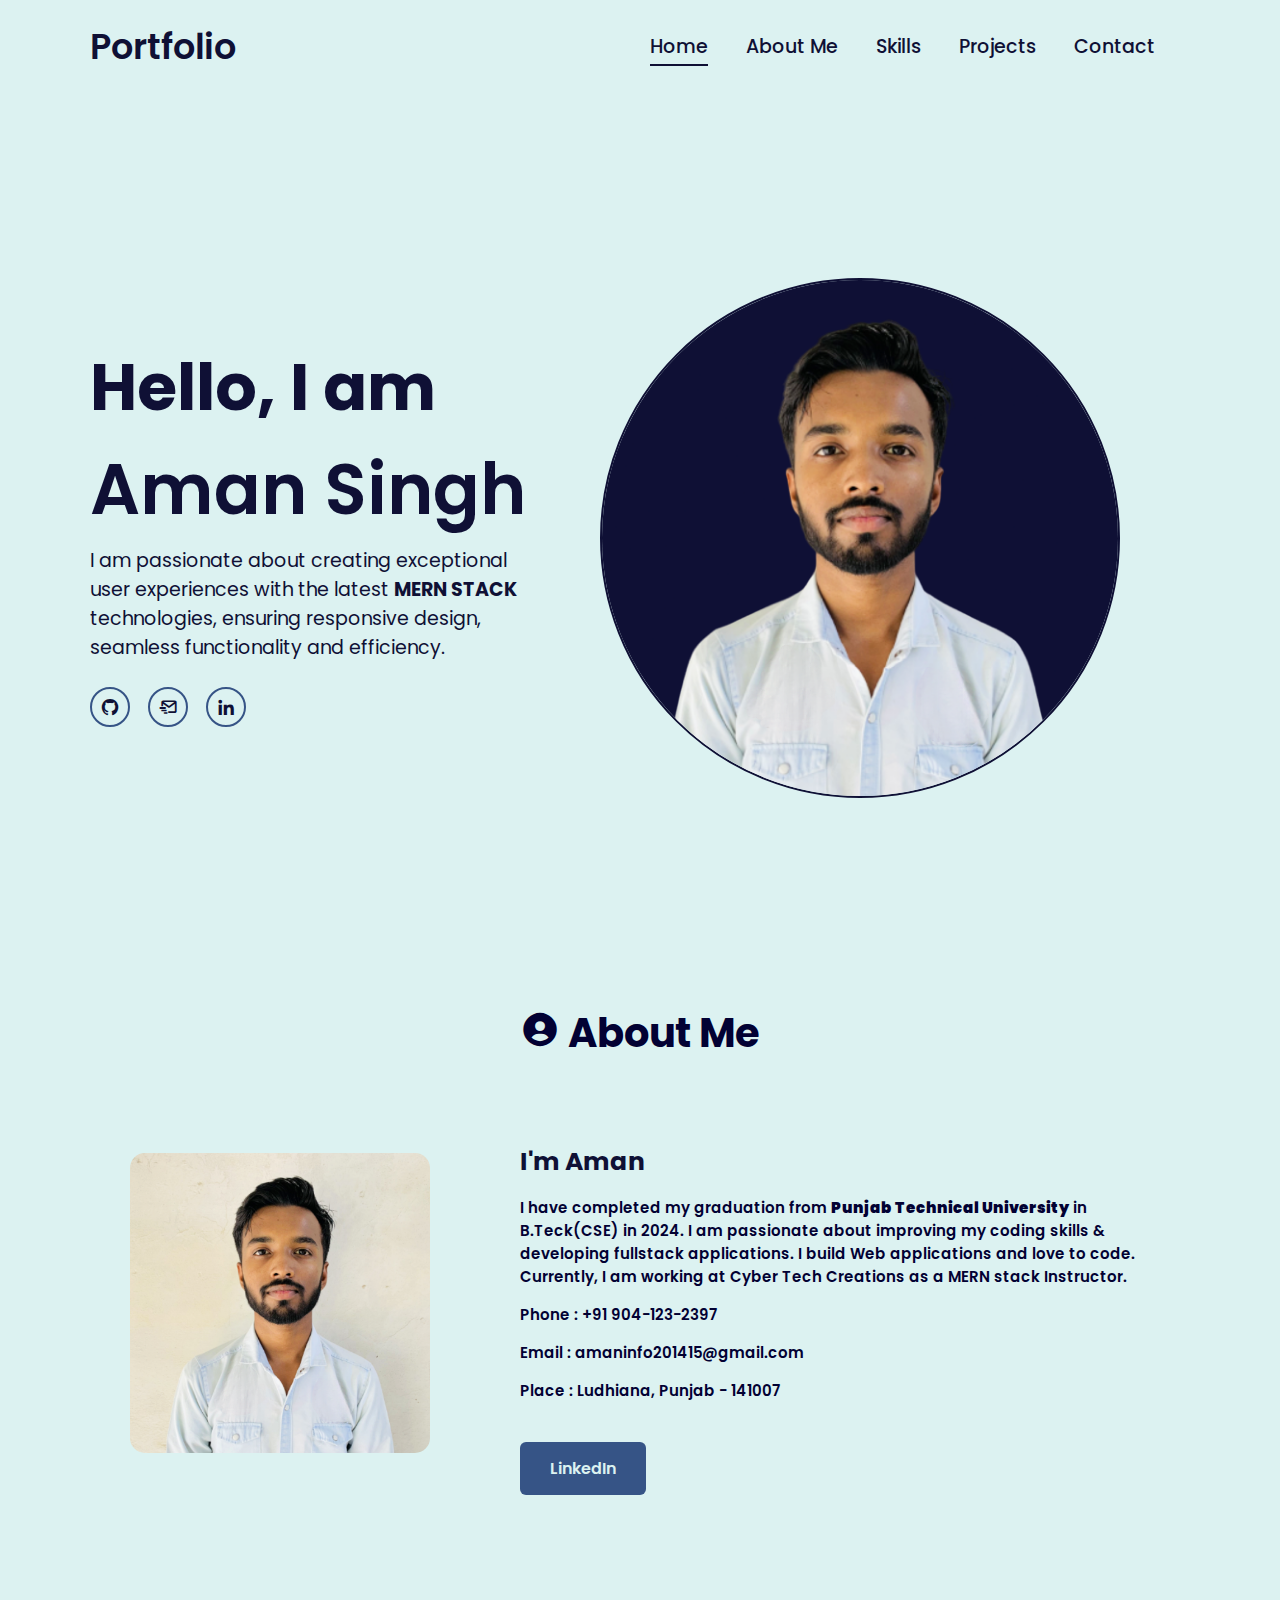
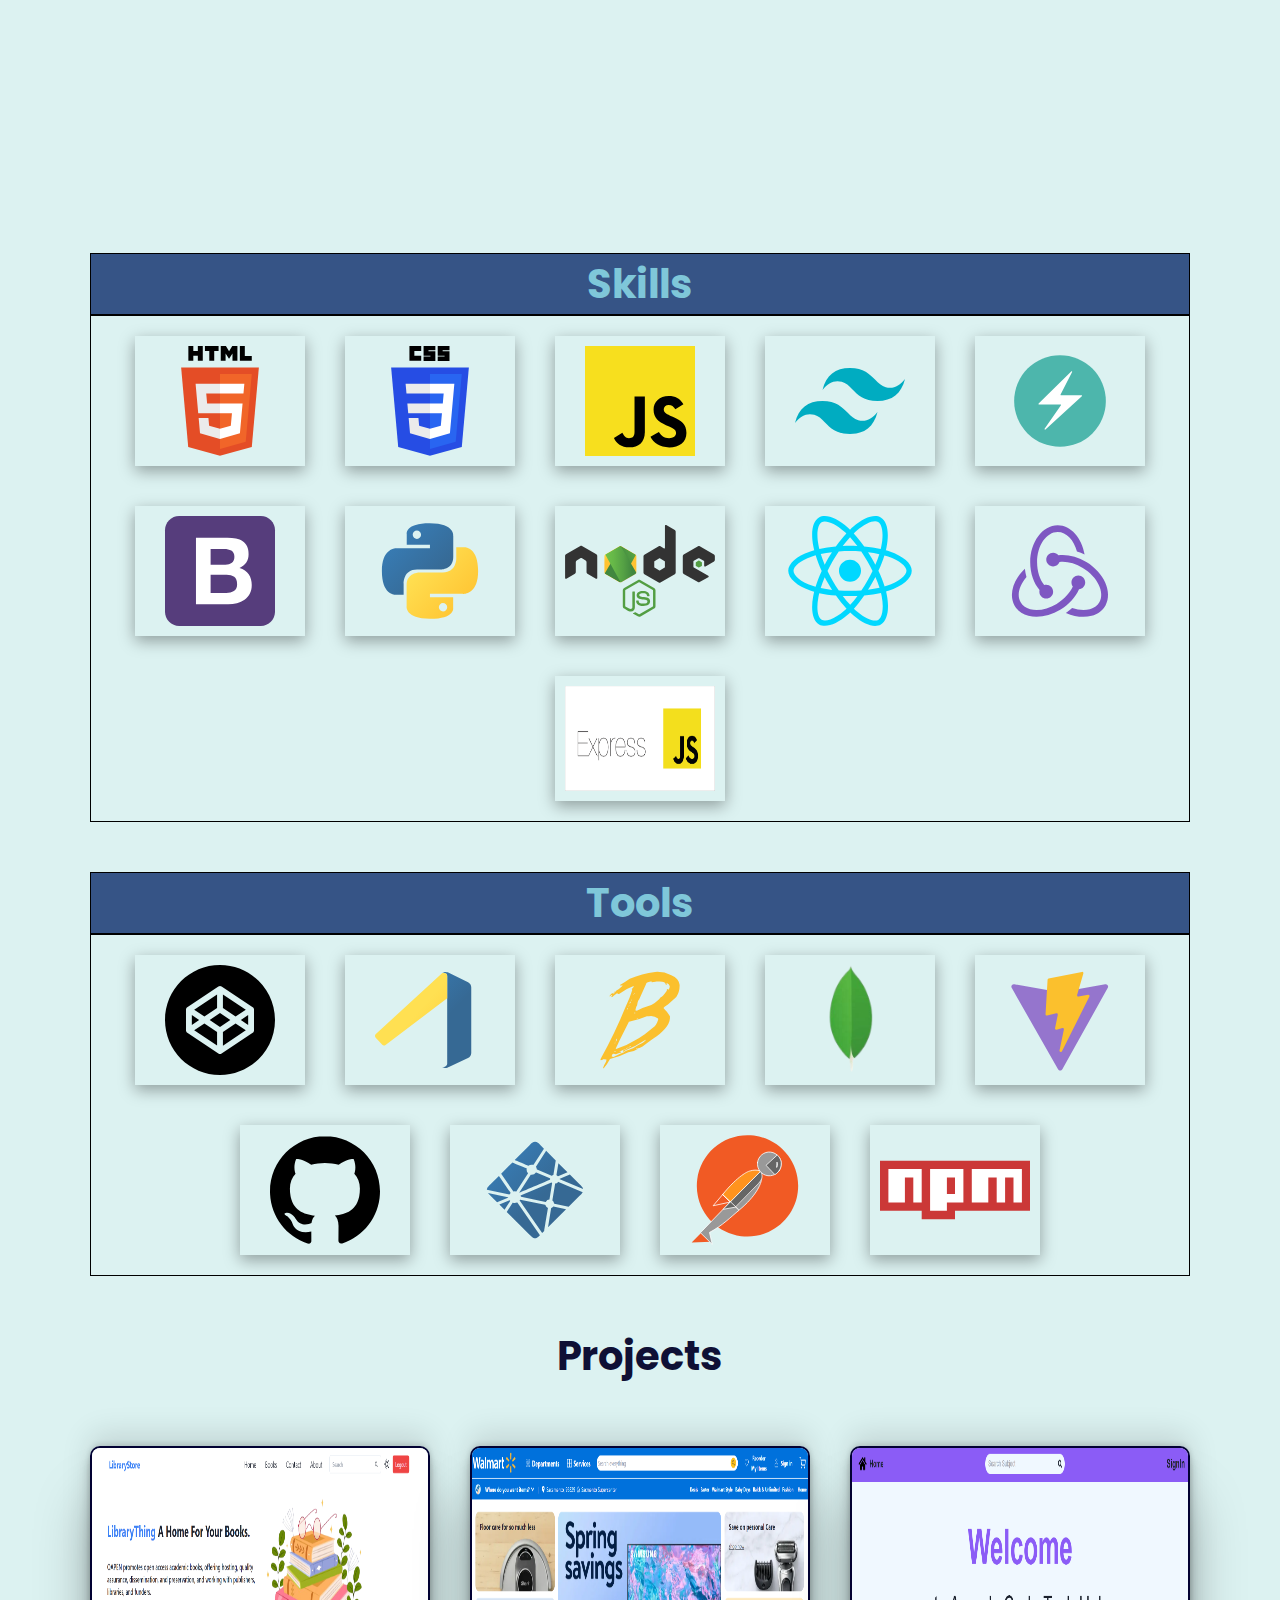
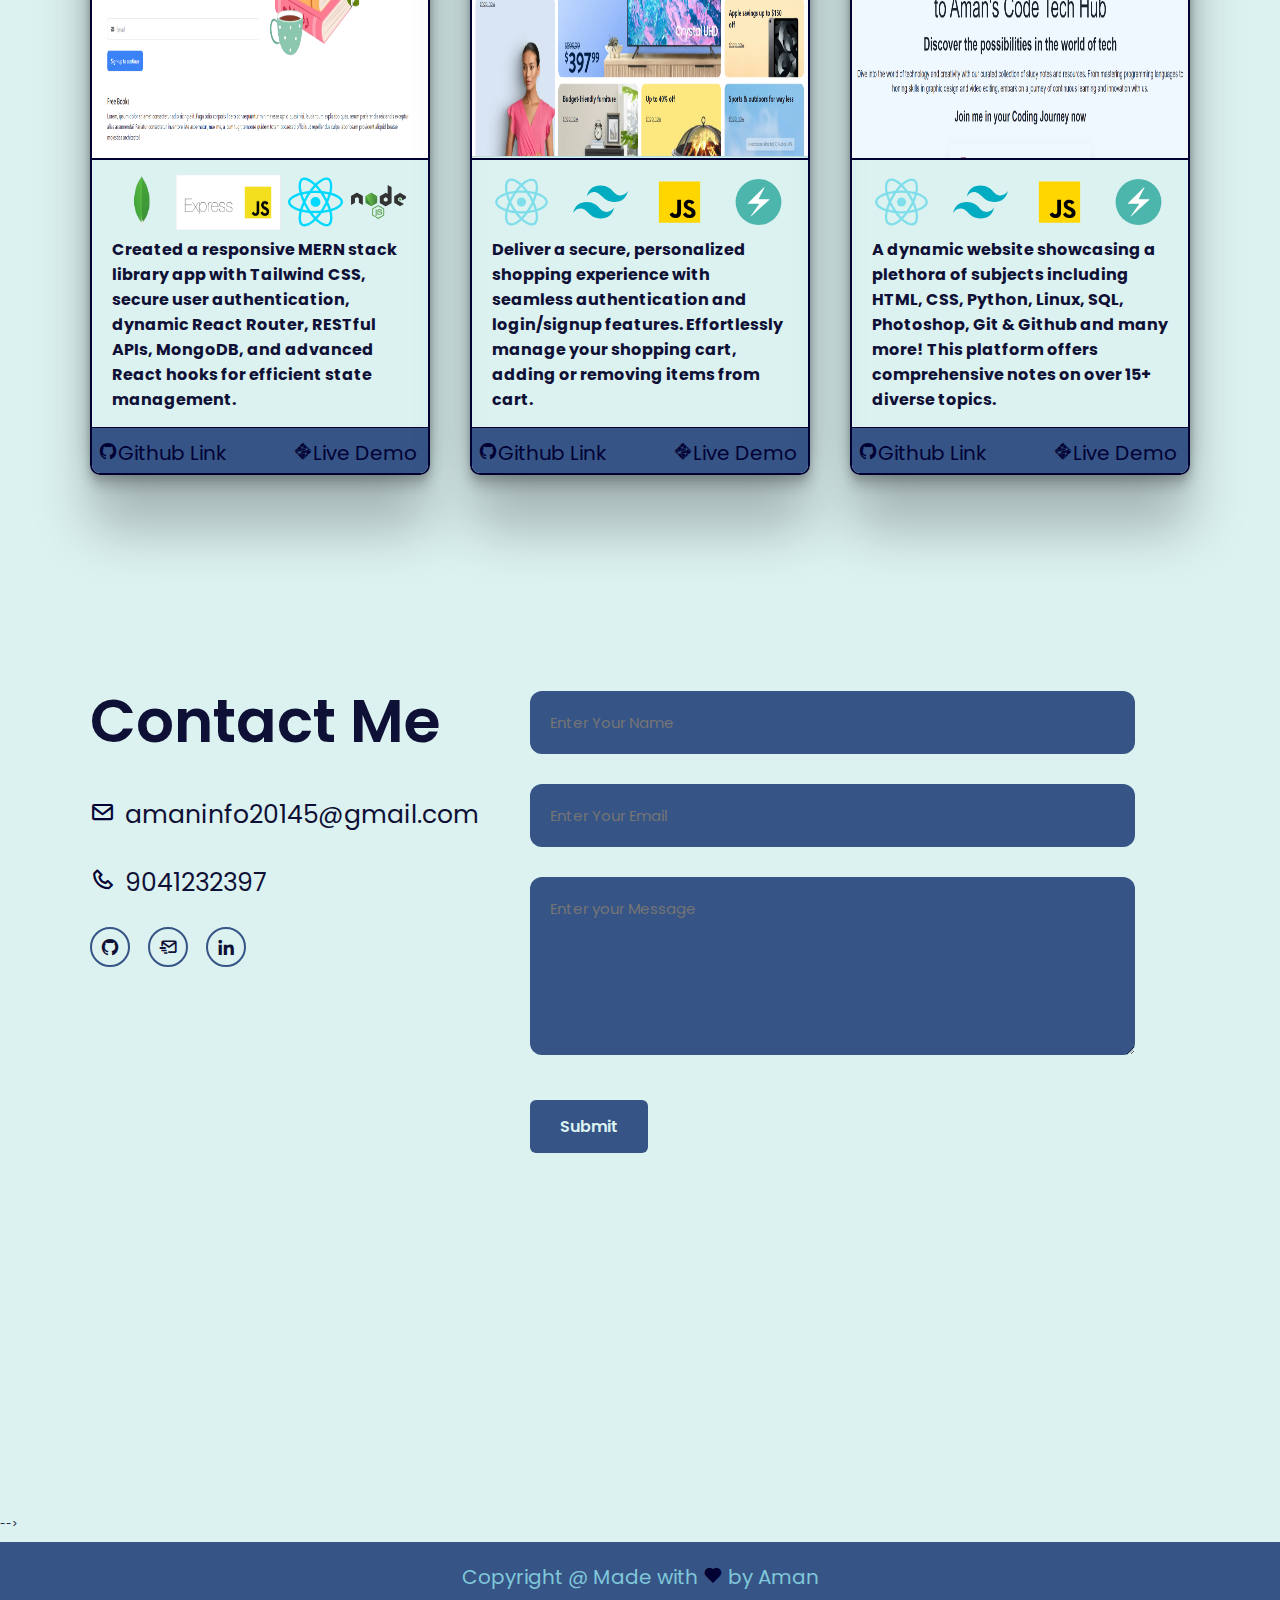
==== commit f7ae3ceb: "added" ====
--- a/index.html
+++ b/index.html
@@ -40,7 +40,7 @@
         <a href="https://www.linkedin.com/in/amandeep-singh-50b655216/" target="_blank"><i
             class="bx bxl-linkedin"></i></a>
       </div>
-      <a href="./resume/Aman_singh_resume.pdf" class="resumebtn" target="_blank">Download Resume</a>
+      <!-- <a href="./resume/Aman_singh_resume.pdf" class="resumebtn" target="_blank">Download Resume</a> -->
     </div>
     <div class="pic">
       <img src="./images/profile_pic-Photoroom.png" />
@@ -583,7 +583,7 @@
             <a href="https://www.linkedin.com/in/amandeep-singh-50b655216/" target="_blank"><i
                 class="bx bxl-linkedin"></i></a>
           </div>
-          <a href="./resume/Aman_singh_resume.pdf" class="resumebtn" target="_blank">Download Resume</a>
+          <!-- <a href="./resume/Aman_singh_resume.pdf" class="resumebtn" target="_blank">Download Resume</a> -->
         </div>
         <div class="contact-right">
           <form name ="submit-to-google-sheet">
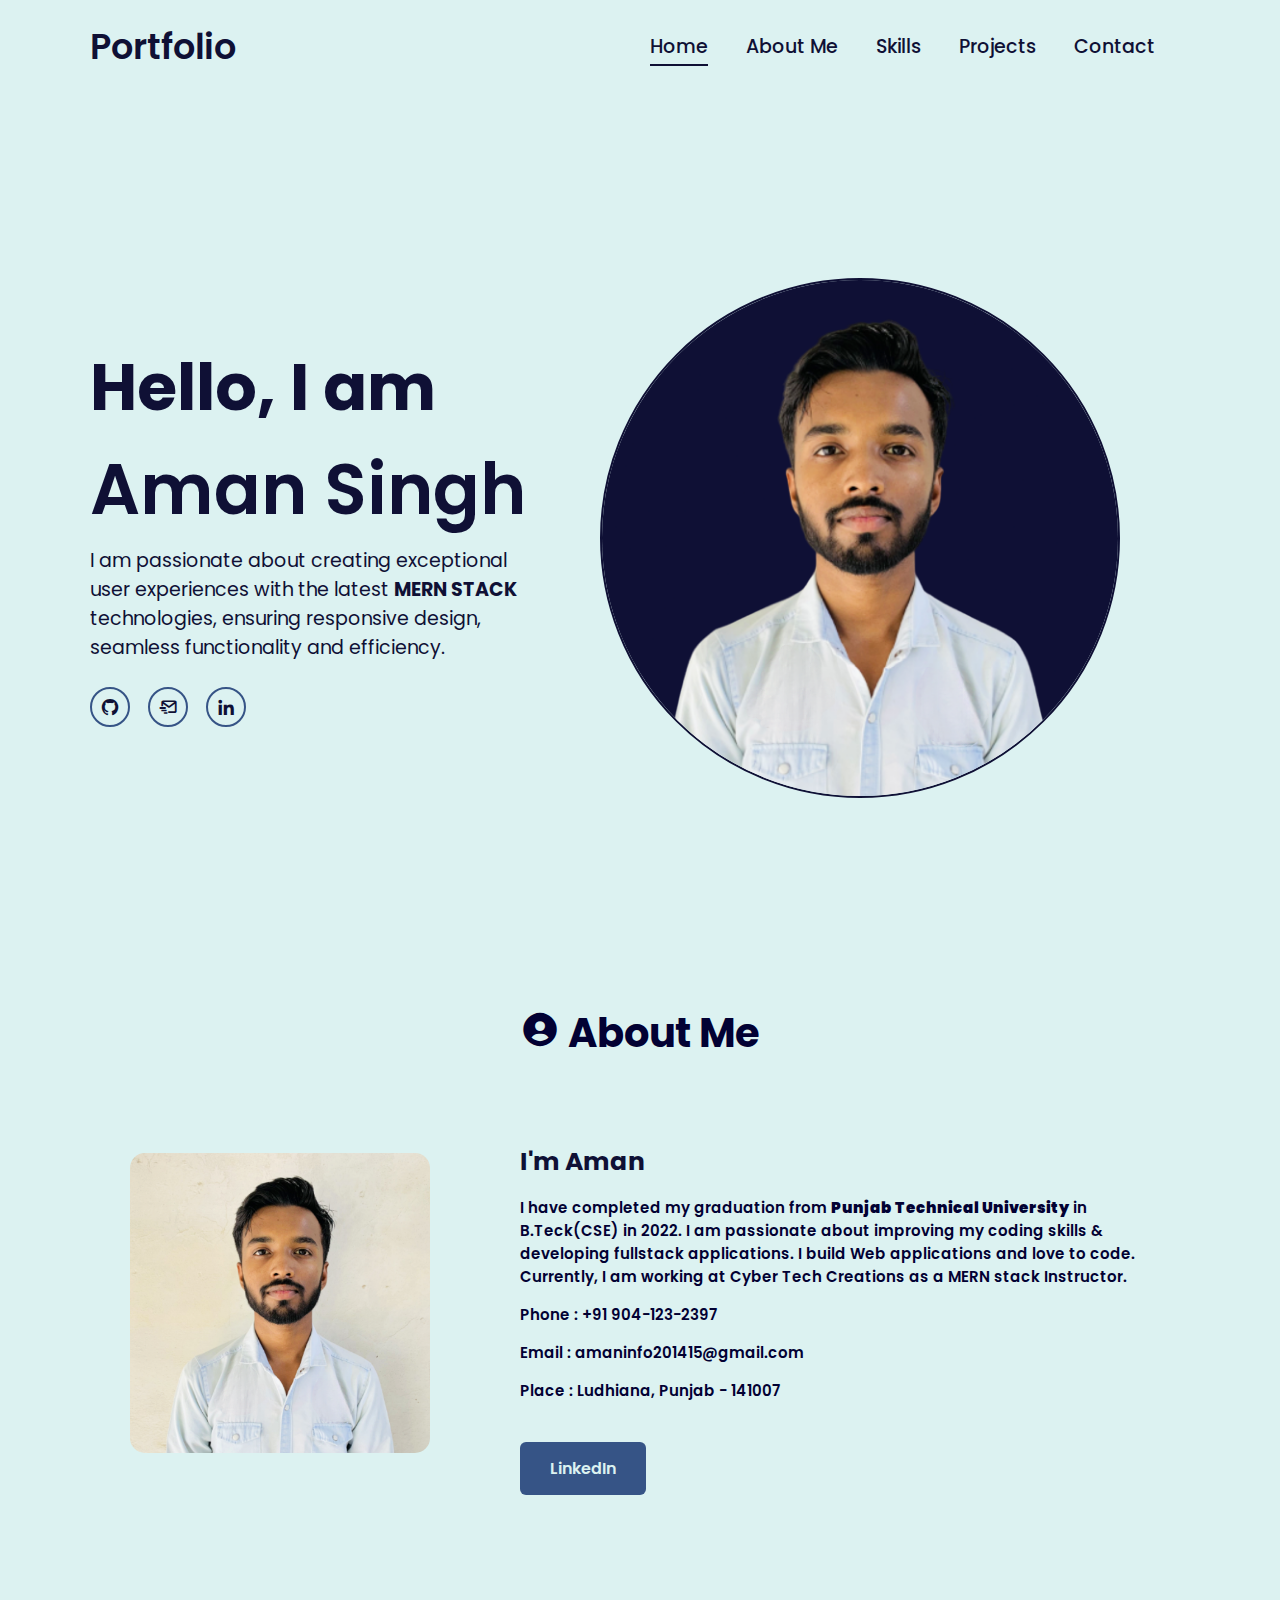
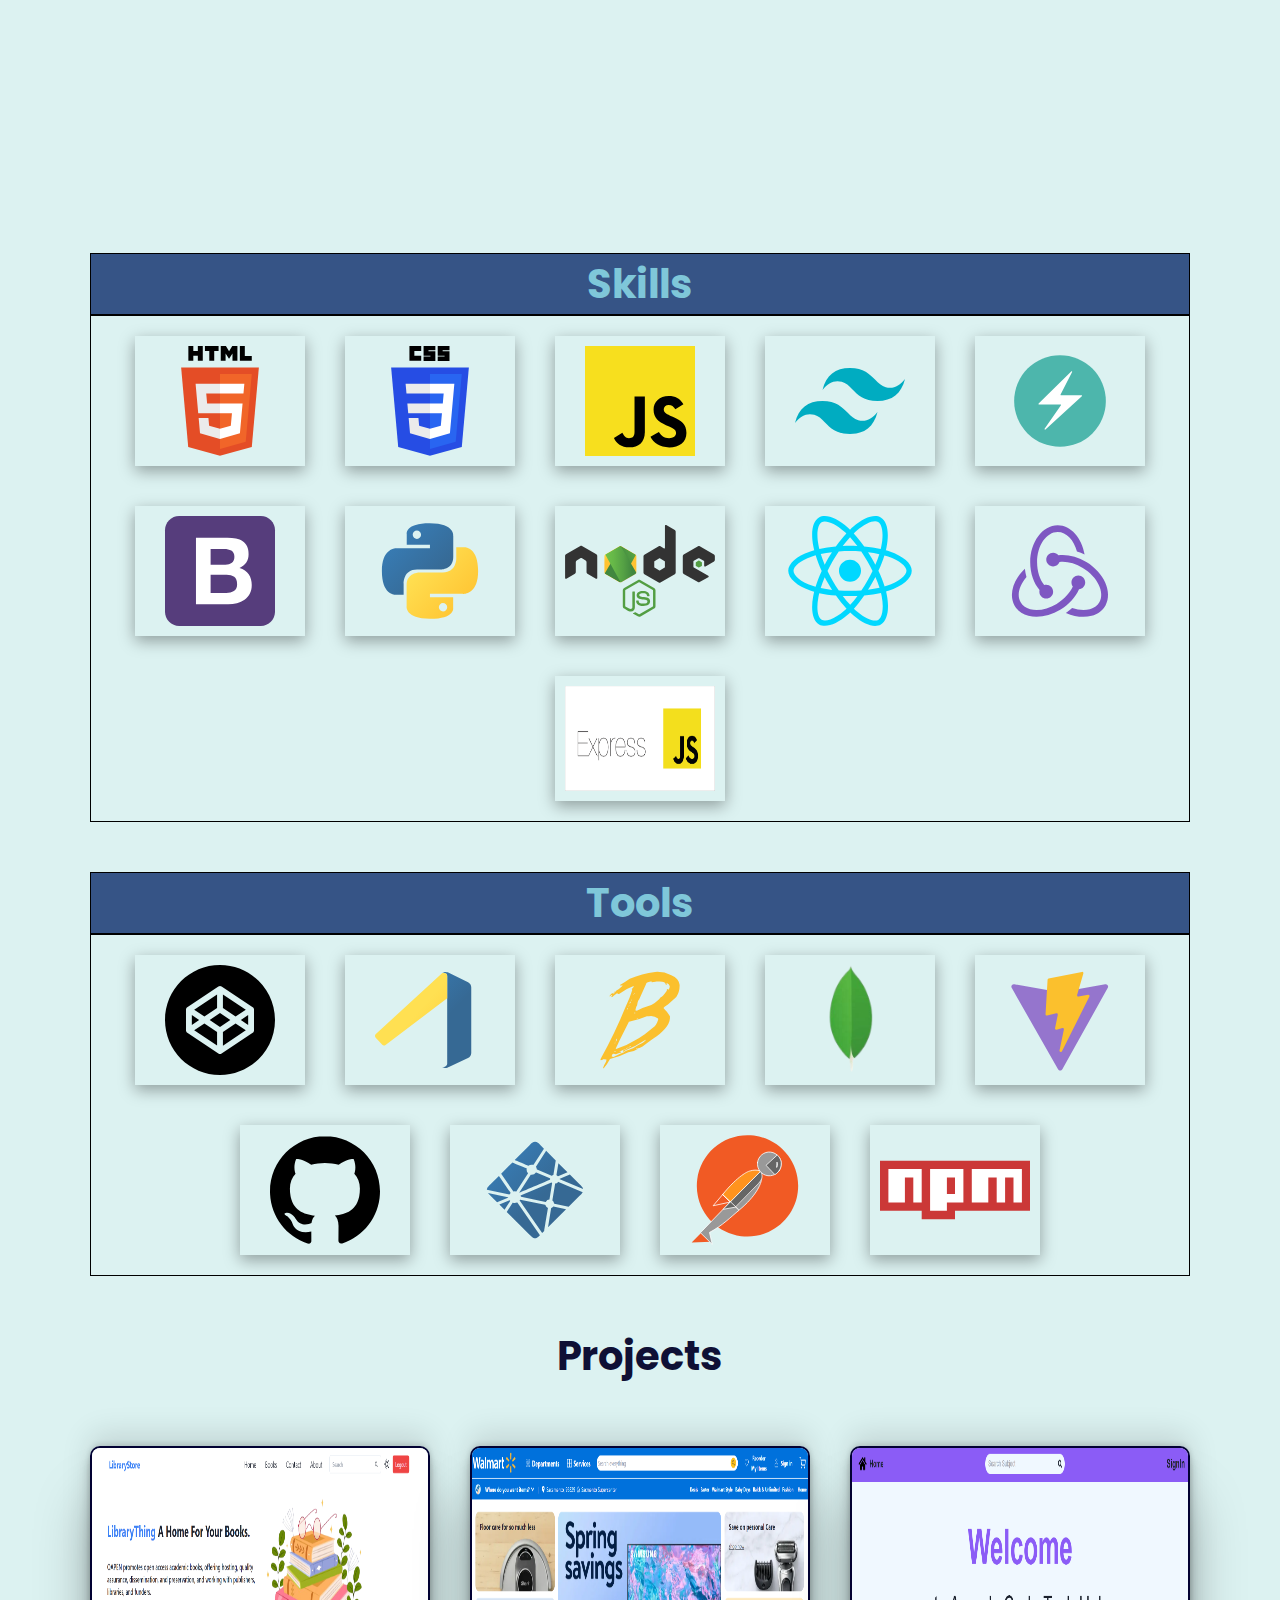
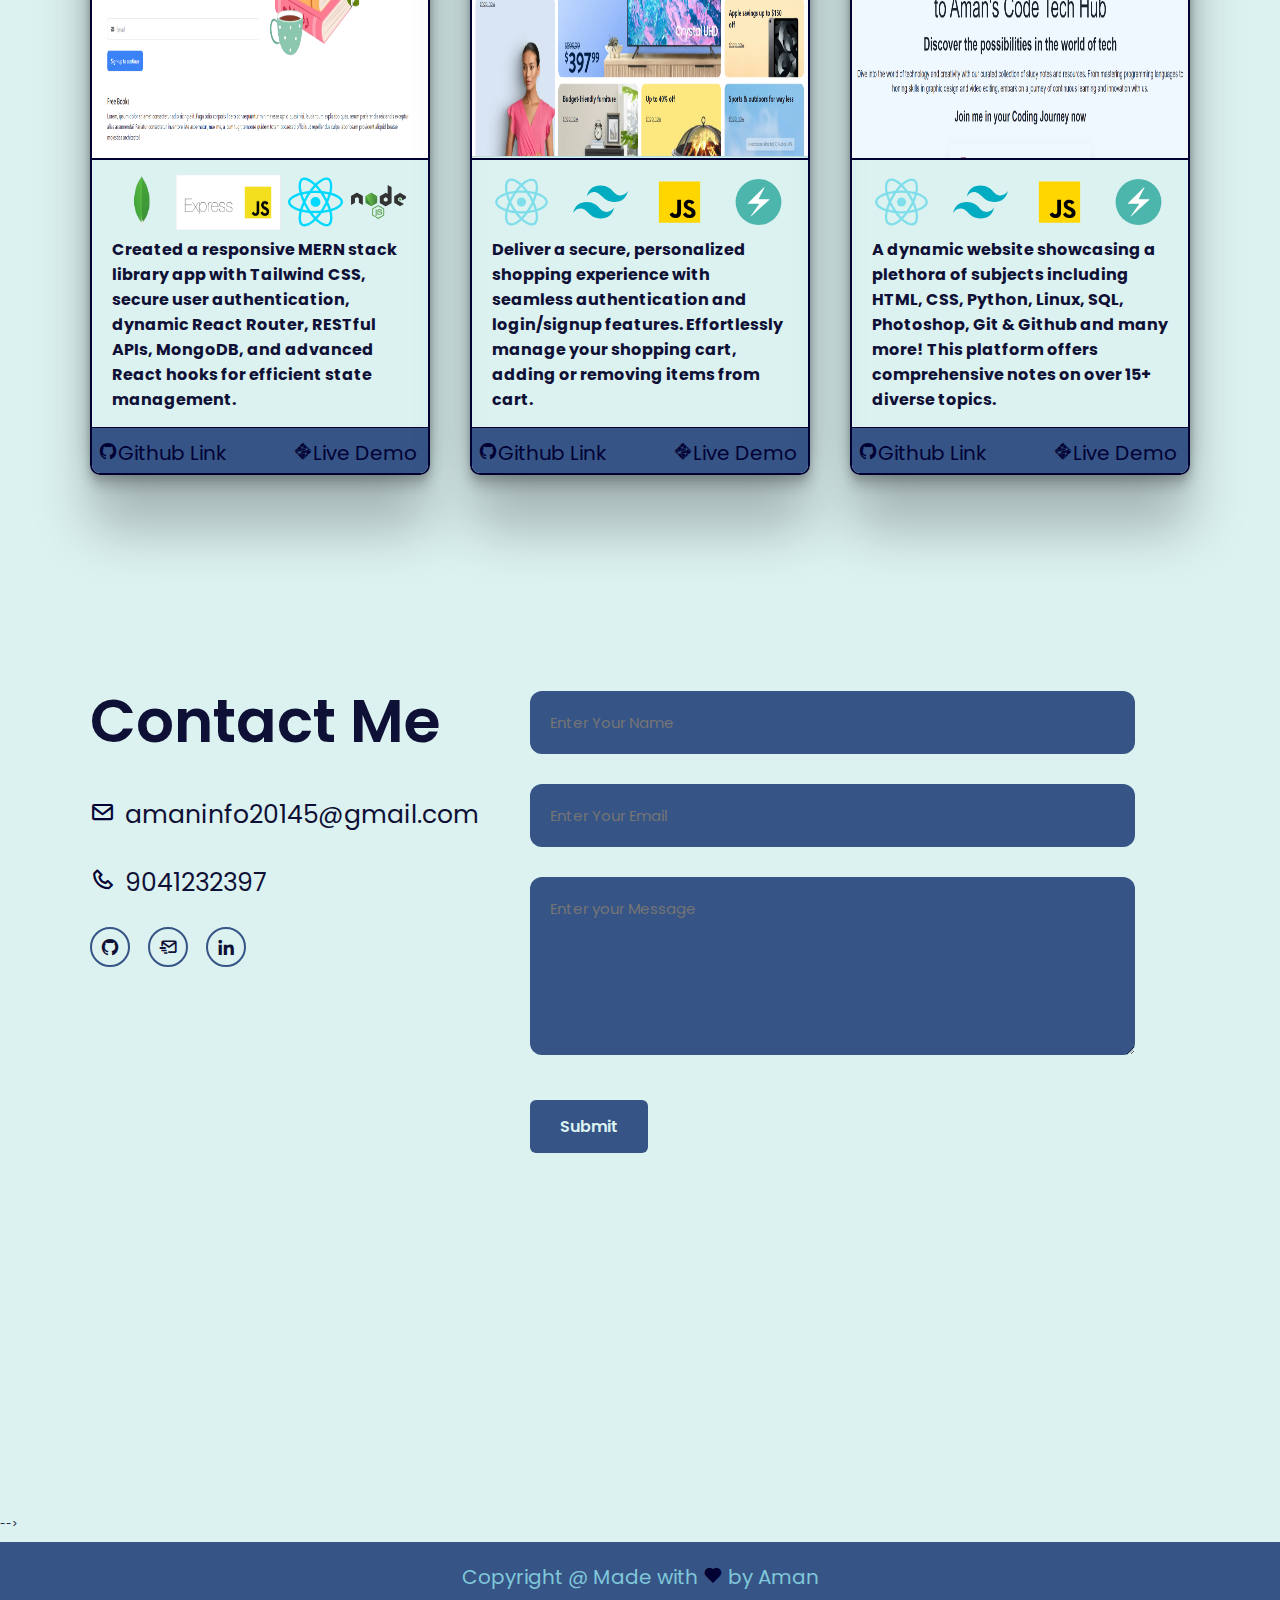
==== commit aca7ddd2: "added" ====
--- a/index.html
+++ b/index.html
@@ -60,7 +60,7 @@
 <h3>I'm Aman</h3>
 
 <p>
-  I have completed my graduation from <b>Punjab Technical University</b> in B.Teck(CSE)  in 2024.
+  I have completed my graduation from <b>Punjab Technical University</b> in B.Teck(CSE)  in 2022.
   I am passionate about improving my coding skills & developing fullstack applications. 
   I build Web applications and love to code. 
   Currently, I am working at Cyber Tech Creations as a MERN stack Instructor.
